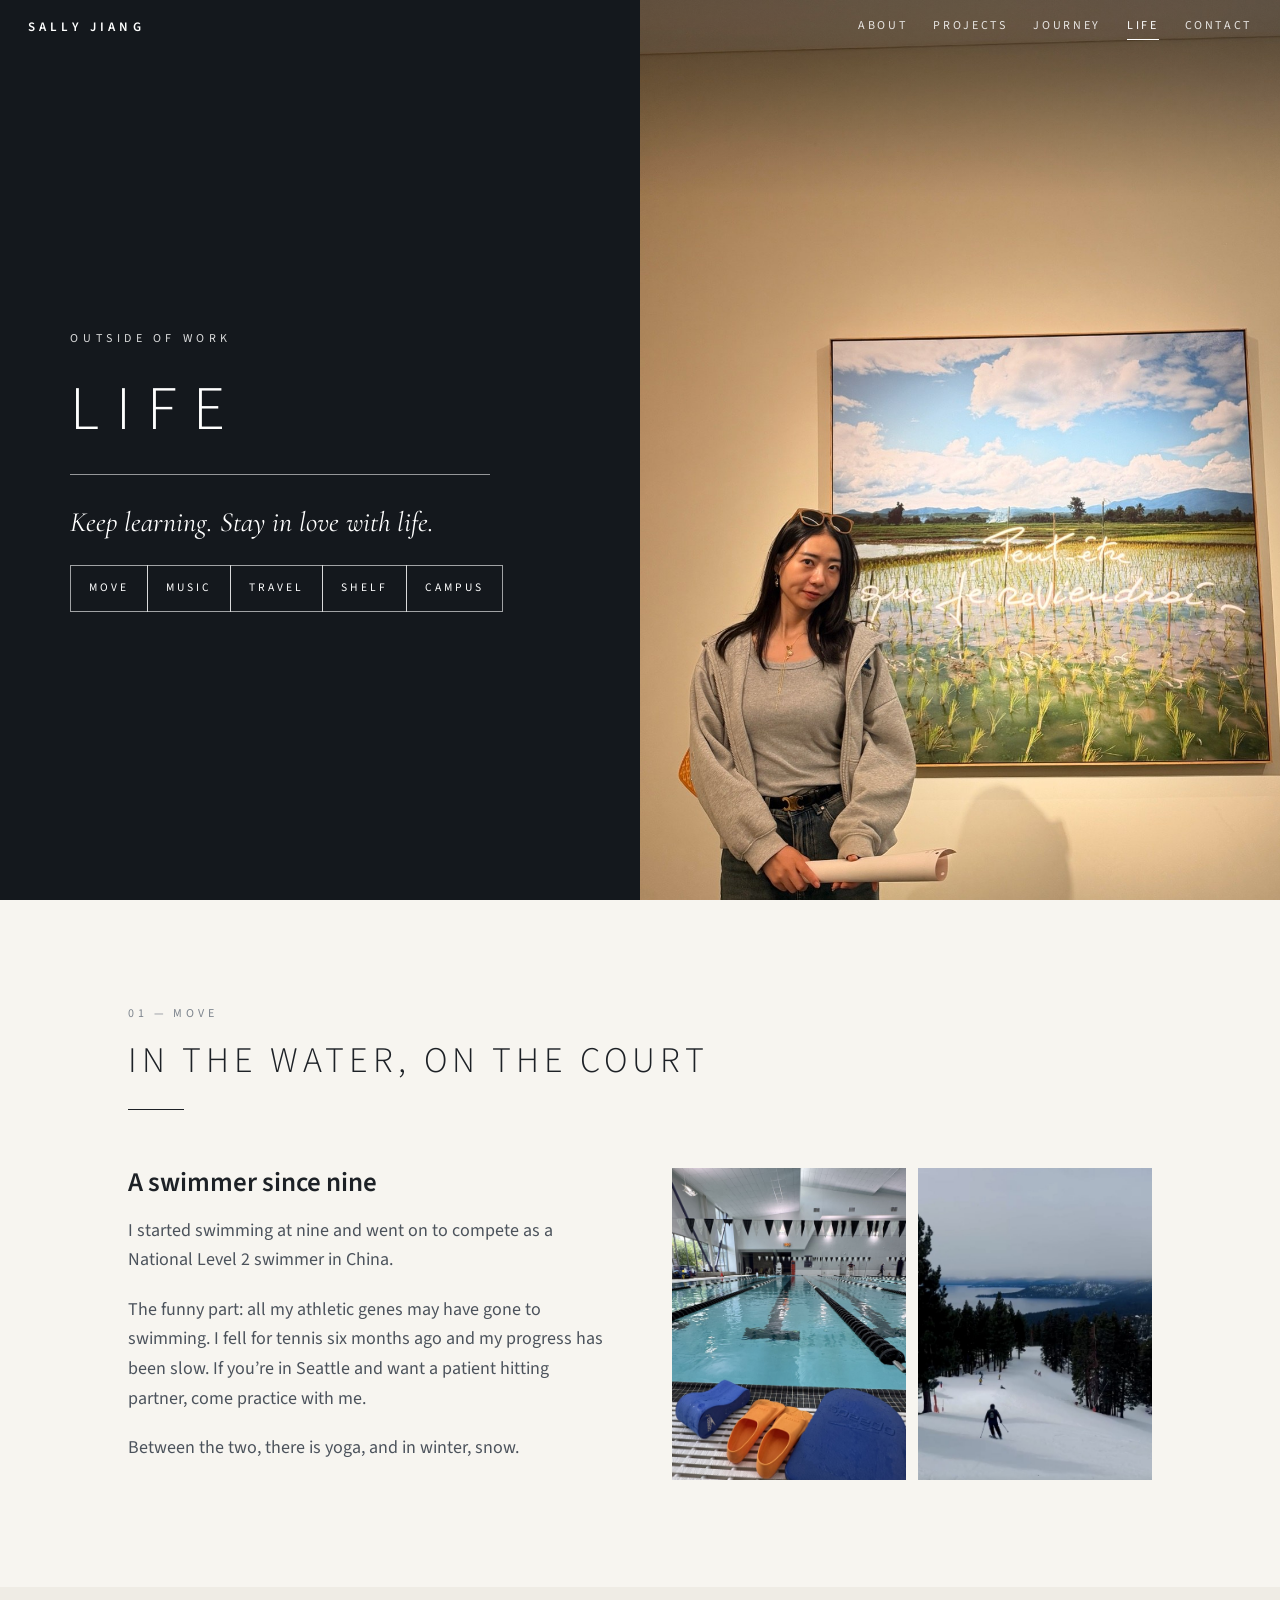
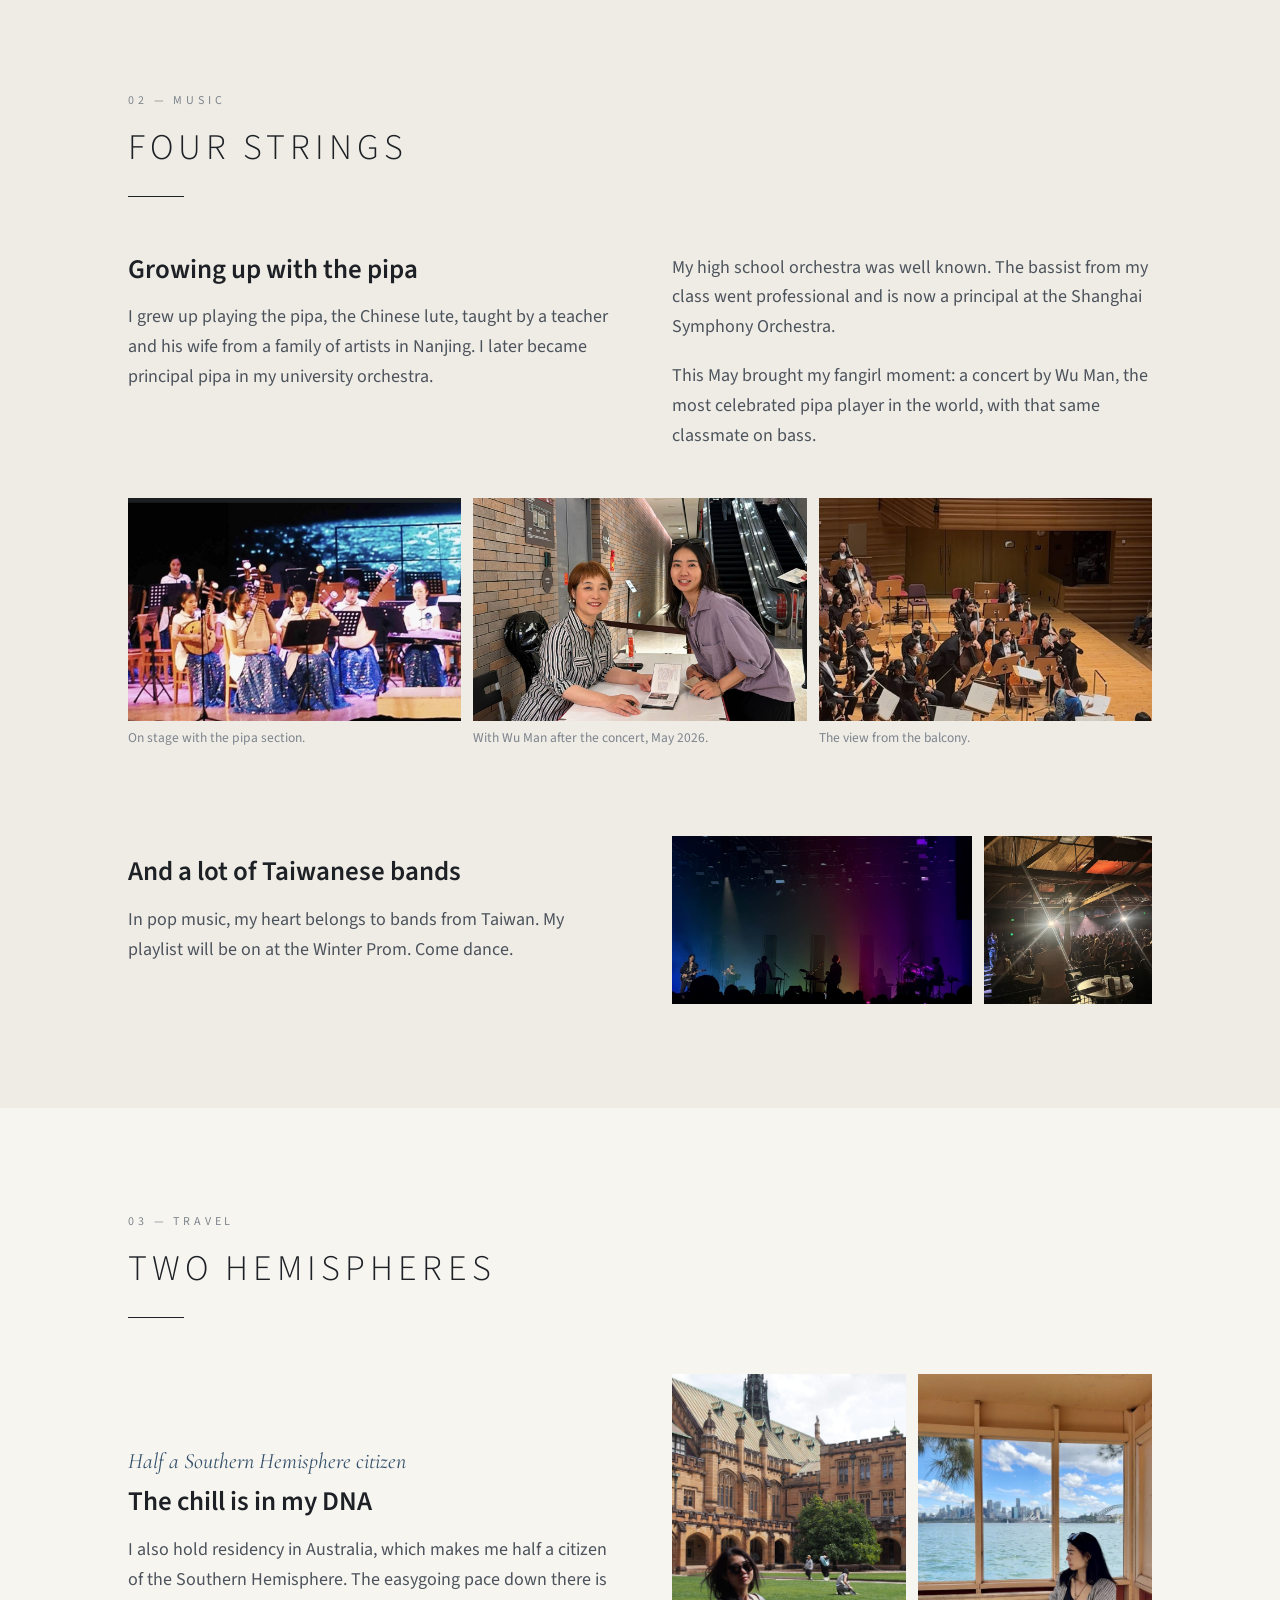
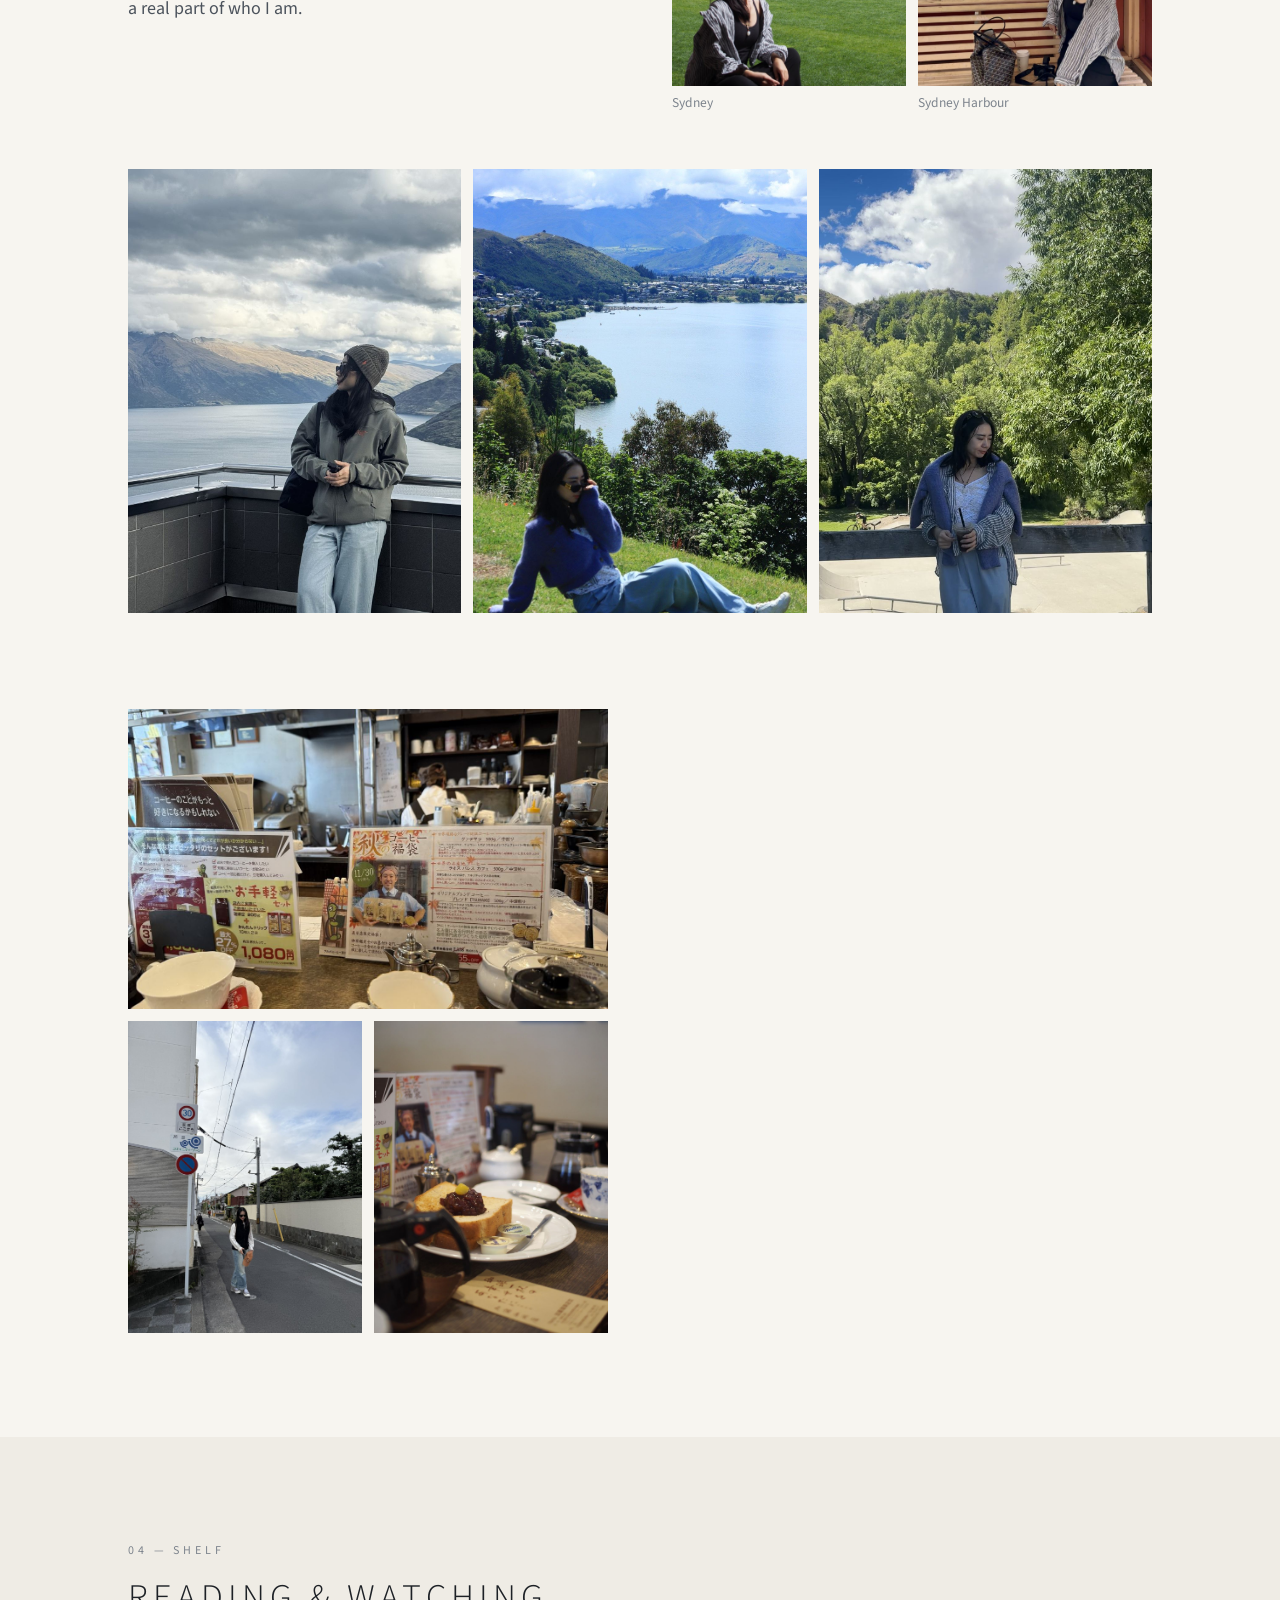
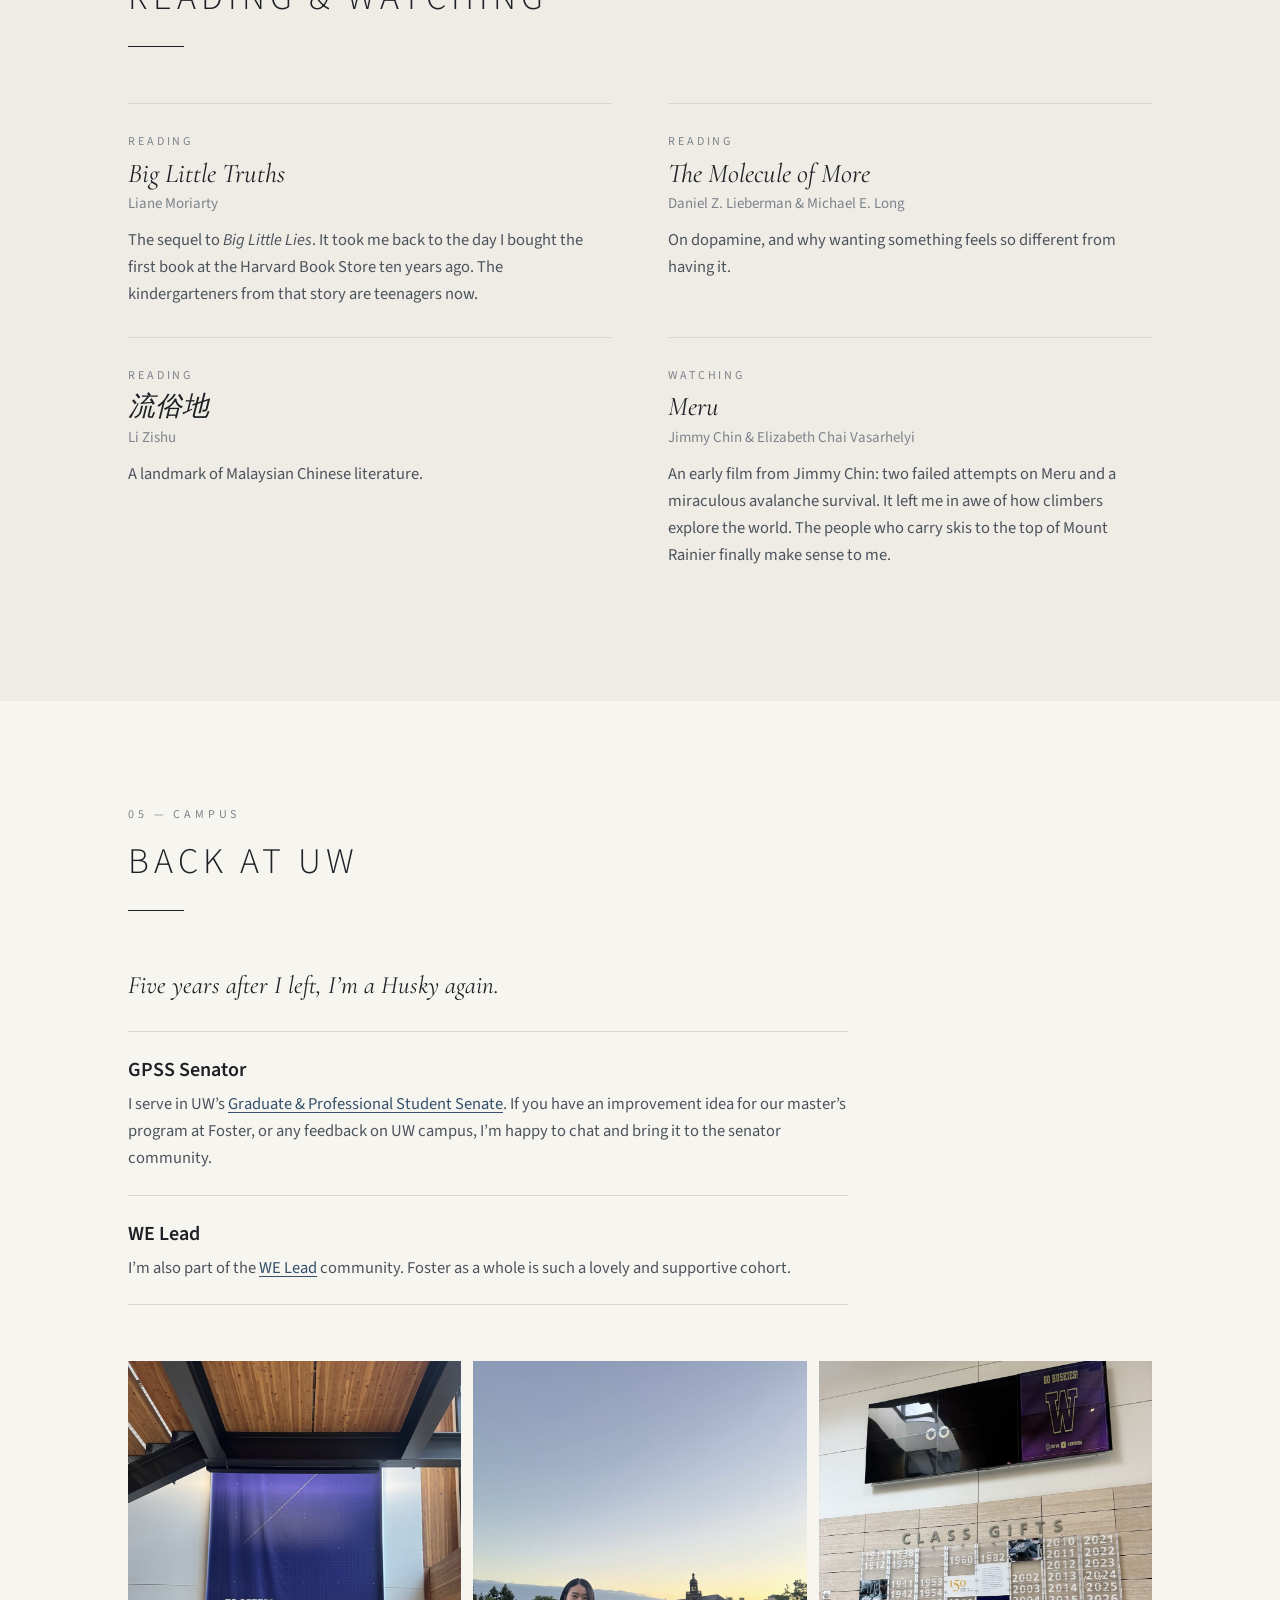
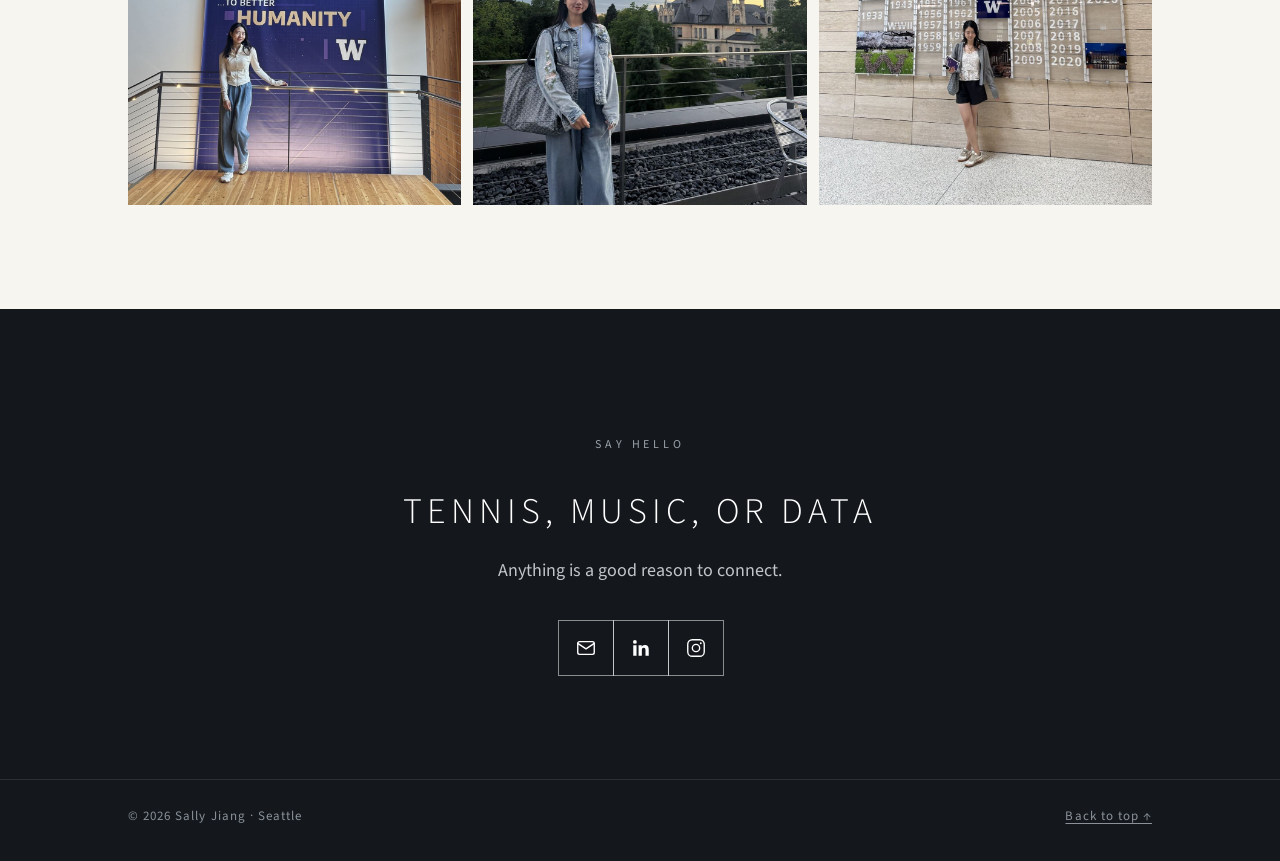
==== life.html @ a5930315 "Add files via upload" ====
<!doctype html>
<html lang="en">
<head>
<meta charset="utf-8">
<meta name="viewport" content="width=device-width, initial-scale=1">
<title>Life — Sally Jiang</title>
<meta name="description" content="Sally Jiang outside of work: swimming, tennis, pipa, travel, books, and campus life at UW.">
<link rel="icon" href="data:image/svg+xml,%3Csvg xmlns='http://www.w3.org/2000/svg' viewBox='0 0 64 64'%3E%3Crect width='64' height='64' fill='%2334506b'/%3E%3Ctext x='32' y='44' font-family='Georgia,serif' font-size='38' font-style='italic' fill='white' text-anchor='middle'%3ES%3C/text%3E%3C/svg%3E">
<link rel="preconnect" href="https://fonts.googleapis.com">
<link rel="preconnect" href="https://fonts.gstatic.com" crossorigin>
<link href="https://fonts.googleapis.com/css2?family=Cormorant+Garamond:ital,wght@0,500;1,400;1,500&family=Source+Sans+3:wght@300;400;600&display=swap" rel="stylesheet">
<link rel="stylesheet" href="style.css">
</head>
<body>

<header class="topbar" id="topbar">
  <a class="brand" href="index.html">Sally Jiang</a>
  <nav aria-label="Primary">
    <a class="opt" href="index.html#about">About</a>
    <a href="index.html#projects">Projects</a>
    <a class="opt" href="index.html#journey">Journey</a>
    <a href="life.html" aria-current="page">Life</a>
    <a class="opt" href="#contact">Contact</a>
  </nav>
</header>

<div class="hero split" id="top">
  <div class="hero-inner">
    <p class="kicker">Outside of work</p>
    <h1>Life</h1>
    <div class="rule"></div>
    <p class="tagline">Keep learning. Stay in love with life.</p>
    <nav class="boxnav" aria-label="Sections">
      <a href="#move">Move</a>
      <a href="#music">Music</a>
      <a href="#travel">Travel</a>
      <a href="#shelf">Shelf</a>
      <a href="#campus">Campus</a>
    </nav>
  </div>
  <div class="hero-photo"><img src="img/life-cover.jpg" alt="Sally standing beside a framed landscape painting at a gallery"></div>
</div>

<main>

<!-- ============ MOVE ============ -->
<section id="move">
  <div class="wrap">
    <div class="section-head reveal">
      <p class="eyebrow">01 — Move</p>
      <h2>In the water, on the court</h2>
    </div>
    <div class="story">
      <div class="text reveal">
        <h3>A swimmer since nine</h3>
        <p>I started swimming at nine and went on to compete as a National Level 2 swimmer in China.</p>
        <p>The funny part: all my athletic genes may have gone to swimming. I fell for tennis six months ago and my progress has been slow. If you’re in Seattle and want a patient hitting partner, come practice with me.</p>
        <p>Between the two, there is yoga, and in winter, snow.</p>
      </div>
      <div class="photos two reveal">
        <figure><img src="img/pool.jpg" alt="An indoor lap pool with fins and a kickboard on the deck" loading="lazy"></figure>
        <figure><img src="img/ski.jpg" alt="A skier heading down a slope with a lake in the distance" loading="lazy"></figure>
      </div>
    </div>
  </div>
</section>

<!-- ============ MUSIC ============ -->
<section id="music" class="tint">
  <div class="wrap">
    <div class="section-head reveal">
      <p class="eyebrow">02 — Music</p>
      <h2>Four strings</h2>
    </div>
    <div class="twocol reveal">
      <h3>Growing up with the pipa</h3>
      <p>I grew up playing the pipa, the Chinese lute, taught by a teacher and his wife from a family of artists in Nanjing. I later became principal pipa in my university orchestra.</p>
      <p>My high school orchestra was well known. The bassist from my class went professional and is now a principal at the Shanghai Symphony Orchestra.</p>
      <p>This May brought my fangirl moment: a concert by Wu Man, the most celebrated pipa player in the world, with that same classmate on bass.</p>
    </div>
    <div class="photos trio reveal">
      <figure><img src="img/ensemble.jpg" alt="A pipa ensemble performing on stage" loading="lazy"><figcaption>On stage with the pipa section.</figcaption></figure>
      <figure><img src="img/wuman.jpg" alt="Sally with Wu Man at a signing table after the concert" loading="lazy"><figcaption>With Wu Man after the concert, May 2026.</figcaption></figure>
      <figure><img src="img/orchestra.jpg" alt="An orchestra on stage, seen from the balcony" loading="lazy"><figcaption>The view from the balcony.</figcaption></figure>
    </div>
    <div class="story" style="margin-top:88px">
      <div class="text reveal">
        <h3>And a lot of Taiwanese bands</h3>
        <p>In pop music, my heart belongs to bands from Taiwan. My playlist will be on at the Winter Prom. Come dance.</p>
      </div>
      <div class="photos duo reveal">
        <figure><img src="img/concert.jpg" alt="A band on stage lit in blue and purple" loading="lazy"></figure>
        <figure><img src="img/livehouse.jpg" alt="A crowd at a live music venue under wooden beams" loading="lazy"></figure>
      </div>
    </div>
  </div>
</section>

<!-- ============ TRAVEL ============ -->
<section id="travel">
  <div class="wrap">
    <div class="section-head reveal">
      <p class="eyebrow">03 — Travel</p>
      <h2>Two hemispheres</h2>
    </div>

    <div class="story">
      <div class="text reveal">
        <p class="jp">Half a Southern Hemisphere citizen</p>
        <h3>The chill is in my DNA</h3>
        <p>I also hold residency in Australia, which makes me half a citizen of the Southern Hemisphere. The easygoing pace down there is a real part of who I am.</p>
      </div>
      <div class="photos two reveal">
        <figure><img src="img/sydney-quad.jpg" alt="Sally on the lawn of a sandstone university quadrangle in Sydney" loading="lazy"><figcaption>Sydney</figcaption></figure>
        <figure><img src="img/sydney-harbour.jpg" alt="Sally in a wooden shelter looking across Sydney Harbour" loading="lazy"><figcaption>Sydney Harbour</figcaption></figure>
      </div>
    </div>
    <div class="strip reveal">
      <img src="img/south-lake.jpg" alt="Sally at a lookout above a lake and mountains" loading="lazy">
      <img src="img/south-hill.jpg" alt="Sally on a grassy hill above a lake town" loading="lazy">
      <img src="img/south-green.jpg" alt="Sally by a river under tall trees" loading="lazy">
    </div>

    <div class="story flip" style="margin-top:96px">
      <div class="text reveal">
        <p class="jp">Quiet, restrained, exact</p>
        <h3>A long love for Japan</h3>
        <p>I have loved the restraint of Japanese aesthetics since I was a child: nothing extra, everything considered.</p>
        <p>I once passed the JLPT N3. These days my Japanese has faded to exactly what I need to order dinner.</p>
      </div>
      <div class="photos two reveal">
        <figure class="wide"><img src="img/kissaten.jpg" alt="Coffee cups on the counter of an old Japanese coffee house" loading="lazy"></figure>
        <figure><img src="img/japan-street.jpg" alt="Sally walking down a quiet Japanese street" loading="lazy"></figure>
        <figure><img src="img/toast.jpg" alt="Thick toast with red bean paste and coffee" loading="lazy"></figure>
      </div>
    </div>
  </div>
</section>

<!-- ============ SHELF ============ -->
<section id="shelf" class="tint">
  <div class="wrap">
    <div class="section-head reveal">
      <p class="eyebrow">04 — Shelf</p>
      <h2>Reading &amp; watching</h2>
    </div>
    <div class="shelf reveal">
      <article>
        <p class="kind">Reading</p>
        <h3><a href="https://www.goodreads.com/book/show/249186882">Big Little Truths</a></h3>
        <p class="by">Liane Moriarty</p>
        <p>The sequel to <em>Big Little Lies</em>. It took me back to the day I bought the first book at the Harvard Book Store ten years ago. The kindergarteners from that story are teenagers now.</p>
      </article>
      <article>
        <p class="kind">Reading</p>
        <h3><a href="https://www.goodreads.com/book/show/38728977">The Molecule of More</a></h3>
        <p class="by">Daniel Z. Lieberman &amp; Michael E. Long</p>
        <p>On dopamine, and why wanting something feels so different from having it.</p>
      </article>
      <article>
        <p class="kind">Reading</p>
        <h3><a href="https://www.goodreads.com/book/show/56430511">流俗地</a></h3>
        <p class="by">Li Zishu</p>
        <p>A landmark of Malaysian Chinese literature.</p>
      </article>
      <article>
        <p class="kind">Watching</p>
        <h3>Meru</h3>
        <p class="by">Jimmy Chin &amp; Elizabeth Chai Vasarhelyi</p>
        <p>An early film from Jimmy Chin: two failed attempts on Meru and a miraculous avalanche survival. It left me in awe of how climbers explore the world. The people who carry skis to the top of Mount Rainier finally make sense to me.</p>
      </article>
    </div>
  </div>
</section>

<!-- ============ CAMPUS ============ -->
<section id="campus">
  <div class="wrap">
    <div class="section-head reveal">
      <p class="eyebrow">05 — Campus</p>
      <h2>Back at UW</h2>
    </div>
    <div class="campus-text reveal">
      <p class="lede">Five years after I left, I’m a Husky again.</p>
      <ul>
        <li>
          <h4>GPSS Senator</h4>
          <p>I serve in UW’s <a href="https://www.gpss.uw.edu/">Graduate &amp; Professional Student Senate</a>. If you have an improvement idea for our master’s program at Foster, or any feedback on UW campus, I’m happy to chat and bring it to the senator community.</p>
        </li>
        <li>
          <h4>WE Lead</h4>
          <p>I’m also part of the <a href="https://foster.uw.edu/centers/buerk-ctr-entrepreneurship/womens-entrepreneurial-leadership-program/">WE Lead</a> community. Foster as a whole is such a lovely and supportive cohort.</p>
        </li>
      </ul>
    </div>
    <div class="strip reveal">
      <img src="img/humanity.jpg" alt="Sally under a purple UW banner reading To Better Humanity" loading="lazy">
      <img src="img/uw-sunset.jpg" alt="Sally on a UW terrace at sunset" loading="lazy">
      <img src="img/uw-classgifts.jpg" alt="Sally by the Class Gifts wall at UW" loading="lazy">
    </div>
  </div>
</section>

</main>

<section id="contact" class="contact">
  <div class="wrap">
    <p class="eyebrow">Say hello</p>
    <h2>Tennis, music, or data</h2>
    <p>Anything is a good reason to connect.</p>
    <div class="links icons">
      <a href="mailto:sjiang39@uw.edu" aria-label="Email"><svg viewBox="0 0 24 24" width="22" height="22" fill="none" stroke="currentColor" stroke-width="1.5" stroke-linecap="round" stroke-linejoin="round" aria-hidden="true"><rect x="3" y="5" width="18" height="14" rx="2"/><path d="M3 7l9 6 9-6"/></svg></a>
      <a href="https://www.linkedin.com/in/shan-jiang-uw4593/" aria-label="LinkedIn"><svg viewBox="0 0 24 24" width="22" height="22" fill="currentColor" aria-hidden="true"><path d="M20.45 20.45h-3.55v-5.57c0-1.33-.03-3.04-1.85-3.04-1.85 0-2.14 1.45-2.14 2.94v5.67H9.36V9h3.41v1.56h.05c.47-.9 1.63-1.85 3.36-1.85 3.6 0 4.27 2.37 4.27 5.46v6.28zM5.34 7.43a2.06 2.06 0 1 1 0-4.12 2.06 2.06 0 0 1 0 4.12zM7.12 20.45H3.55V9h3.57v11.45z"/></svg></a>
      <a href="https://www.instagram.com/kosakura615/" aria-label="Instagram"><svg viewBox="0 0 24 24" width="22" height="22" fill="none" stroke="currentColor" stroke-width="1.5" stroke-linecap="round" stroke-linejoin="round" aria-hidden="true"><rect x="3" y="3" width="18" height="18" rx="5"/><circle cx="12" cy="12" r="4"/><circle cx="17.2" cy="6.8" r="1" fill="currentColor" stroke="none"/></svg></a>
    </div>
  </div>
</section>
<footer>
  <div class="wrap"><span>© 2026 Sally Jiang · Seattle</span><a href="#top">Back to top ↑</a></div>
</footer>

<script>
(function () {
  var bar = document.getElementById('topbar');
  function onScroll() { bar.classList.toggle('solid', window.scrollY > window.innerHeight * 0.4); }
  window.addEventListener('scroll', onScroll, { passive: true }); onScroll();
  var els = document.querySelectorAll('.reveal');
  if (!('IntersectionObserver' in window)) { els.forEach(function (e) { e.classList.add('in'); }); return; }
  var io = new IntersectionObserver(function (entries) {
    entries.forEach(function (en) { if (en.isIntersecting) { en.target.classList.add('in'); io.unobserve(en.target); } });
  }, { threshold: 0.08 });
  els.forEach(function (e) { io.observe(e); });
})();
</script>
</body>
</html>
---- style.css ----
/* Sally Jiang — personal site */
:root {
  --paper: #f7f5f0;
  --paper-2: #efece5;
  --ink: #1d2126;
  --ink-2: #4c535c;
  --ink-3: #7d848d;
  --line: #d9d5cb;
  --accent: #34506b;      /* indigo, the Japanese "ai" blue */
  --accent-soft: #e3e8ee;
  --night: #14181d;
  --sans: "Source Sans 3", "Source Sans Pro", -apple-system, BlinkMacSystemFont, "Segoe UI", Helvetica, Arial, sans-serif;
  --serif: "Cormorant Garamond", "Iowan Old Style", Georgia, serif;
  --wrap: 1080px;
}

* { box-sizing: border-box; }
html { scroll-behavior: smooth; -webkit-text-size-adjust: 100%; }
body {
  margin: 0;
  background: var(--paper);
  color: var(--ink);
  font-family: var(--sans);
  font-size: 18px;
  line-height: 1.65;
  font-weight: 400;
  -webkit-font-smoothing: antialiased;
}
img { display: block; max-width: 100%; height: auto; }
a { color: var(--accent); text-decoration-thickness: 1px; text-underline-offset: 3px; }
a:hover { color: var(--ink); }
p { margin: 0 0 1.1em; }
h1, h2, h3 { margin: 0; font-weight: 400; }

.wrap { max-width: var(--wrap); margin: 0 auto; padding: 0 28px; }

/* ---------- Top bar ---------- */
.topbar {
  position: fixed; inset: 0 0 auto 0; z-index: 20;
  display: flex; align-items: center; justify-content: space-between;
  padding: 16px 28px;
  color: #fff;
  transition: background .3s, color .3s, box-shadow .3s, padding .3s;
}
.topbar .brand {
  font-size: 13px; letter-spacing: .32em; text-transform: uppercase;
  color: inherit; text-decoration: none; font-weight: 600;
}
.topbar nav { display: flex; gap: 26px; }
.topbar nav a {
  font-size: 12px; letter-spacing: .22em; text-transform: uppercase;
  color: inherit; text-decoration: none; opacity: .85;
}
.topbar nav a:hover, .topbar nav a[aria-current] { opacity: 1; border-bottom: 1px solid currentColor; padding-bottom: 3px; }
.topbar.solid {
  background: rgba(247, 245, 240, .94);
  backdrop-filter: blur(8px);
  color: var(--ink);
  box-shadow: 0 1px 0 var(--line);
  padding: 12px 28px;
}

/* ---------- Hero ---------- */
.hero {
  position: relative; min-height: 100vh; min-height: 100svh;
  display: grid; place-items: center;
  color: #fff; text-align: center;
  background: var(--night) center 30% / cover no-repeat;
  padding: 110px 24px 80px;
}
.hero::before {
  content: ""; position: absolute; inset: 0;
  background: linear-gradient(180deg, rgba(14,18,22,.62) 0%, rgba(14,18,22,.50) 55%, rgba(14,18,22,.30) 100%);
}
.hero > * { position: relative; }
.hero-inner { max-width: 780px; }
.hero .kicker {
  font-size: 12px; letter-spacing: .38em; text-transform: uppercase; opacity: .85; margin: 0 0 26px;
}
.hero h1 {
  font-size: clamp(34px, 6.2vw, 62px);
  letter-spacing: .26em; text-transform: uppercase; font-weight: 300;
  padding-left: .26em; /* optical centring for tracked caps */
  line-height: 1.15;
}
.hero .rule { width: 100%; max-width: 560px; height: 1px; background: rgba(255,255,255,.55); margin: 28px auto; }
.hero .tagline {
  font-family: var(--serif); font-style: italic;
  font-size: clamp(21px, 2.6vw, 28px); line-height: 1.4; margin: 0 0 22px;
}
.hero .links { display: flex; flex-wrap: wrap; justify-content: center; gap: 8px 28px; margin-bottom: 44px; }
.hero .links a {
  color: #fff; font-size: 12px; letter-spacing: .26em; text-transform: uppercase; text-decoration: none;
  border-bottom: 1px solid rgba(255,255,255,.45); padding-bottom: 3px;
}
.hero .links a:hover { border-color: #fff; }
.boxnav { display: flex; flex-wrap: wrap; justify-content: center; }
.boxnav a {
  color: #fff; text-decoration: none;
  font-size: 11.5px; letter-spacing: .26em; text-transform: uppercase;
  padding: 14px 22px; min-width: 132px;
  border: 1px solid rgba(255,255,255,.6); margin: 0 -1px -1px 0;
  transition: background .25s, color .25s;
}
.boxnav a:hover { background: #fff; color: var(--night); }
.hero.short { min-height: 68vh; background-position: center 8%; }

/* Home hero: centred first view, then the photo slides right on scroll */
.hero-scroll { position: relative; background: var(--night); }
.hero-stage {
  --p: 0; --iw: 155.5vh; --oy: 55.6%;   /* first view: a wide slice of the photo, forest down to the hair */
  position: relative; height: 100vh; height: 100svh; overflow: hidden; color: #fff; text-align: center;
}
.hero-stage .blur {
  position: absolute; inset: 0 -8%; background: center / 100% 100% no-repeat;
  filter: blur(26px) brightness(.72) saturate(.95); transform: scaleY(1.08); opacity: calc(1 - var(--p));
}
.hero-stage .shot {
  position: absolute; top: 0; height: 100%;
  left: calc(50% - var(--iw) / 2 + var(--p) * var(--iw) / 2);
  width: calc(var(--iw) + var(--p) * (50% - var(--iw)));
  -webkit-mask-image: linear-gradient(90deg, transparent 0, #000 calc((1 - var(--p)) * 12%), #000 calc(100% - (1 - var(--p)) * 22%), transparent 100%);
          mask-image: linear-gradient(90deg, transparent 0, #000 calc((1 - var(--p)) * 12%), #000 calc(100% - (1 - var(--p)) * 22%), transparent 100%);
}
.hero-stage .shot img { width: 100%; height: 100%; object-fit: cover; object-position: center calc(var(--oy) + var(--p) * (85% - var(--oy))); }
.hero-stage .shot::after {
  content: ""; position: absolute; inset: 0; opacity: calc(1 - var(--p) * .85);
  background: linear-gradient(180deg, rgba(14,18,22,.66) 0%, rgba(14,18,22,.5) 40%, rgba(14,18,22,0) 58%);
}
.hero-stage .hero-inner {
  position: absolute; top: 0; left: 0; width: calc(100% - var(--p) * 50%); max-width: none;
  padding: calc(9.5vh + var(--p) * 16vh) 24px 0;
}
.hero-stage .kicker { font-size: 12px; letter-spacing: .38em; text-transform: uppercase; opacity: .85; margin: 0 0 2.6vh; }
.hero-stage h1 {
  font-size: clamp(30px, 7vh, 62px); letter-spacing: .26em; padding-left: .26em; text-transform: uppercase;
  font-weight: 300; line-height: 1.15;
}
.hero-stage .rule { width: 100%; max-width: 520px; height: 1px; background: rgba(255,255,255,.55); margin: 2.8vh auto; }
.hero-stage .tagline { font-family: var(--serif); font-style: italic; font-size: clamp(19px, 3.1vh, 28px); line-height: 1.4; margin: 0 0 2vh; }
.hero-stage .links { display: flex; flex-wrap: wrap; justify-content: center; gap: 8px 28px; margin-bottom: 3.4vh; }
.hero-stage .links a {
  color: #fff; font-size: 12px; letter-spacing: .26em; text-transform: uppercase; text-decoration: none;
  border-bottom: 1px solid rgba(255,255,255,.45); padding-bottom: 3px;
}
.hero-stage .boxnav a { padding: 1.5vh 20px; min-width: 120px; }
.hero-stage .cue {
  position: absolute; left: 0; right: 0; bottom: 22px; font-size: 11px; letter-spacing: .3em; text-transform: uppercase;
  opacity: calc(.75 - var(--p) * 3); pointer-events: none;
}
@media (min-width: 900px) and (prefers-reduced-motion: no-preference) {
  .hero-scroll { height: 195vh; }
  .hero-stage { position: sticky; top: 0; }
}
@media (max-width: 899px) {
  .hero-stage { --iw: 71.5vh; --oy: 85%; }
  .hero-stage .cue { display: none; }
  .hero-stage h1 { letter-spacing: .18em; padding-left: .18em; font-size: min(8.4vw, 7vh); }
  .hero-stage .hero-inner { padding-top: 9.5vh; }
  .hero-stage .rule { margin: 2.2vh auto; }
  .hero-stage .boxnav a { min-width: 0; flex: 1 1 40%; }
}

/* Split hero: text panel + full-height portrait photo */
.hero.split {
  display: grid; grid-template-columns: minmax(0, 1fr) minmax(0, 1fr); place-items: stretch;
  padding: 0; text-align: left; background: var(--night);
}
.hero.split::before { display: none; }
.hero.split .hero-inner { align-self: center; padding: 120px 9% 80px 11%; max-width: none; }
.hero.split h1 { padding-left: 0; }
.hero.split .rule { margin: 28px 0; max-width: 420px; }
.hero.split .links, .hero.split .boxnav { justify-content: flex-start; }
.hero.split .boxnav a { min-width: 0; padding: 13px 18px; text-align: center; }
.hero-photo { position: relative; min-height: 100vh; min-height: 100svh; }
.hero-photo img { position: absolute; inset: 0; width: 100%; height: 100%; object-fit: cover; object-position: center 70%; }
.hero-photo::after { content: ""; position: absolute; inset: 0; background: linear-gradient(180deg, rgba(14,18,22,.35) 0%, rgba(14,18,22,0) 22%); }
@media (max-width: 900px) {
  .hero.split { grid-template-columns: 1fr; }
  .hero-photo { order: -1; min-height: 58vh; min-height: 58svh; }
  .hero.split .hero-inner { padding: 44px 24px 56px; }
  .hero.split { min-height: 0; }
}

/* ---------- Sections ---------- */
section { padding: 104px 0; }
section.tint { background: var(--paper-2); }
.eyebrow {
  font-size: 12px; letter-spacing: .32em; text-transform: uppercase; color: var(--ink-3); margin: 0 0 14px;
}
h2 {
  font-size: clamp(26px, 3.4vw, 36px); letter-spacing: .14em; text-transform: uppercase; font-weight: 300;
  line-height: 1.25;
}
.section-head { margin-bottom: 56px; }
.section-head::after { content: ""; display: block; width: 56px; height: 1px; background: var(--ink); margin-top: 26px; }
.lede { font-family: var(--serif); font-style: italic; font-size: 25px; line-height: 1.45; color: var(--ink); }

/* ---------- About ---------- */
.about { display: grid; grid-template-columns: 340px 1fr; gap: 64px; align-items: start; }
.about .portrait { position: relative; }
.about .portrait img { width: 100%; aspect-ratio: 4 / 5; object-fit: cover; object-position: center 20%; }
.about .portrait::after {
  content: ""; position: absolute; inset: 16px -16px -16px 16px; border: 1px solid var(--accent); z-index: -1;
}
.about .portrait { z-index: 0; }
.about .role { font-size: 13px; letter-spacing: .2em; text-transform: uppercase; color: var(--accent); font-weight: 600; margin-bottom: 18px; }
.about .body p { color: var(--ink-2); }
.about .body p.lede { color: var(--ink); margin-bottom: .9em; }
.tags { display: flex; flex-wrap: wrap; gap: 8px; margin-top: 26px; padding: 0; list-style: none; }
.tags li {
  font-size: 13px; letter-spacing: .04em; padding: 5px 13px; border: 1px solid var(--line); border-radius: 999px;
  background: #fff; color: var(--ink-2);
}

/* ---------- Projects ---------- */
.project {
  display: grid; grid-template-columns: 76px 1fr 250px; gap: 34px;
  padding: 44px 0; border-top: 1px solid var(--line);
}
.project:last-of-type { border-bottom: 1px solid var(--line); }
.project .num { font-family: var(--serif); font-size: 44px; line-height: 1; color: var(--accent); }
.project .area { font-size: 12px; letter-spacing: .22em; text-transform: uppercase; color: var(--ink-3); margin: 0 0 8px; }
.project h3 { font-size: 25px; line-height: 1.3; font-weight: 600; margin-bottom: 14px; }
.project p { color: var(--ink-2); margin-bottom: .8em; }
.project p b { color: var(--ink); font-weight: 600; }
.project .how { margin: 0; padding: 0; list-style: none; }
.project .how li { color: var(--ink-2); padding-left: 20px; position: relative; margin-bottom: .45em; }
.project .how li::before { content: ""; position: absolute; left: 0; top: .78em; width: 10px; height: 1px; background: var(--accent); }
.project .meth { font-size: 14px; color: var(--ink-3); margin: 14px 0 0; letter-spacing: .02em; }
.project aside { border-left: 1px solid var(--line); padding-left: 28px; align-self: start; }
.stat { margin-bottom: 22px; }
.stat:last-child { margin-bottom: 0; }
.stat b { display: block; font-family: var(--serif); font-size: 42px; font-weight: 500; line-height: 1.05; color: var(--ink); }
.stat span { display: block; font-size: 14px; line-height: 1.4; color: var(--ink-3); margin-top: 6px; }
.note { font-size: 14px; color: var(--ink-3); margin-top: 28px; }

/* ---------- Journey ---------- */
.journey { display: grid; grid-template-columns: 1fr 1fr; gap: 72px; }
.journey h3.col { font-size: 13px; letter-spacing: .26em; text-transform: uppercase; color: var(--accent); font-weight: 600; margin-bottom: 26px; }
.timeline { list-style: none; margin: 0; padding: 0 0 0 26px; border-left: 1px solid var(--line); }
.timeline li { position: relative; padding-bottom: 34px; }
.timeline li:last-child { padding-bottom: 0; }
.timeline li::before {
  content: ""; position: absolute; left: -31px; top: 9px; width: 9px; height: 9px; border-radius: 50%;
  background: var(--paper-2); border: 1px solid var(--accent);
}
.timeline li.now::before { background: var(--accent); }
.timeline time { font-size: 13px; letter-spacing: .12em; text-transform: uppercase; color: var(--ink-3); }
.timeline h4 { margin: 3px 0 2px; font-size: 20px; font-weight: 600; line-height: 1.3; }
.timeline .sub { font-size: 16px; color: var(--accent); margin: 0 0 6px; }
.timeline p { font-size: 16.5px; color: var(--ink-2); margin: 0; }
.skills { margin-top: 64px; display: grid; grid-template-columns: repeat(3, 1fr); gap: 34px; padding-top: 44px; border-top: 1px solid var(--line); }
.skills h4 { margin: 0 0 8px; font-size: 13px; letter-spacing: .22em; text-transform: uppercase; color: var(--ink); }
.skills p { font-size: 16px; color: var(--ink-2); margin: 0; }

/* ---------- Life teaser ---------- */
.teaser { display: grid; grid-template-columns: repeat(4, 1fr); gap: 12px; margin-bottom: 40px; }
.teaser img { width: 100%; aspect-ratio: 3 / 4; object-fit: cover; filter: saturate(.92); transition: filter .3s, transform .5s; }
.teaser a { overflow: hidden; display: block; }
.teaser a:hover img { filter: none; transform: scale(1.03); }
.btn {
  display: inline-block; text-decoration: none; color: var(--ink);
  font-size: 12px; letter-spacing: .26em; text-transform: uppercase;
  padding: 15px 28px; border: 1px solid var(--ink); transition: background .25s, color .25s;
}
.btn:hover { background: var(--ink); color: var(--paper); }

/* ---------- Contact / footer ---------- */
.contact { background: var(--night); color: #e9e6df; text-align: center; }
.contact h2 { color: #fff; }
.contact .eyebrow { color: #9aa1a9; }
.contact p { max-width: 600px; margin: 22px auto 34px; color: #c2c6cb; }
.contact .links { display: flex; flex-wrap: wrap; justify-content: center; }
.contact .links a {
  color: #fff; text-decoration: none; font-size: 12px; letter-spacing: .26em; text-transform: uppercase;
  padding: 14px 26px; border: 1px solid rgba(255,255,255,.5); margin: 0 -1px -1px 0; transition: background .25s, color .25s;
}
.contact .links a:hover { background: #fff; color: var(--night); }
.contact .links.icons a { flex: 0 0 auto; width: 56px; height: 56px; padding: 0; display: inline-flex; align-items: center; justify-content: center; }
.contact .links.icons a svg { width: 22px; height: 22px; display: block; }
footer { background: var(--night); color: #8a9199; font-size: 13px; letter-spacing: .08em; padding: 26px 0 34px; border-top: 1px solid rgba(255,255,255,.1); }
footer .wrap { display: flex; justify-content: space-between; gap: 16px; flex-wrap: wrap; }
footer a { color: inherit; }

/* ---------- Life page ---------- */
.story { display: grid; grid-template-columns: 1fr 1fr; gap: 64px; align-items: center; }
.story.flip .text { order: 2; }
.story h3 { font-size: 27px; font-weight: 600; line-height: 1.25; margin-bottom: 16px; }
.story p { color: var(--ink-2); }
.story .jp { font-family: var(--serif); font-size: 22px; color: var(--accent); margin-bottom: 6px; font-style: italic; }
.photos { display: grid; gap: 12px; }
.photos.two { grid-template-columns: 1fr 1fr; }
.photos.three { grid-template-columns: 1fr 1fr 1fr; }
.photos figure { margin: 0; }
.photos img { width: 100%; height: auto; object-fit: cover; aspect-ratio: 3 / 4; }
.photos .wide { grid-column: 1 / -1; }
.photos .wide img { aspect-ratio: 16 / 10; }
.photos.trio { grid-template-columns: repeat(3, 1fr); margin-top: 48px; }
.photos.trio img { aspect-ratio: 3 / 2; }
.photos.duo { grid-template-columns: 1.78fr 1fr; }
.photos.duo img { aspect-ratio: 1 / 1; height: auto; }
.photos.duo figure:first-child img { aspect-ratio: 16 / 9; height: auto; }
.twocol { columns: 2; column-gap: 64px; max-width: none; }
.twocol p { break-inside: avoid; color: var(--ink-2); }
.twocol h3 { font-size: 27px; font-weight: 600; line-height: 1.25; margin-bottom: 16px; }
figcaption { font-size: 13.5px; color: var(--ink-3); margin-top: 8px; line-height: 1.4; }
.strip { display: grid; grid-template-columns: repeat(3, 1fr); gap: 12px; margin-top: 56px; }
.strip img { width: 100%; aspect-ratio: 3 / 4; object-fit: cover; }

.shelf { display: grid; grid-template-columns: repeat(2, 1fr); gap: 0 56px; }
.shelf article { padding: 28px 0; border-top: 1px solid var(--line); }
.shelf .kind { font-size: 12px; letter-spacing: .24em; text-transform: uppercase; color: var(--ink-3); margin: 0 0 6px; }
.shelf h3 { font-family: var(--serif); font-style: italic; font-size: 27px; line-height: 1.2; margin-bottom: 2px; }
.shelf h3 a { color: var(--ink); text-decoration: none; }
.shelf h3 a:hover { color: var(--accent); }
.shelf .by { font-size: 15px; color: var(--ink-3); margin: 0 0 10px; }
.shelf p { color: var(--ink-2); font-size: 16.5px; margin: 0; }

.campus { display: grid; grid-template-columns: 1fr 1fr; gap: 64px; align-items: start; }
.campus ul { list-style: none; padding: 0; margin: 0; }
.campus-text { max-width: 720px; }
.campus-text ul { list-style: none; padding: 0; margin: 0; }
.campus-text li { padding: 22px 0; border-top: 1px solid var(--line); }
.campus-text li:last-child { border-bottom: 1px solid var(--line); }
.campus-text h4 { margin: 0 0 4px; font-size: 20px; font-weight: 600; }
.campus-text li p { margin: 0; color: var(--ink-2); font-size: 16.5px; }
.campus li { padding: 22px 0; border-top: 1px solid var(--line); }
.campus li:last-child { border-bottom: 1px solid var(--line); }
.campus h4 { margin: 0 0 4px; font-size: 20px; font-weight: 600; }
.campus li p { margin: 0; color: var(--ink-2); font-size: 16.5px; }

/* ---------- Motion ---------- */
.reveal { opacity: 0; transform: translateY(18px); transition: opacity .8s ease, transform .8s ease; }
.reveal.in { opacity: 1; transform: none; }
@media (prefers-reduced-motion: reduce) {
  html { scroll-behavior: auto; }
  .reveal { opacity: 1; transform: none; transition: none; }
}

/* ---------- Responsive ---------- */
@media (max-width: 900px) {
  body { font-size: 17px; }
  section { padding: 72px 0; }
  .about { grid-template-columns: 1fr; gap: 44px; }
  .about .portrait { max-width: 300px; }
  .project { grid-template-columns: 1fr; gap: 14px; padding: 36px 0; }
  .project aside { border-left: 0; padding-left: 0; display: flex; flex-wrap: wrap; gap: 20px 36px; margin-top: 10px; }
  .stat { margin: 0; }
  .stat b { font-size: 34px; }
  .journey { grid-template-columns: 1fr; gap: 52px; }
  .skills { grid-template-columns: 1fr; gap: 24px; }
  .teaser { grid-template-columns: 1fr 1fr; }
  .story, .campus { grid-template-columns: 1fr; gap: 32px; }
  .story.flip .text { order: 0; }
  .twocol { columns: 1; }
  .photos.trio { grid-template-columns: 1fr; }
  .shelf { grid-template-columns: 1fr; }
}
@media (max-width: 640px) {
  .wrap { padding: 0 20px; }
  .topbar { padding: 14px 20px; }
  .topbar.solid { padding: 11px 20px; }
  .topbar nav { gap: 16px; }
  .topbar nav a.opt { display: none; }
  .topbar .brand { letter-spacing: .22em; }
  .hero h1 { letter-spacing: .18em; padding-left: .18em; }
  .boxnav a { min-width: 0; flex: 1 1 40%; padding: 13px 10px; }
  .contact .links a { flex: 1 1 100%; }
  .strip { grid-template-columns: 1fr 1fr; }
  .strip img:last-child { display: none; }
}
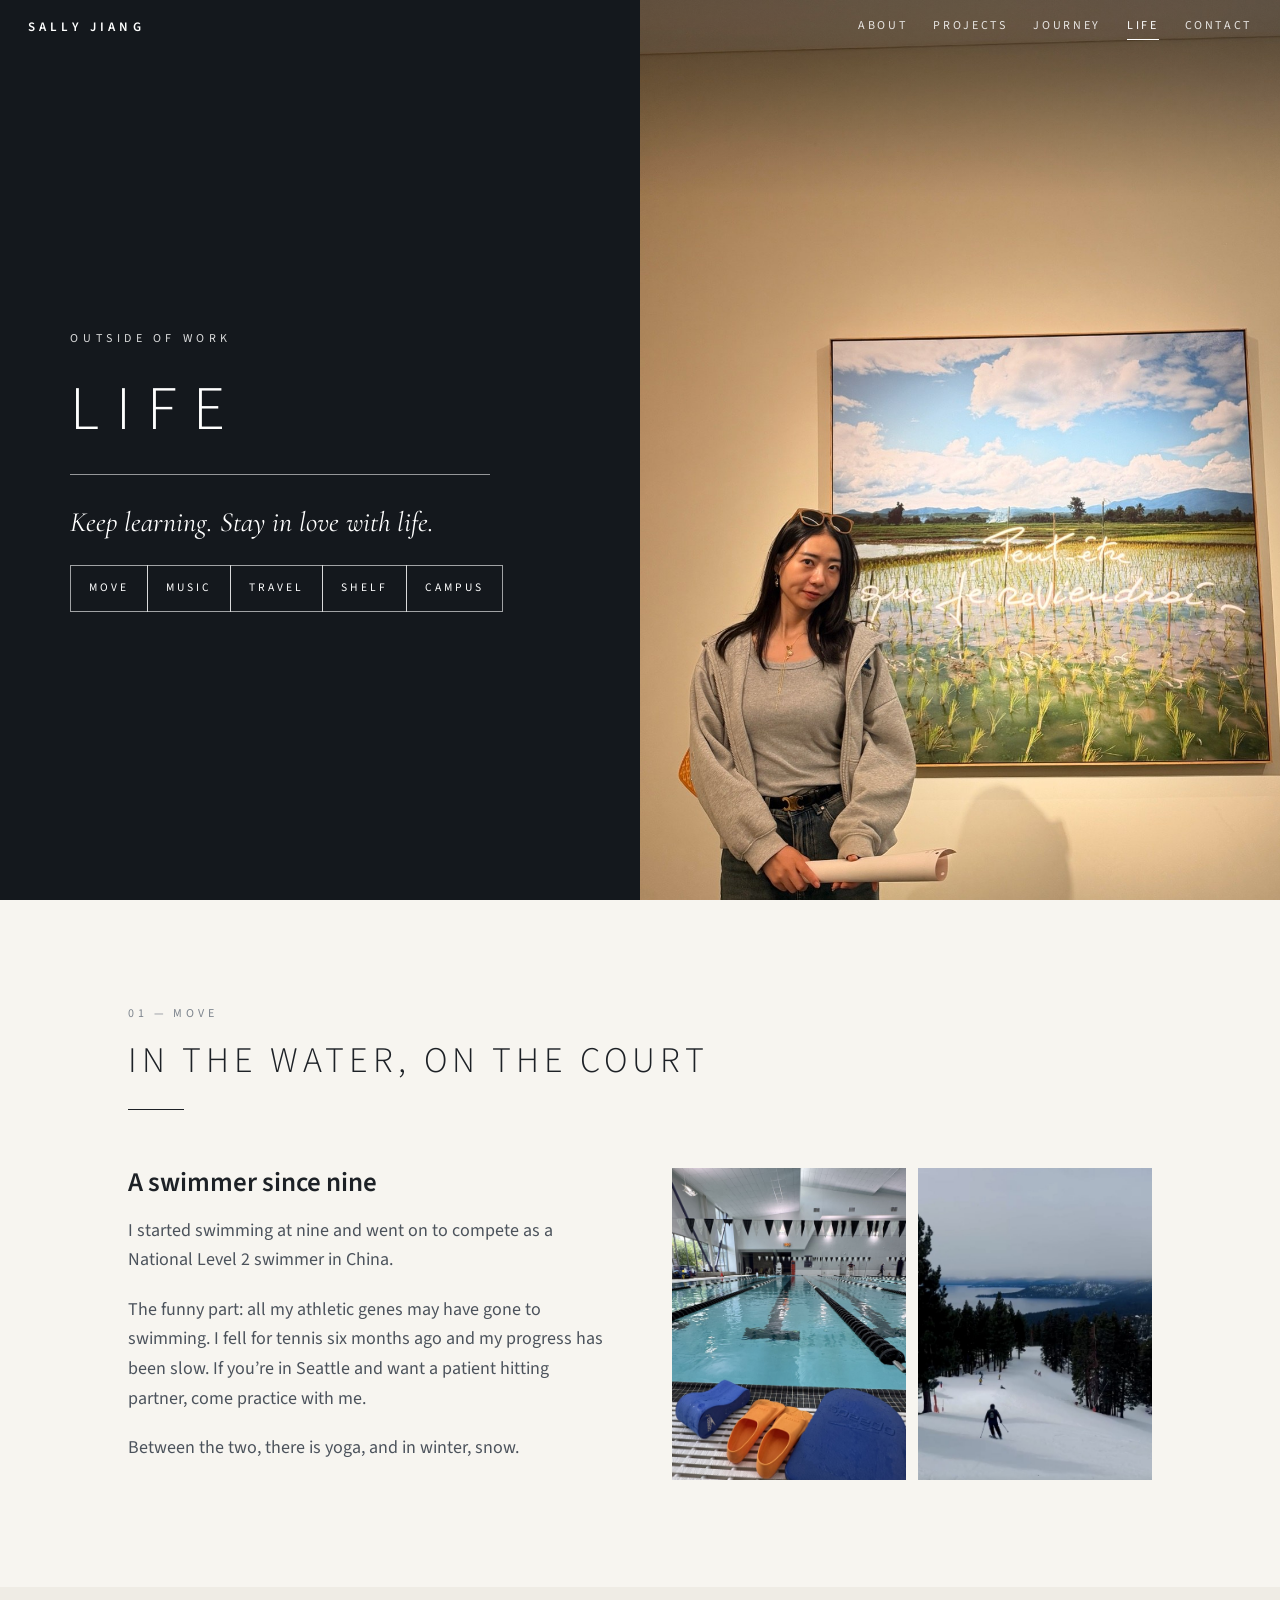
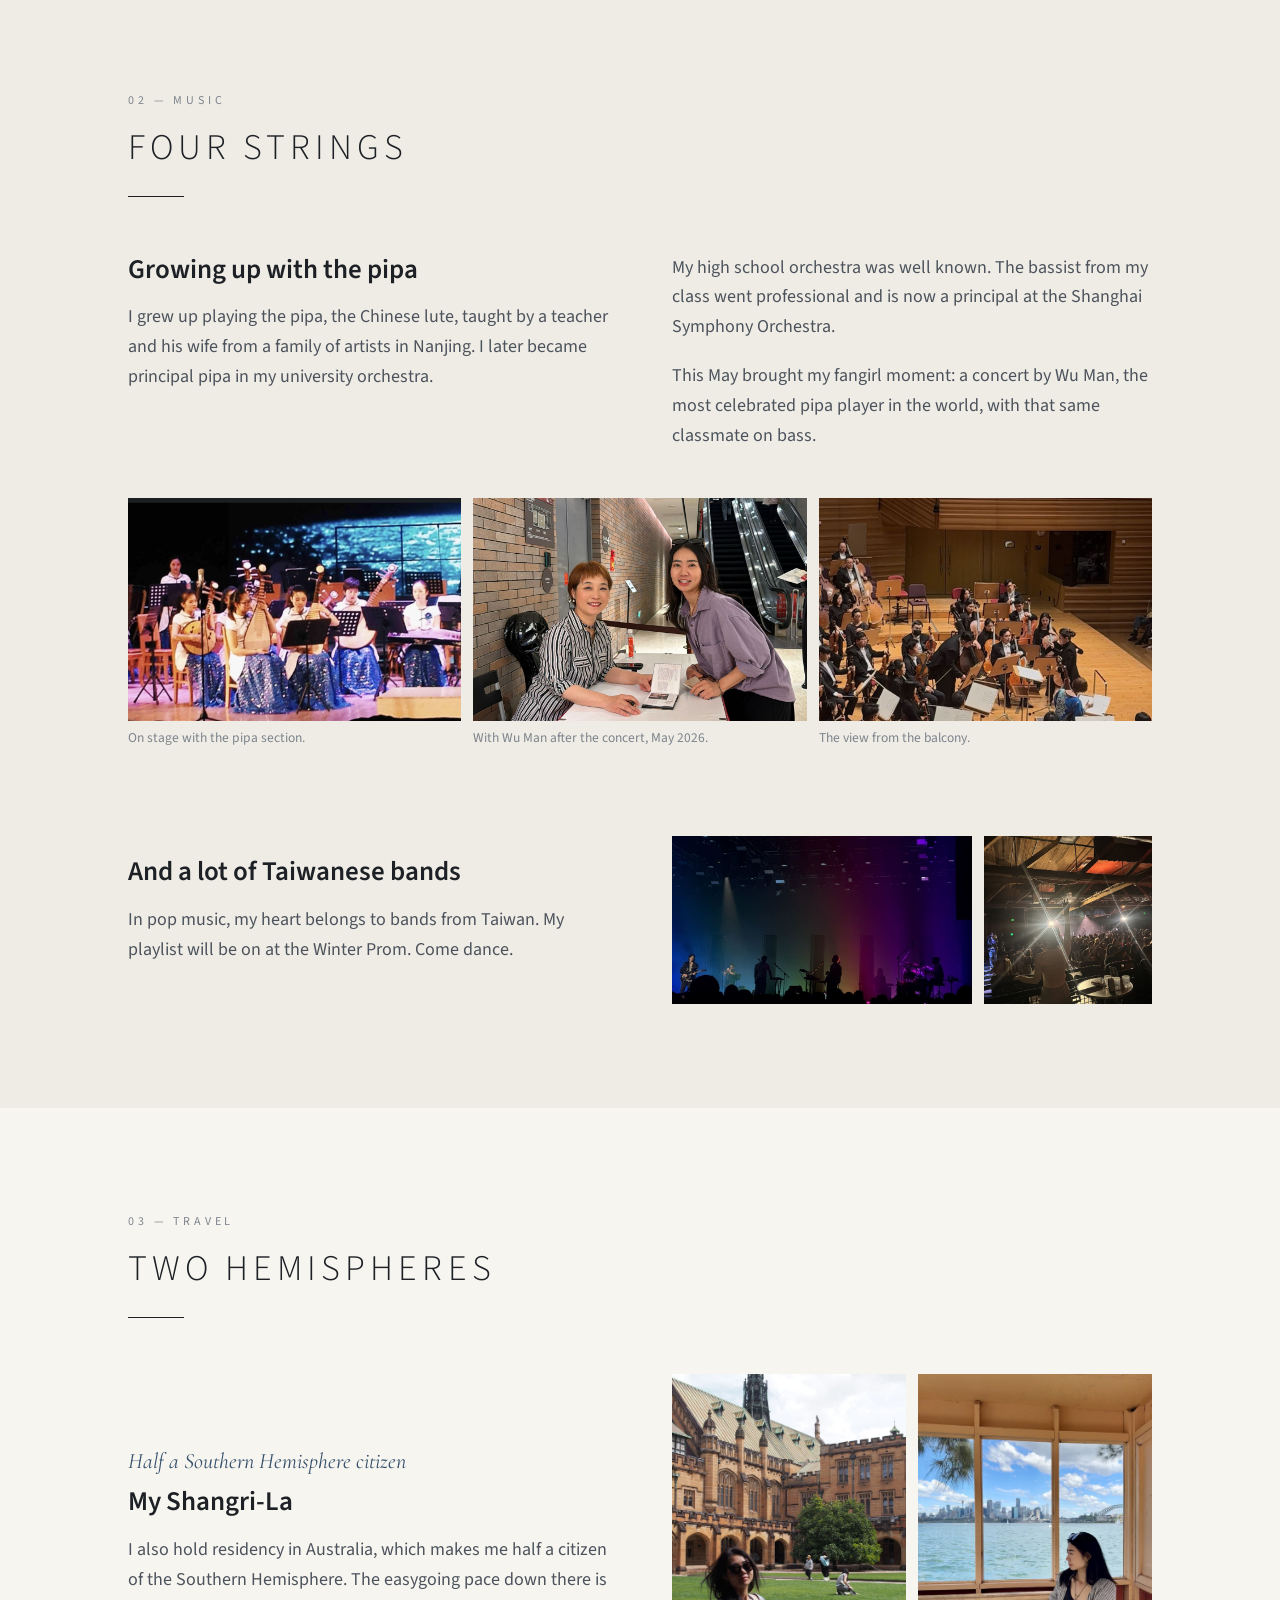
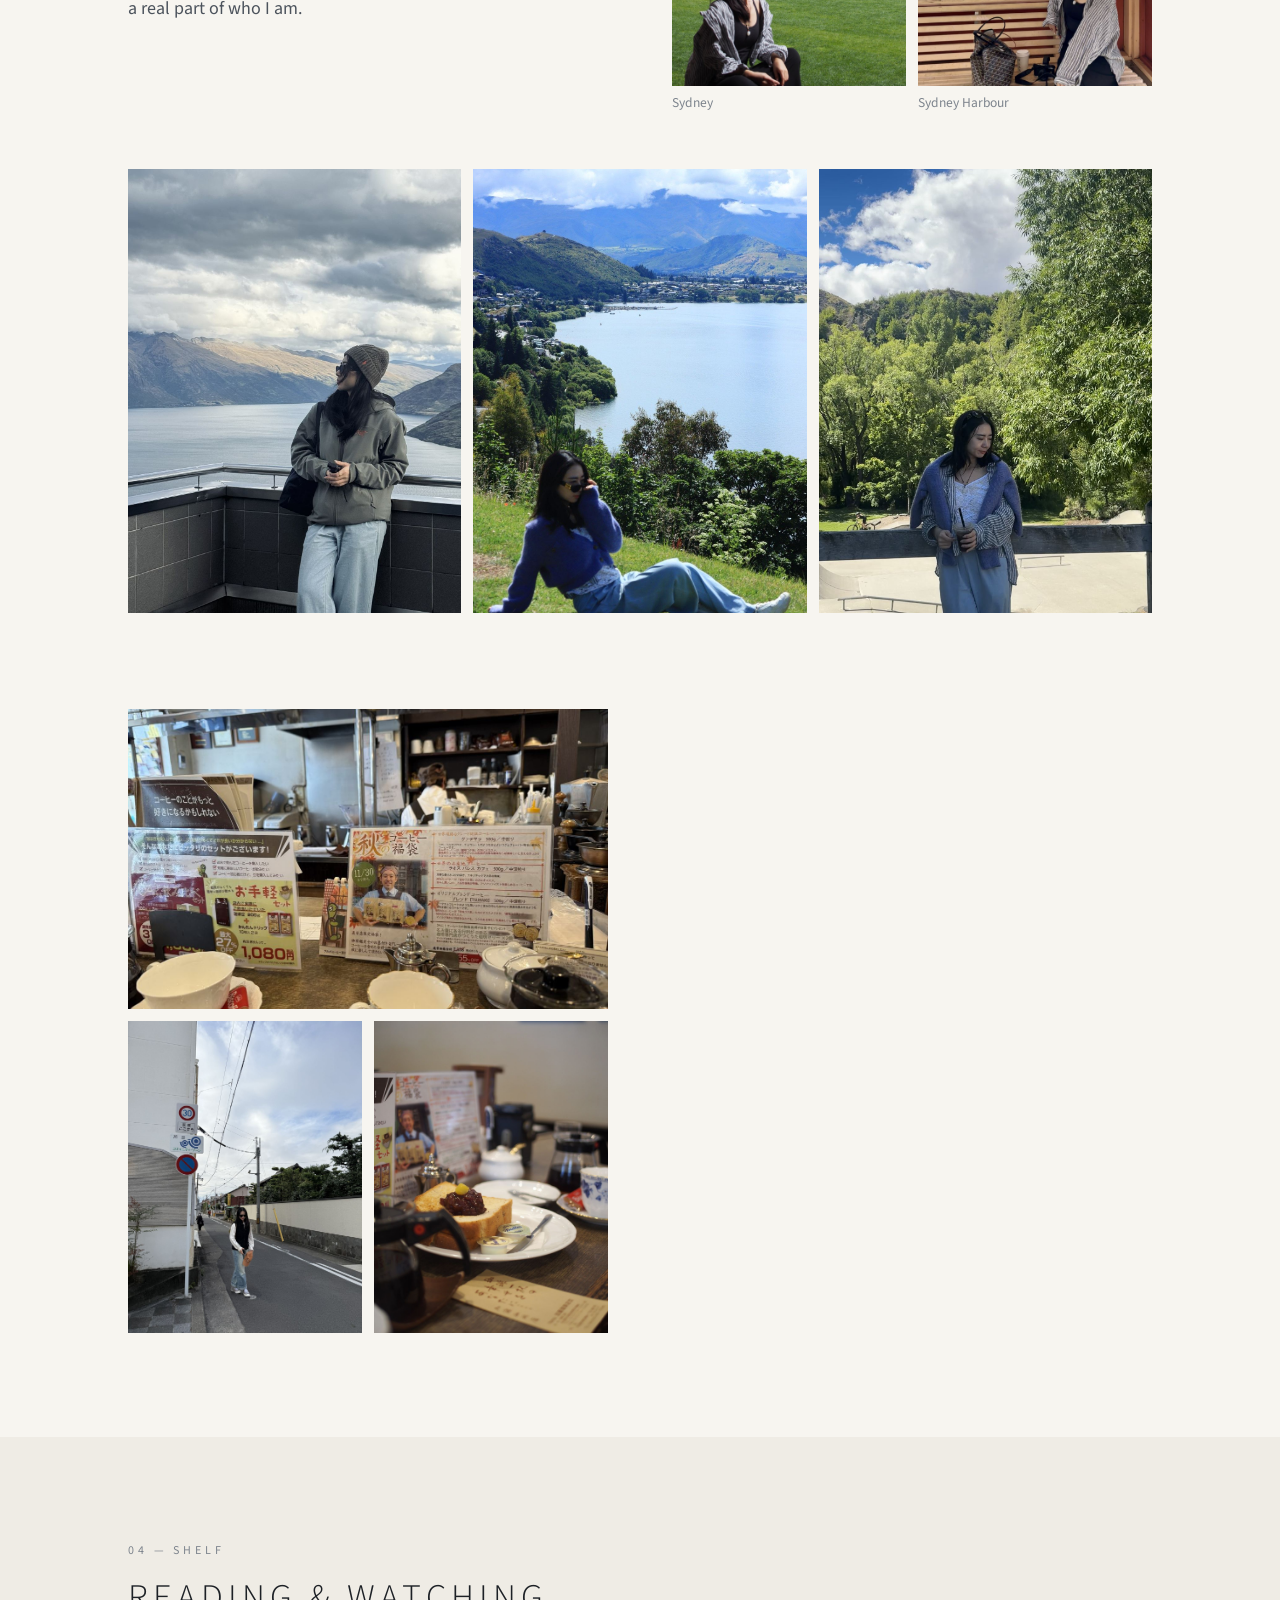
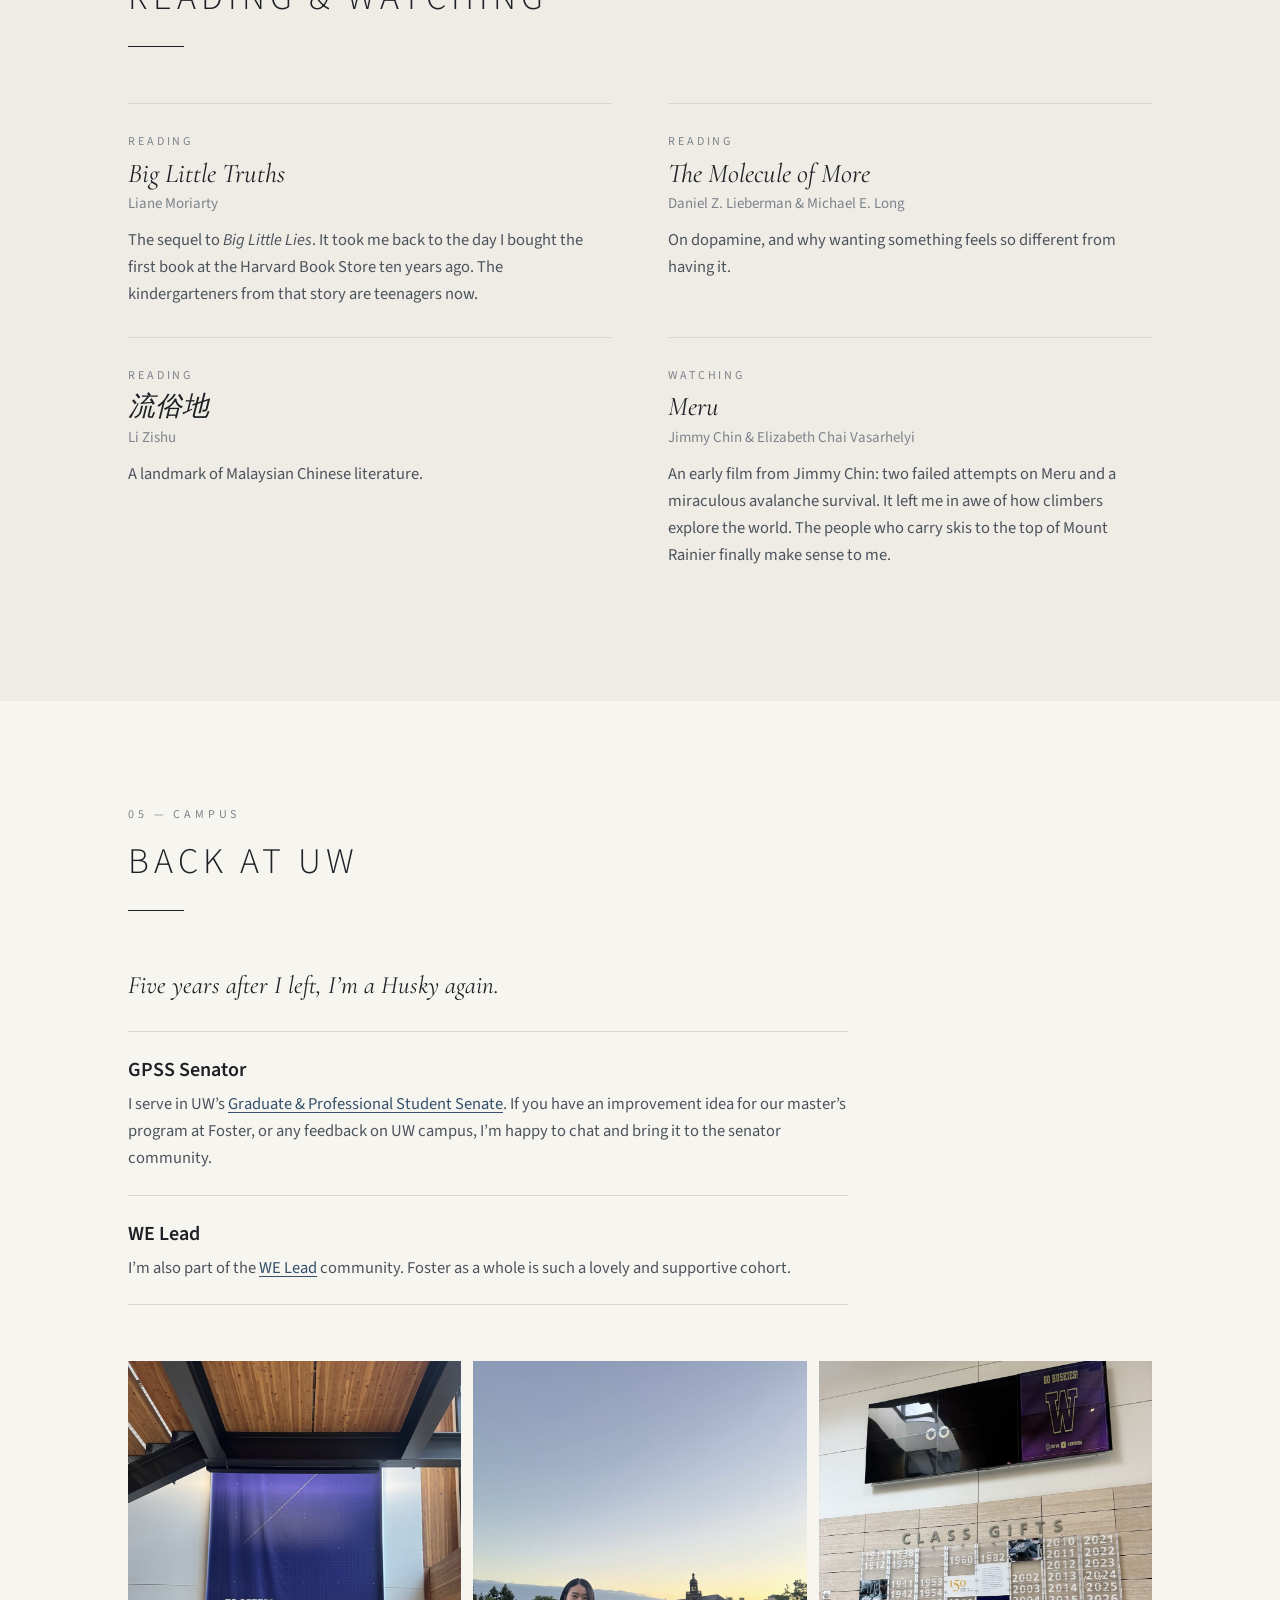
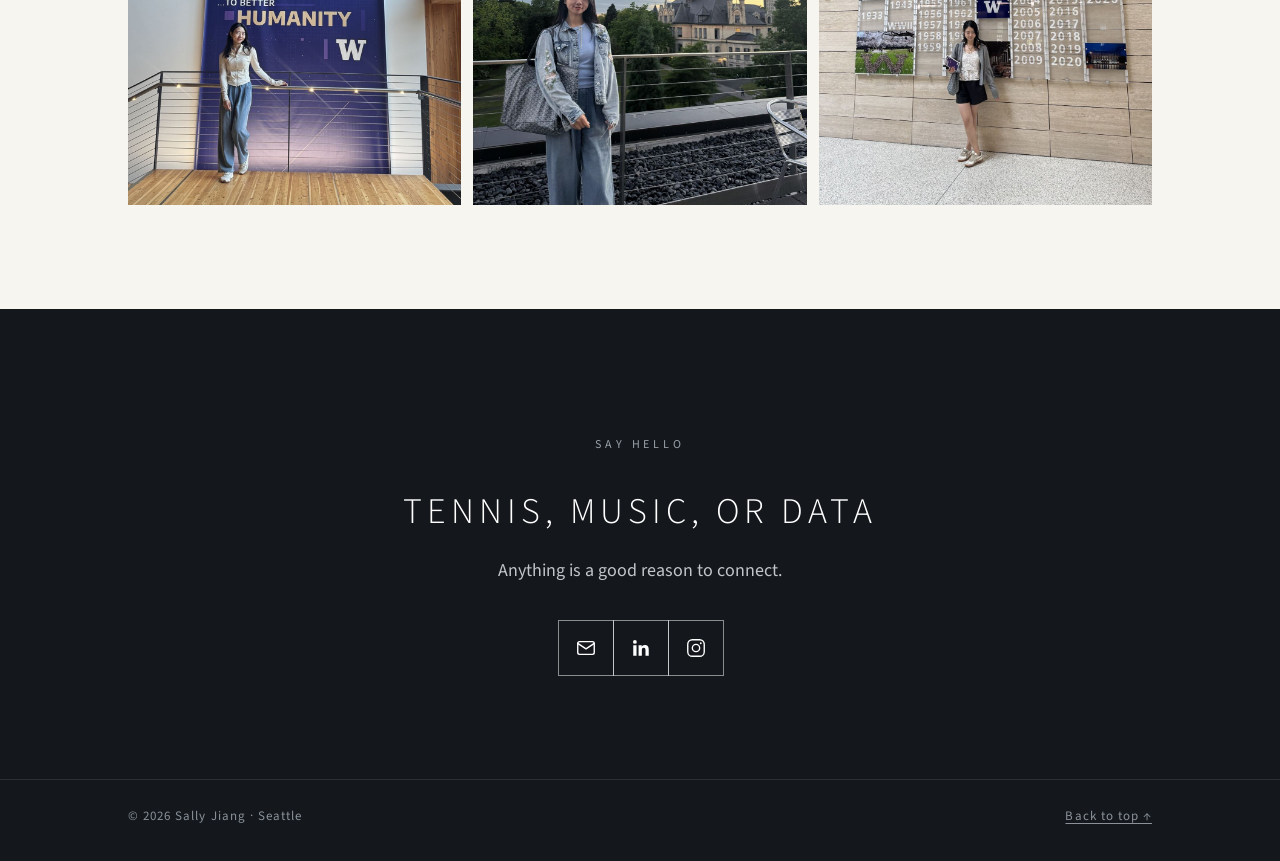
==== commit a4159854: "Add files via upload" ====
--- a/life.html
+++ b/life.html
@@ -107,7 +107,7 @@
     <div class="story">
       <div class="text reveal">
         <p class="jp">Half a Southern Hemisphere citizen</p>
-        <h3>The chill is in my DNA</h3>
+        <h3>My Shangri-La</h3>
         <p>I also hold residency in Australia, which makes me half a citizen of the Southern Hemisphere. The easygoing pace down there is a real part of who I am.</p>
       </div>
       <div class="photos two reveal">
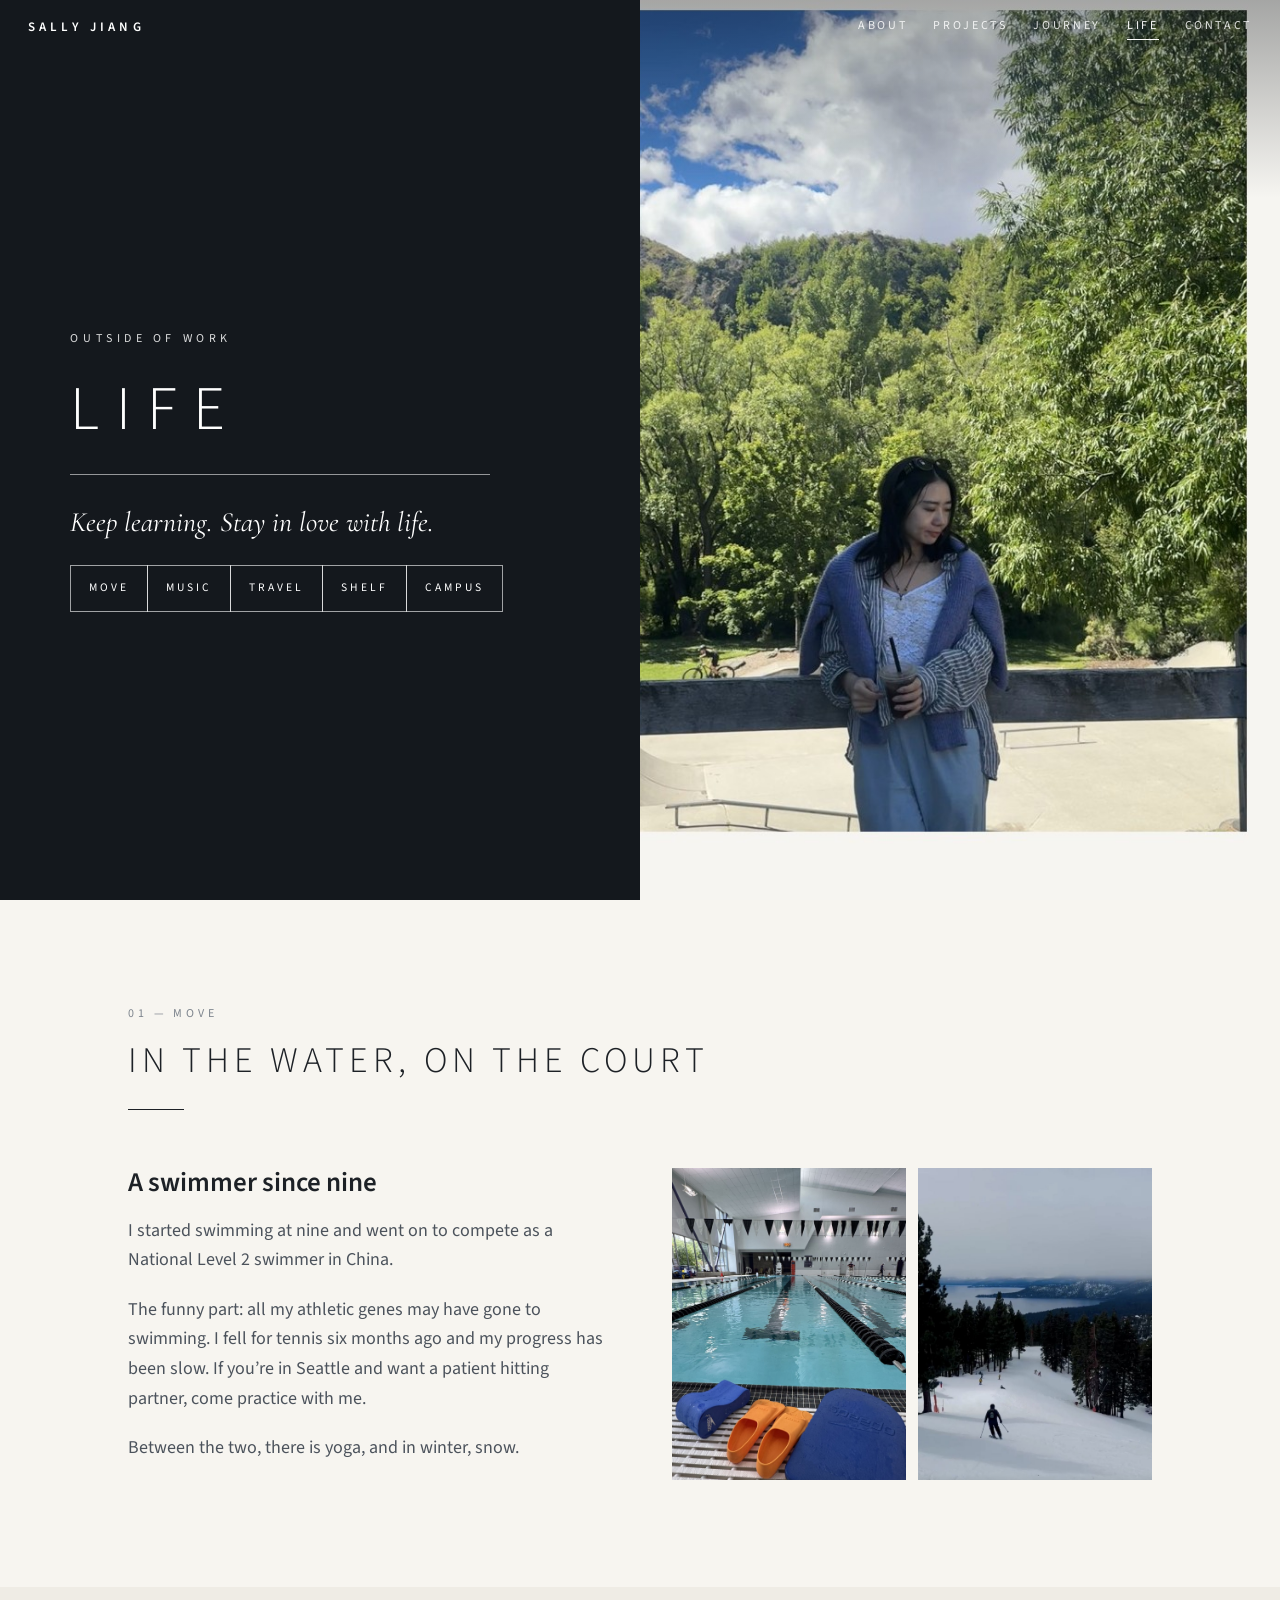
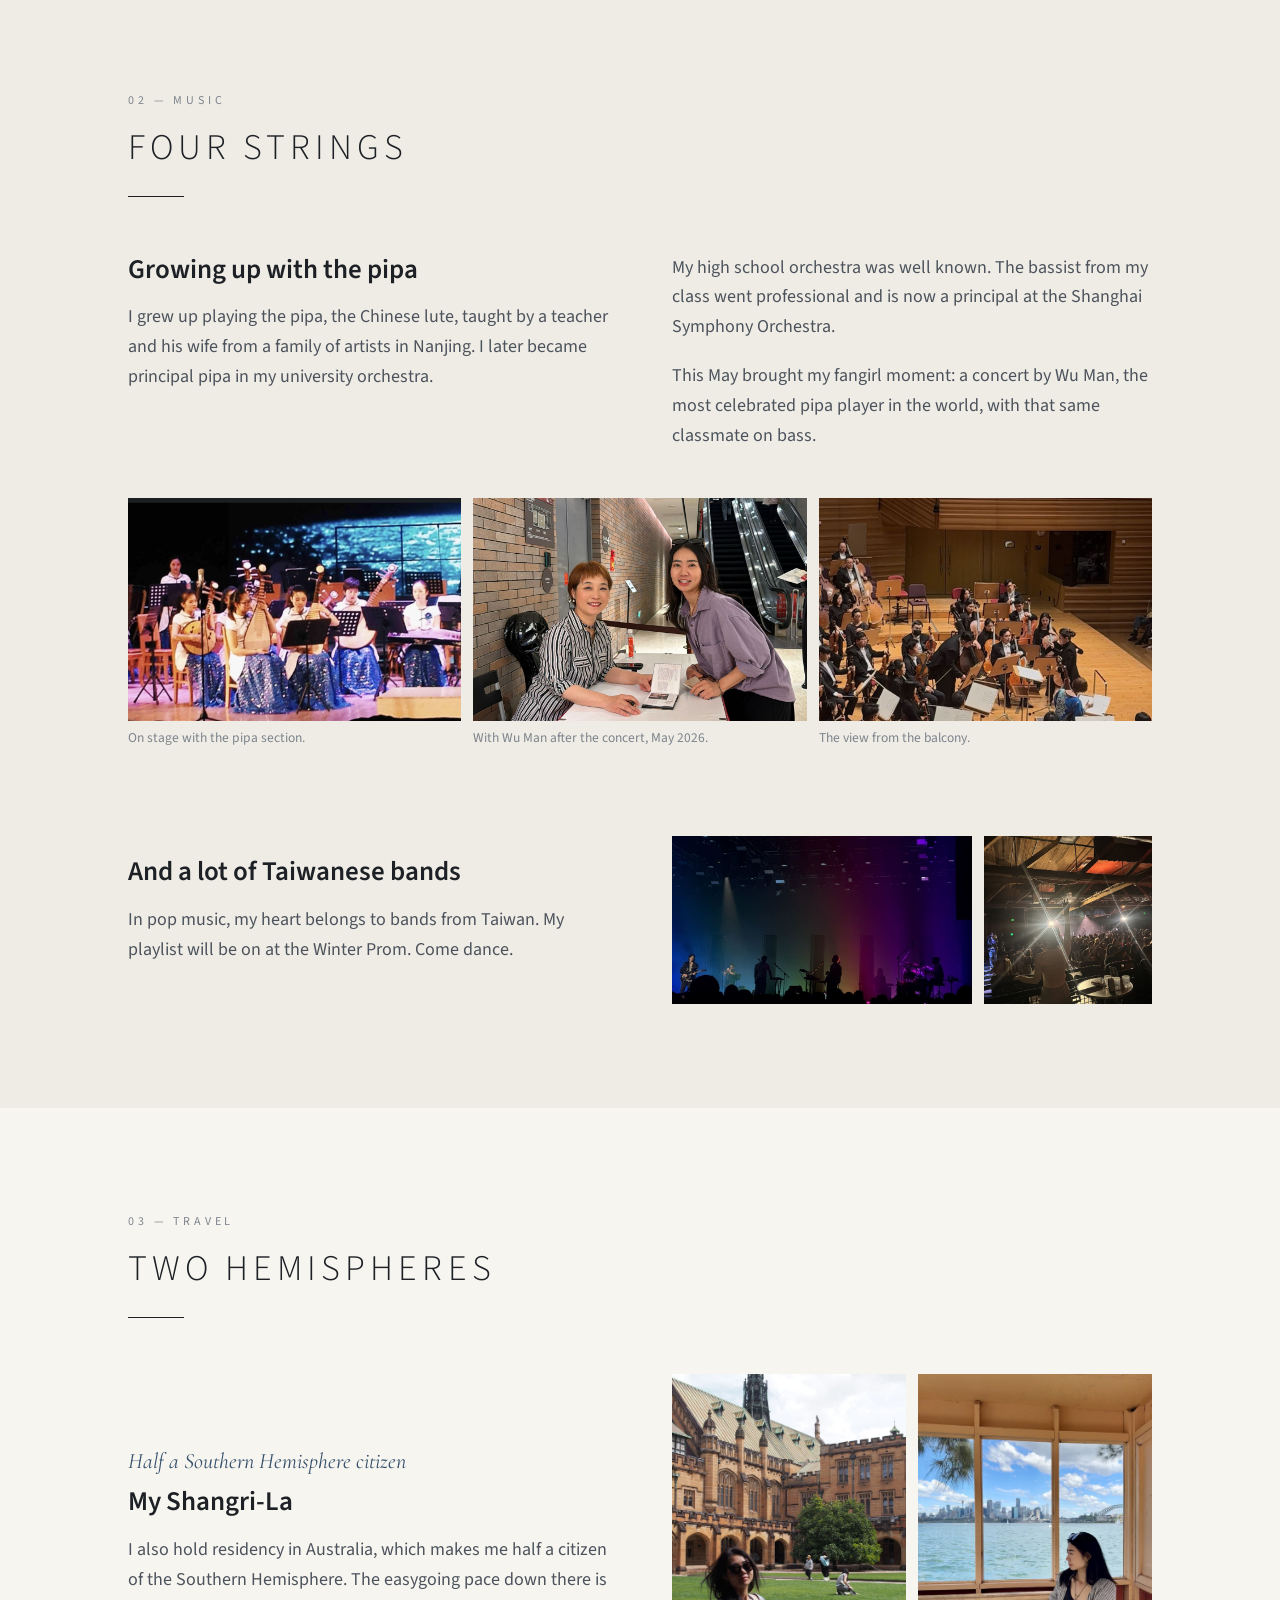
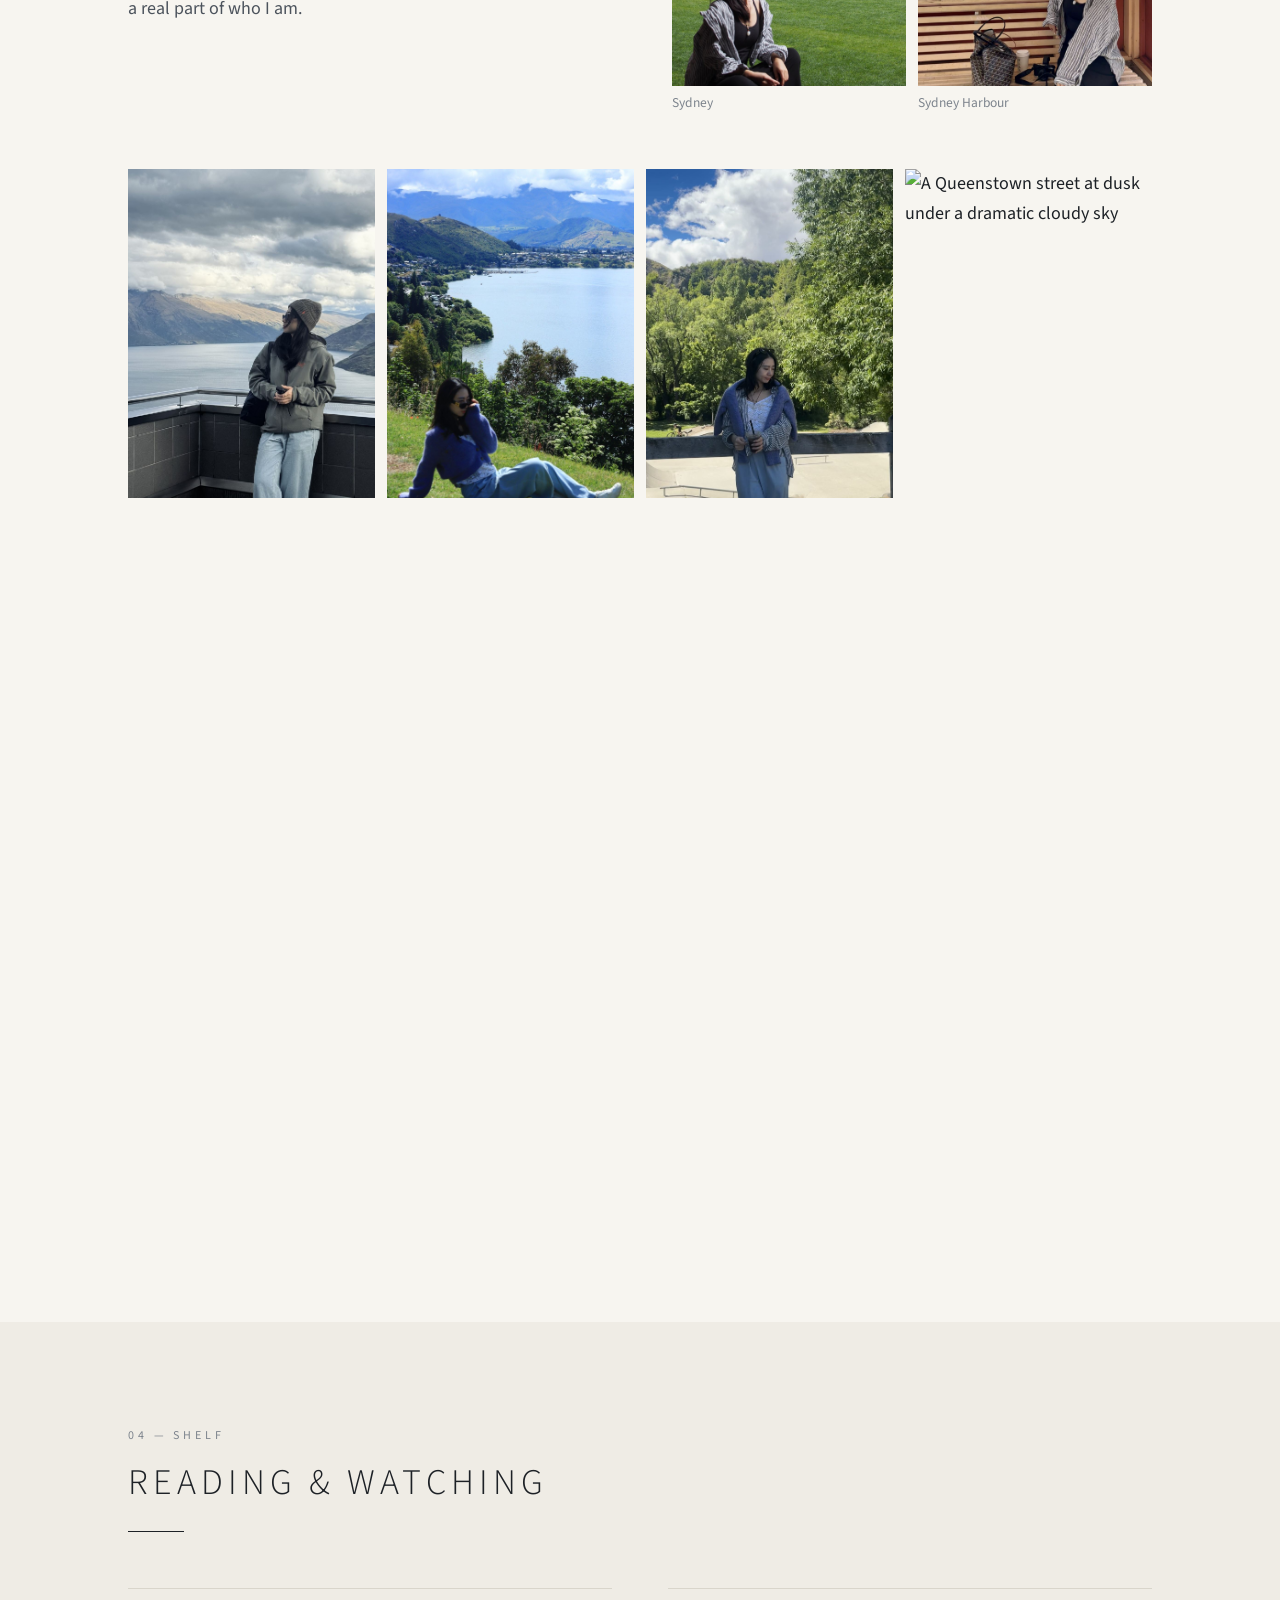
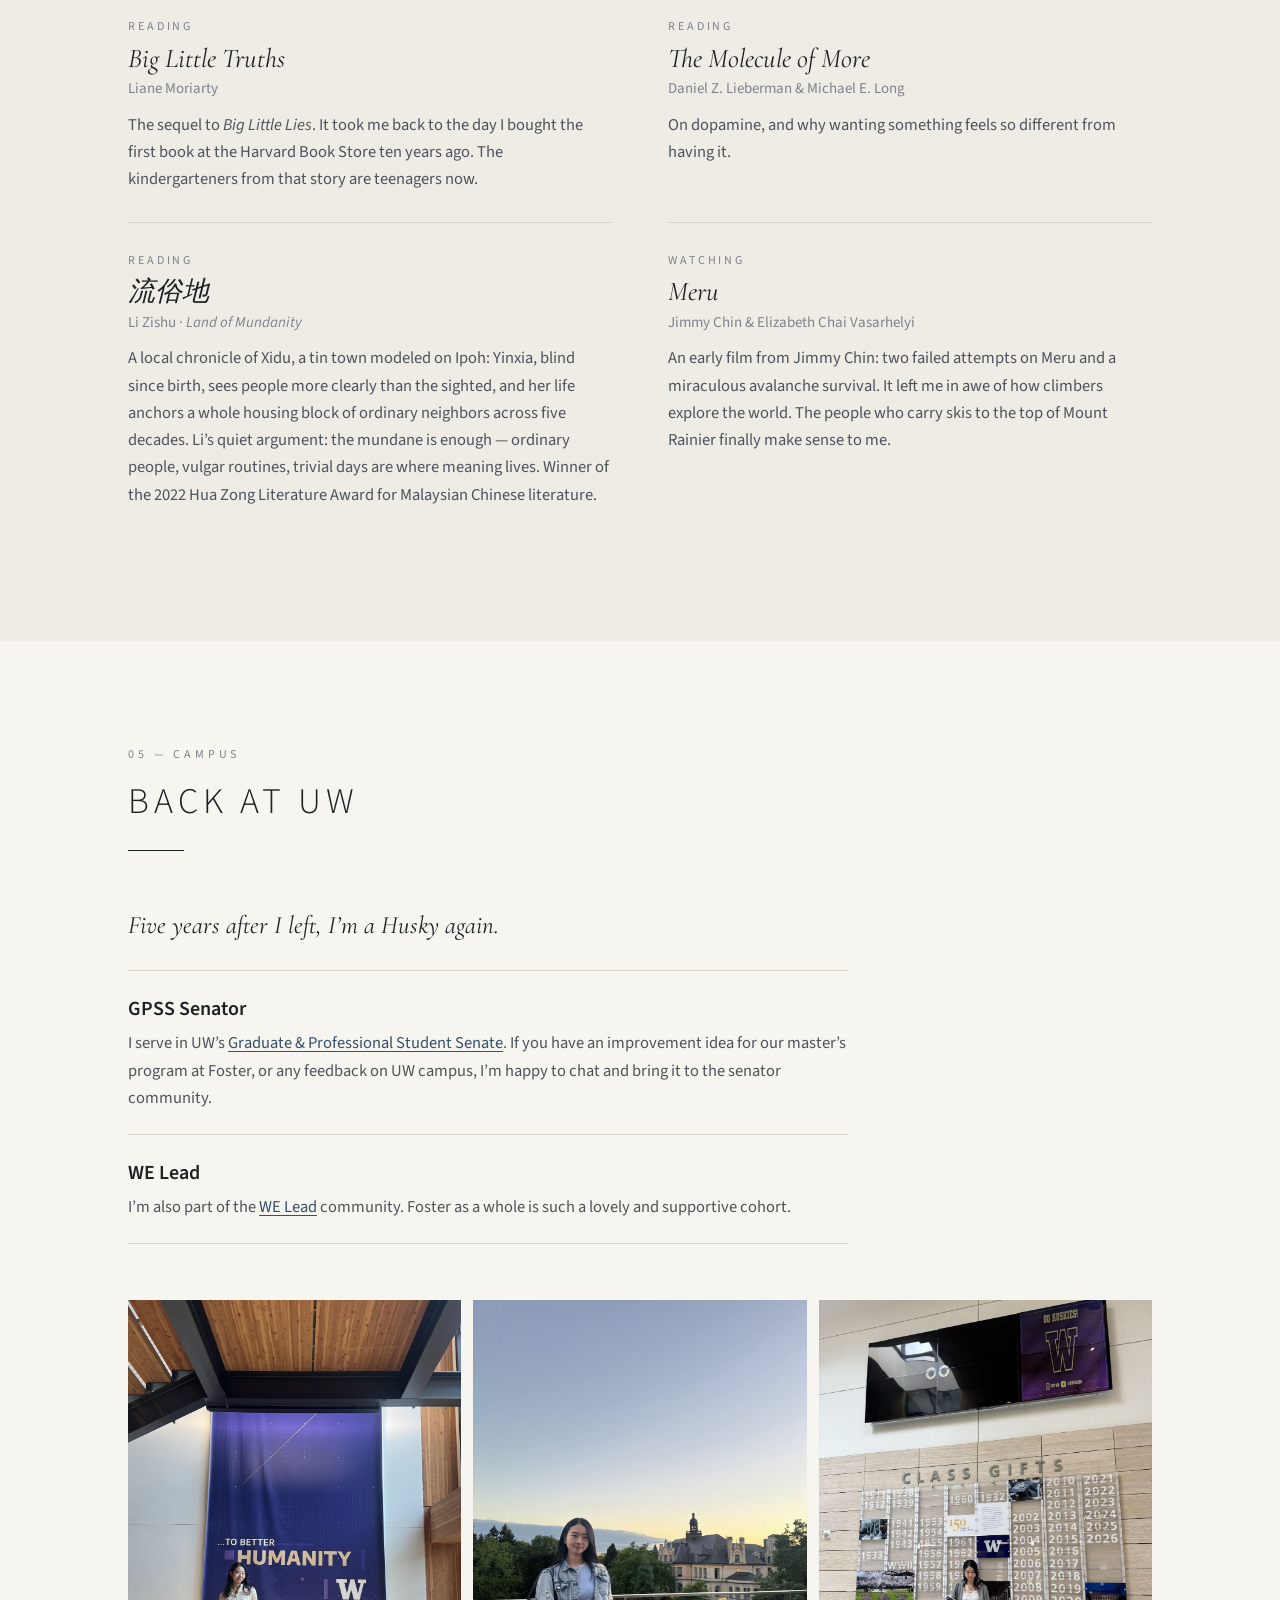
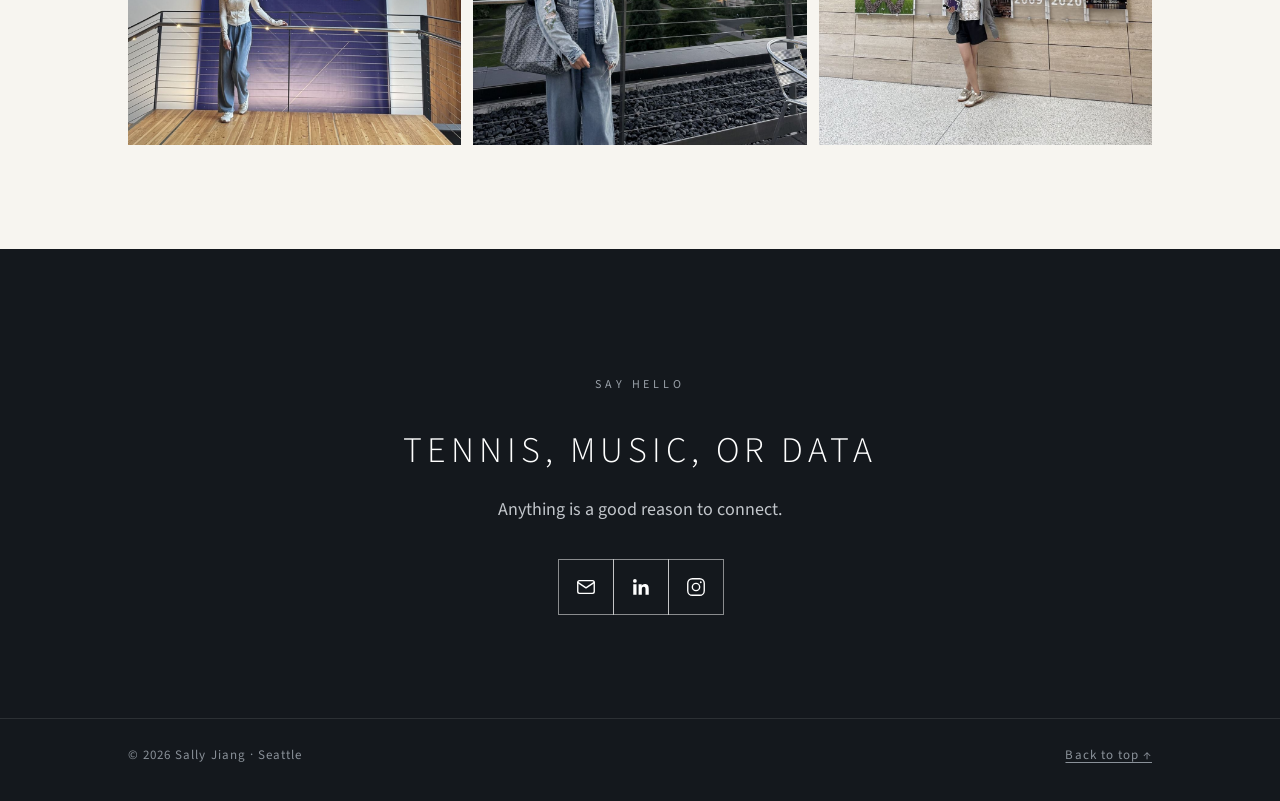
==== commit f40cb641: "Add files via upload" ====
--- a/life.html
+++ b/life.html
@@ -115,10 +115,11 @@
         <figure><img src="img/sydney-harbour.jpg" alt="Sally in a wooden shelter looking across Sydney Harbour" loading="lazy"><figcaption>Sydney Harbour</figcaption></figure>
       </div>
     </div>
-    <div class="strip reveal">
+    <div class="strip four reveal">
       <img src="img/south-lake.jpg" alt="Sally at a lookout above a lake and mountains" loading="lazy">
       <img src="img/south-hill.jpg" alt="Sally on a grassy hill above a lake town" loading="lazy">
       <img src="img/south-green.jpg" alt="Sally by a river under tall trees" loading="lazy">
+      <img src="img/queenstown-dusk.jpg" alt="A Queenstown street at dusk under a dramatic cloudy sky" loading="lazy">
     </div>
 
     <div class="story flip" style="margin-top:96px">
@@ -160,8 +161,8 @@
       <article>
         <p class="kind">Reading</p>
         <h3><a href="https://www.goodreads.com/book/show/56430511">流俗地</a></h3>
-        <p class="by">Li Zishu</p>
-        <p>A landmark of Malaysian Chinese literature.</p>
+        <p class="by">Li Zishu · <i>Land of Mundanity</i></p>
+        <p>A local chronicle of Xidu, a tin town modeled on Ipoh: Yinxia, blind since birth, sees people more clearly than the sighted, and her life anchors a whole housing block of ordinary neighbors across five decades. Li’s quiet argument: the mundane is enough — ordinary people, vulgar routines, trivial days are where meaning lives. Winner of the 2022 Hua Zong Literature Award for Malaysian Chinese literature.</p>
       </article>
       <article>
         <p class="kind">Watching</p>
--- a/style.css
+++ b/style.css
@@ -306,6 +306,7 @@
 .twocol h3 { font-size: 27px; font-weight: 600; line-height: 1.25; margin-bottom: 16px; }
 figcaption { font-size: 13.5px; color: var(--ink-3); margin-top: 8px; line-height: 1.4; }
 .strip { display: grid; grid-template-columns: repeat(3, 1fr); gap: 12px; margin-top: 56px; }
+.strip.four { grid-template-columns: repeat(4, 1fr); }
 .strip img { width: 100%; aspect-ratio: 3 / 4; object-fit: cover; }
 
 .shelf { display: grid; grid-template-columns: repeat(2, 1fr); gap: 0 56px; }
@@ -369,4 +370,5 @@
   .contact .links a { flex: 1 1 100%; }
   .strip { grid-template-columns: 1fr 1fr; }
   .strip img:last-child { display: none; }
-}
+  .strip.four img:last-child { display: block; }
+}
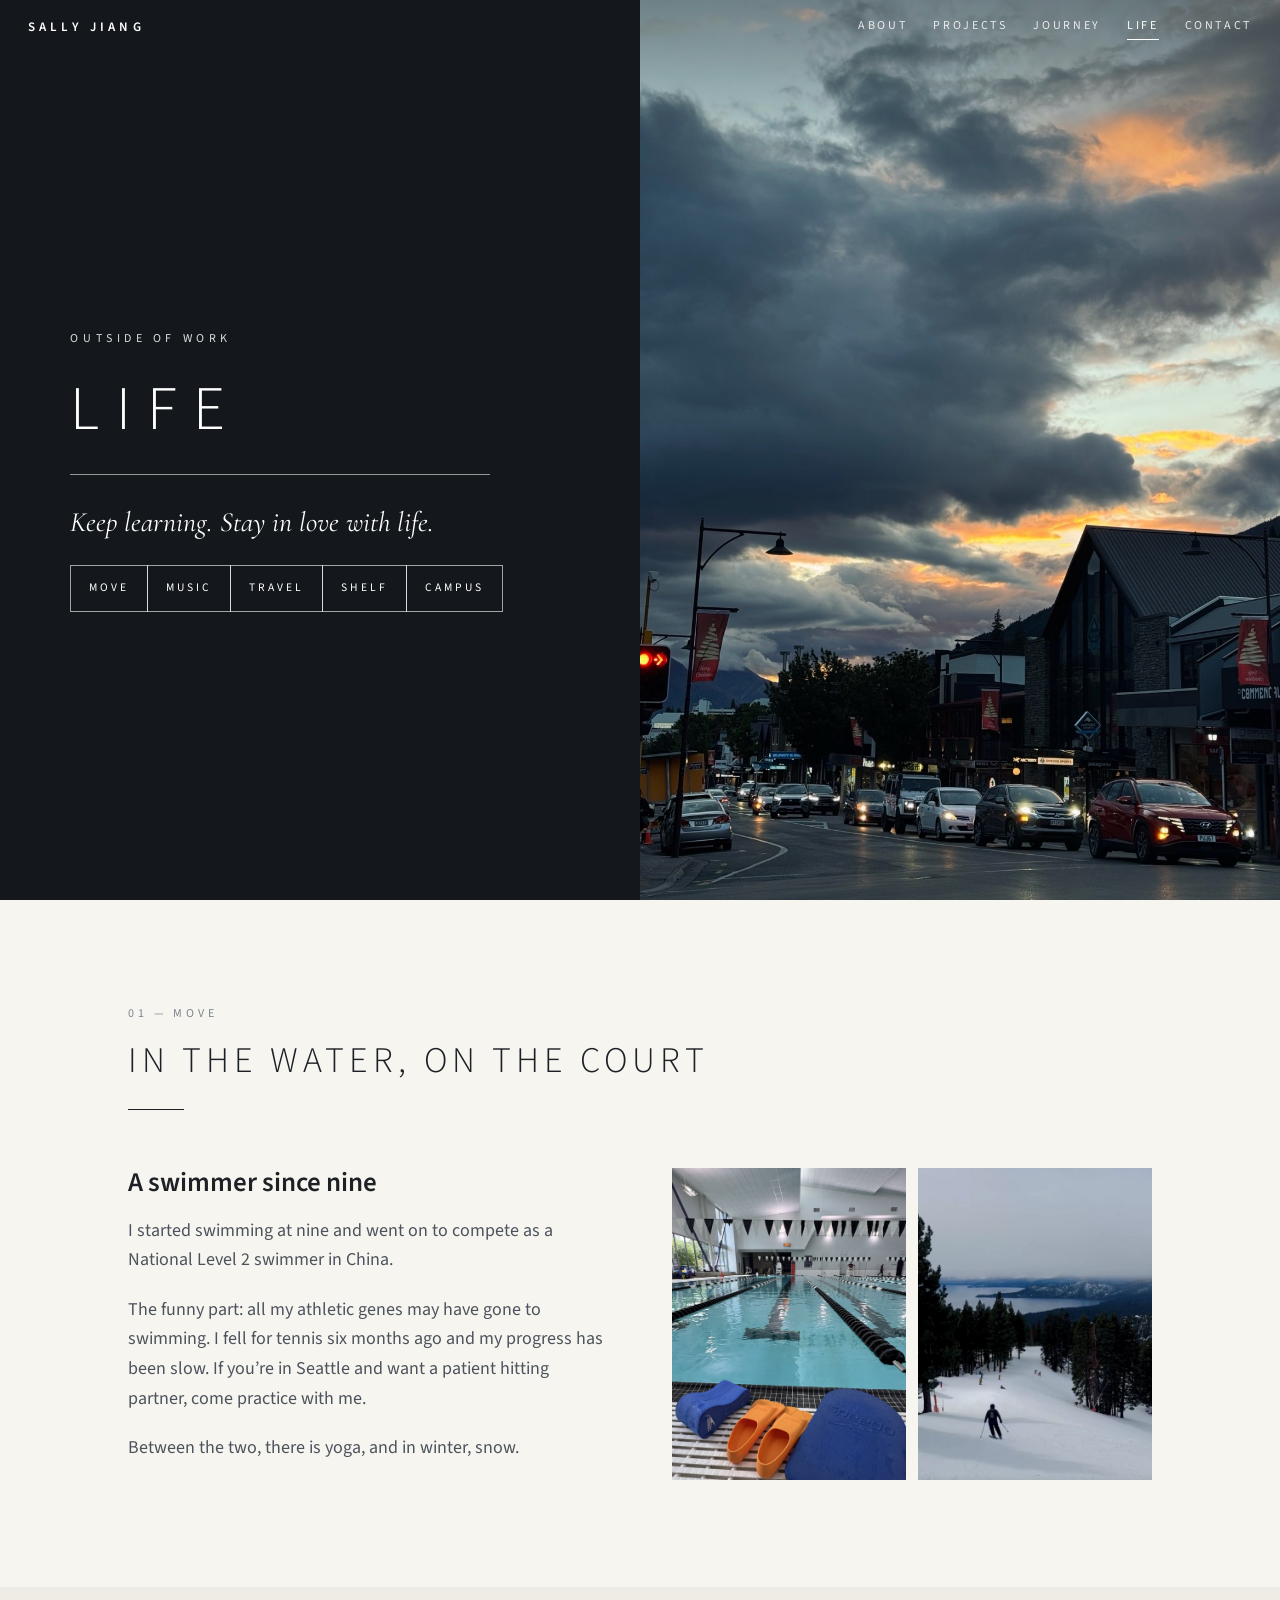
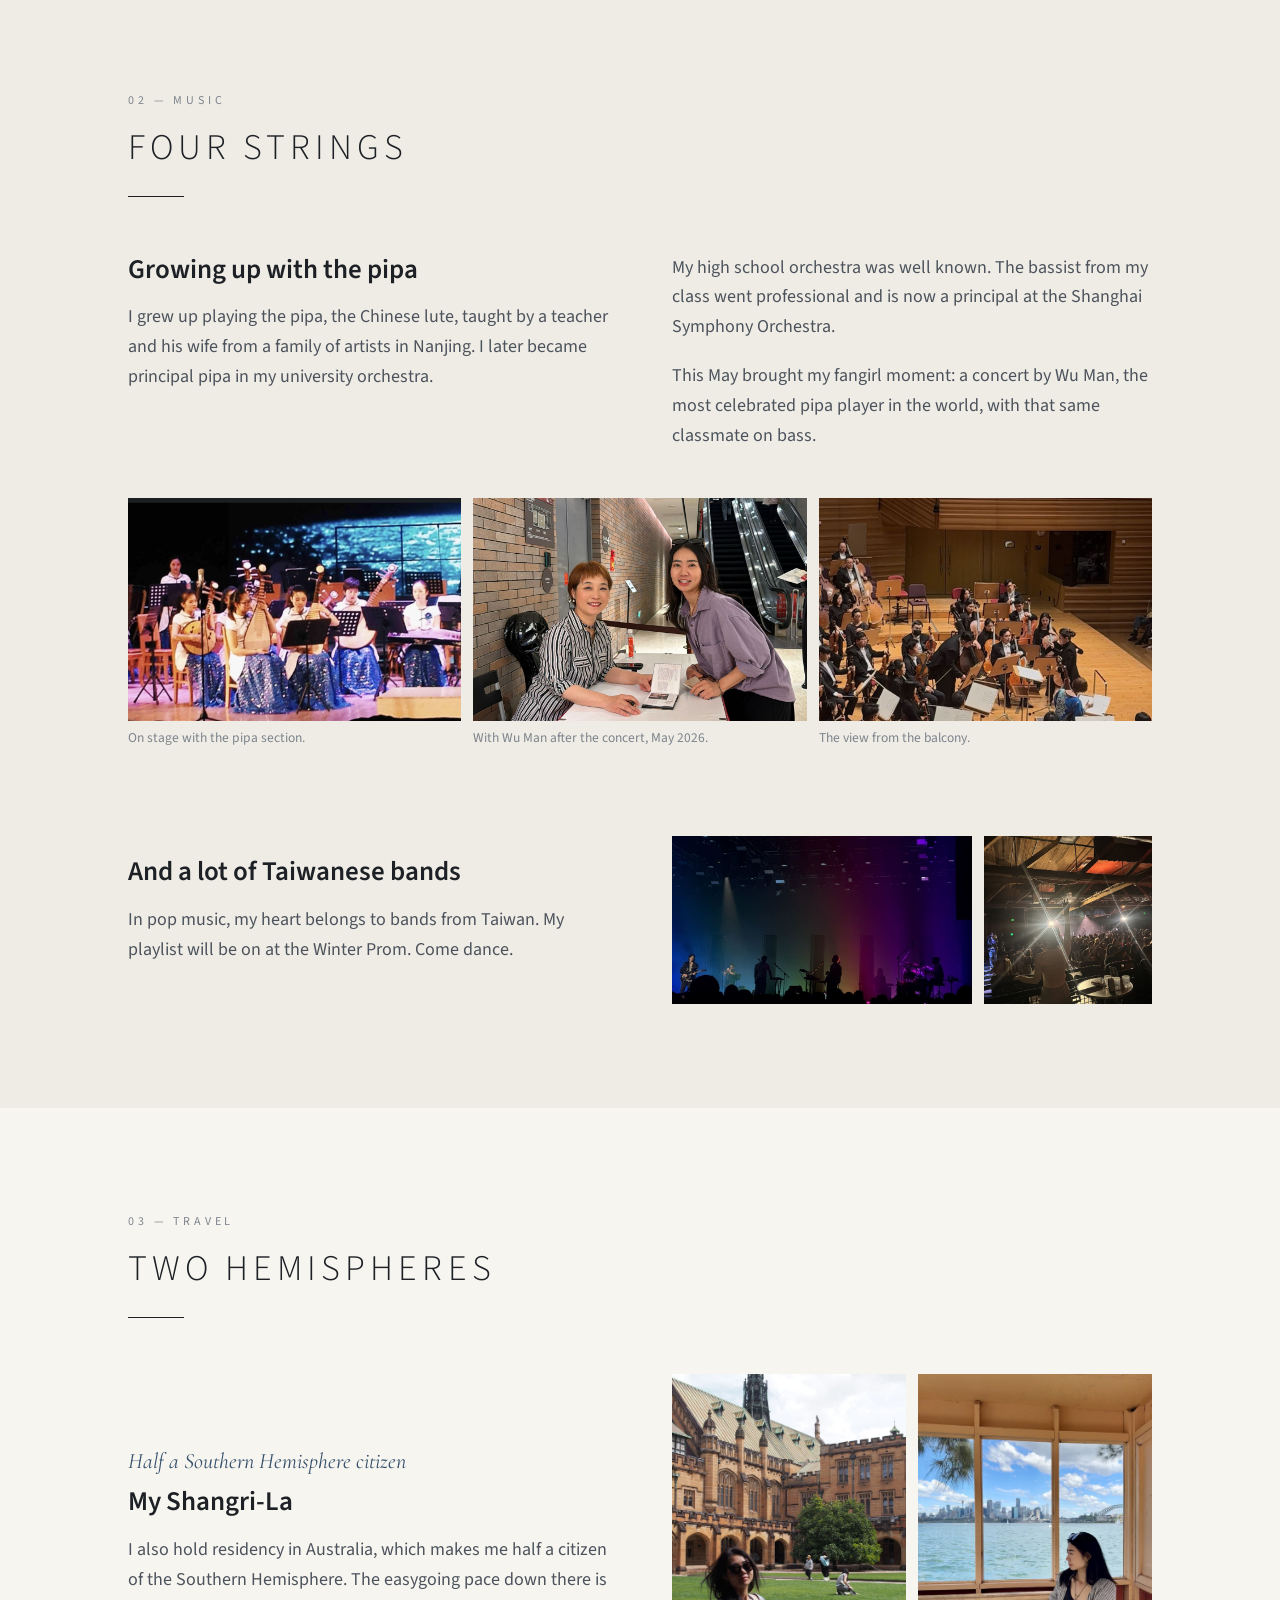
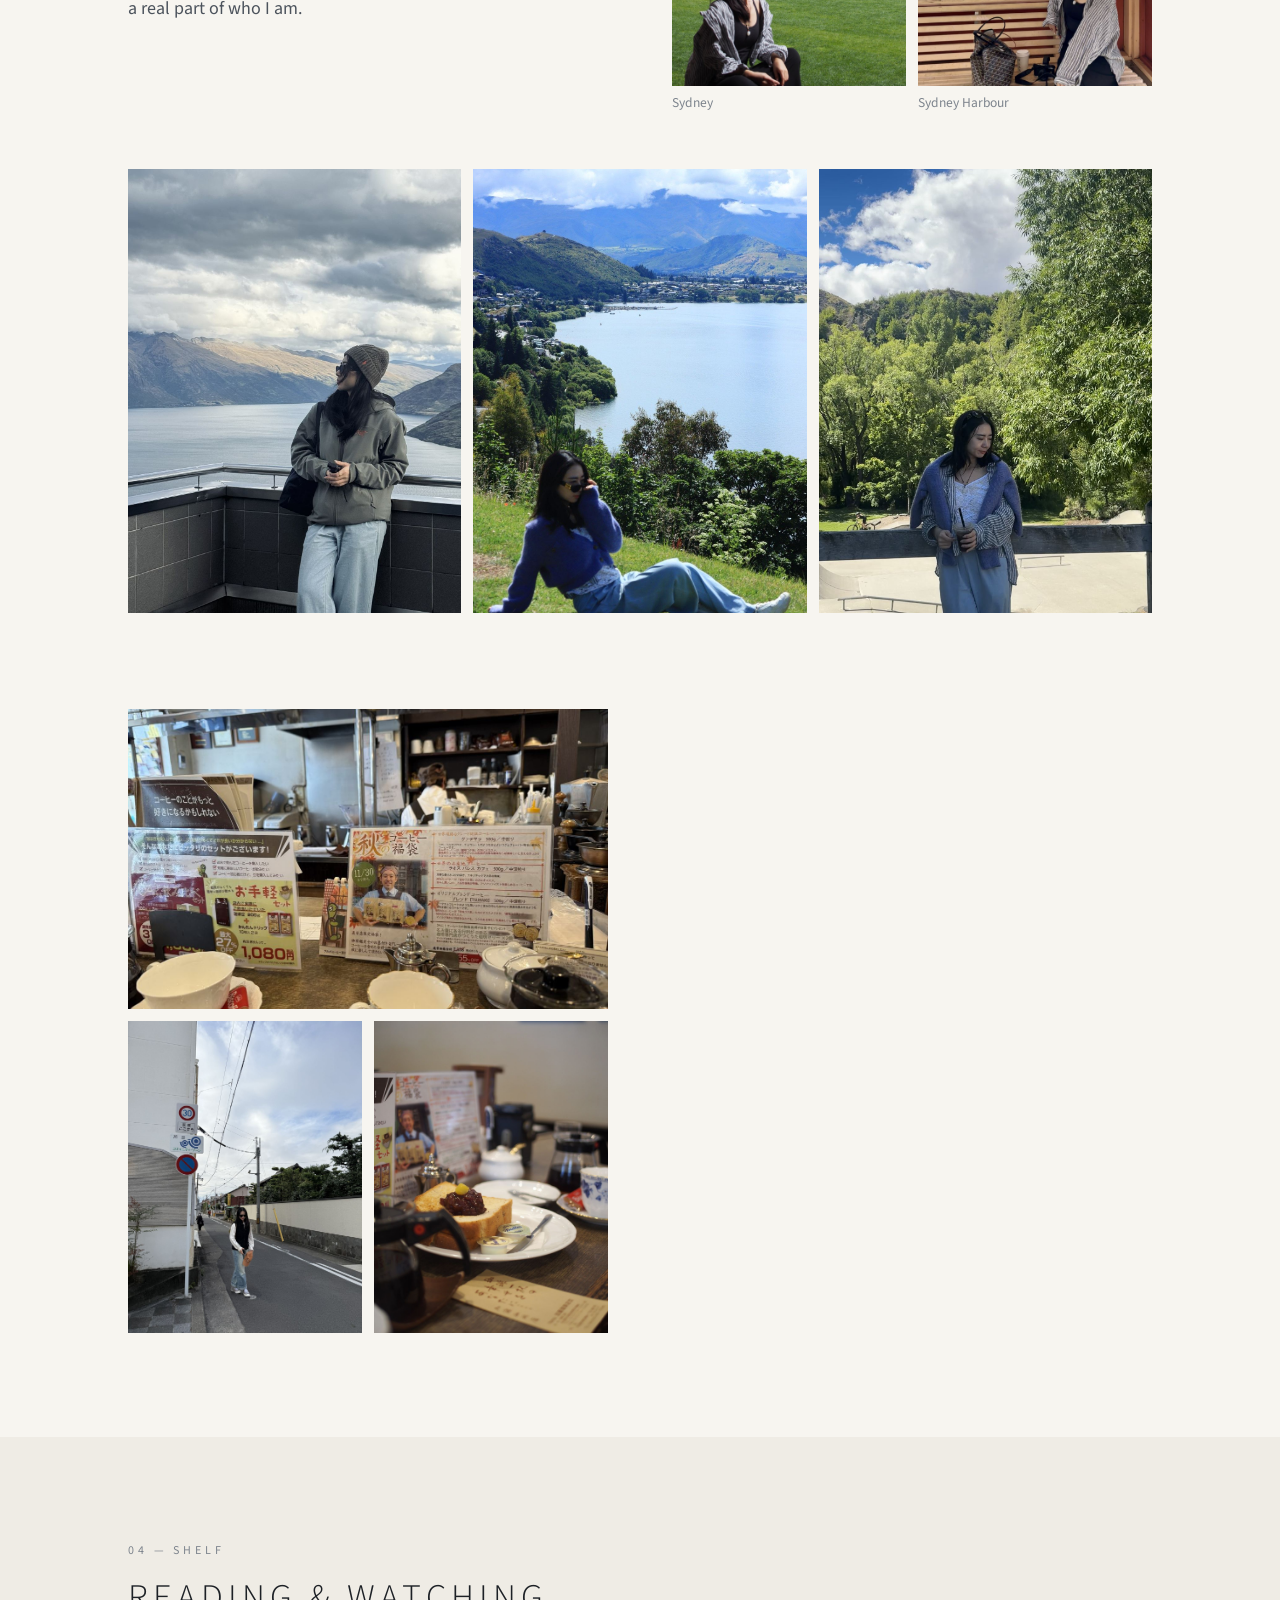
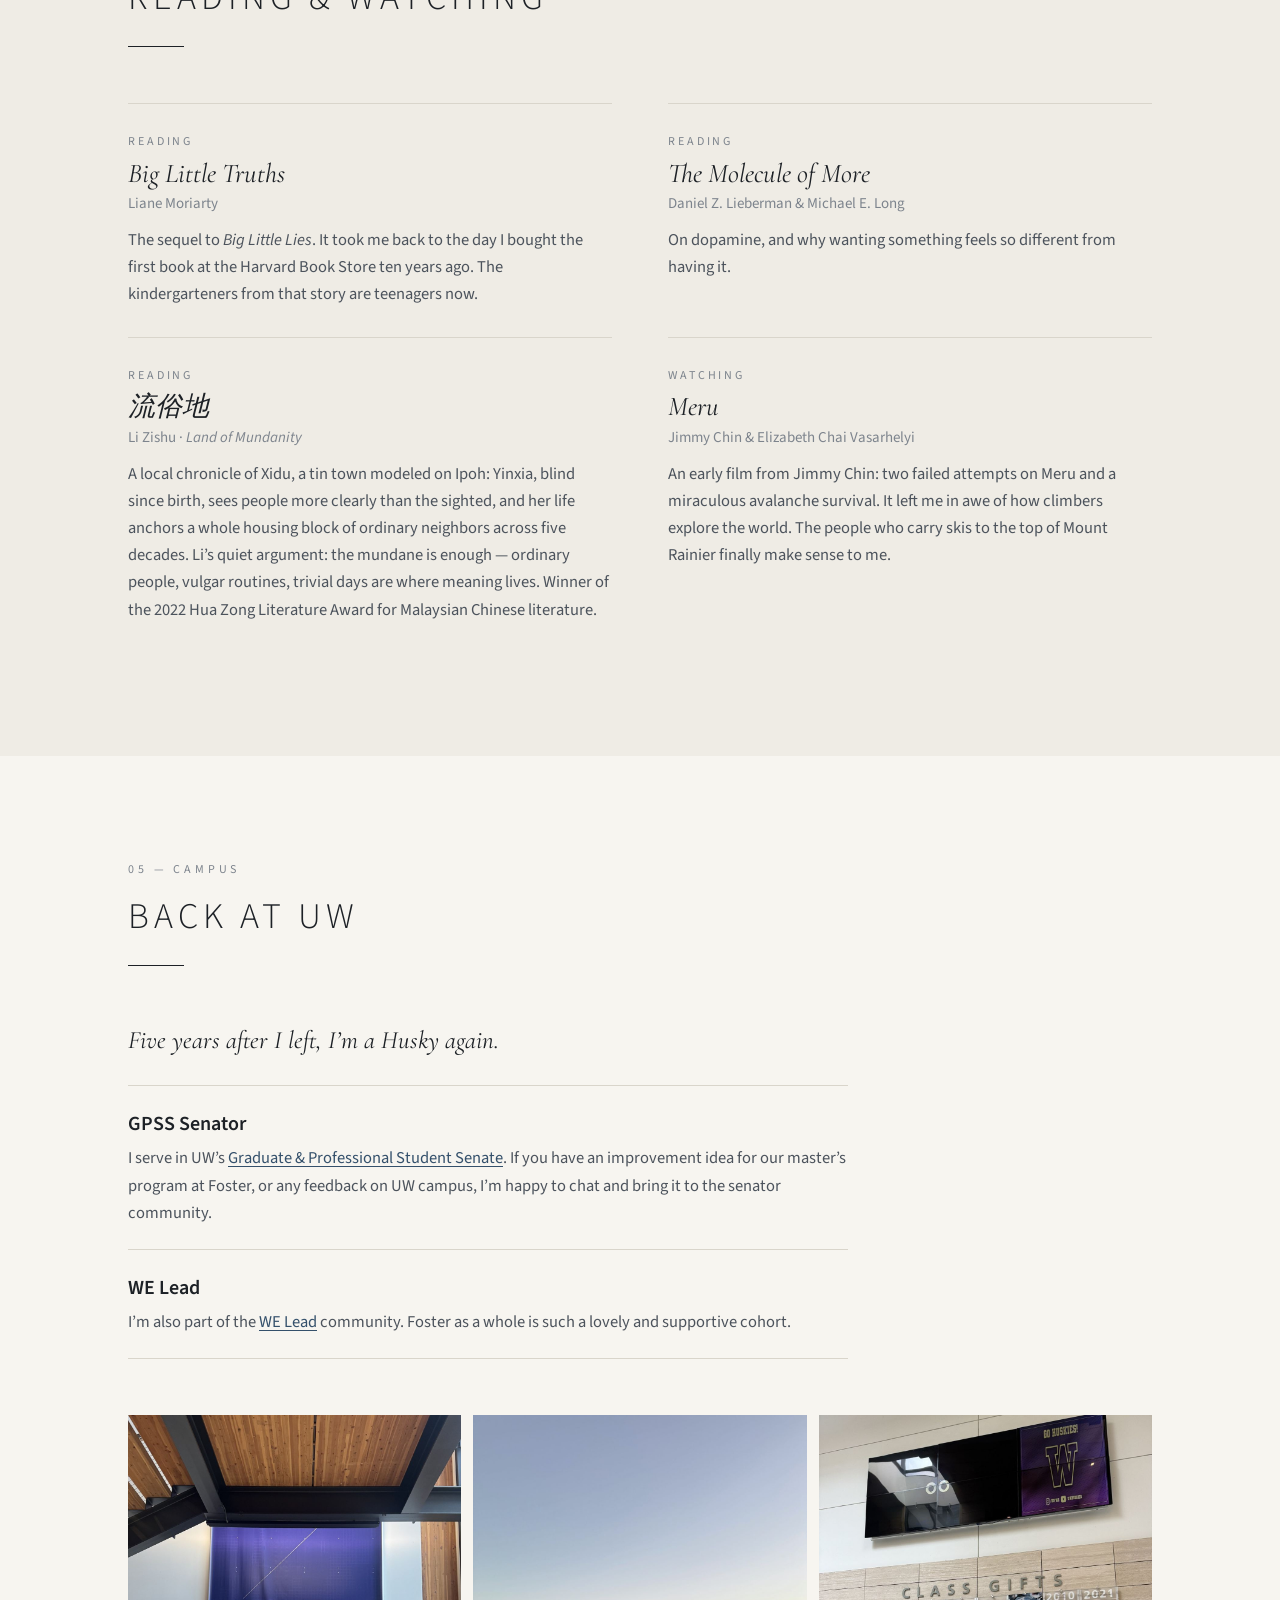
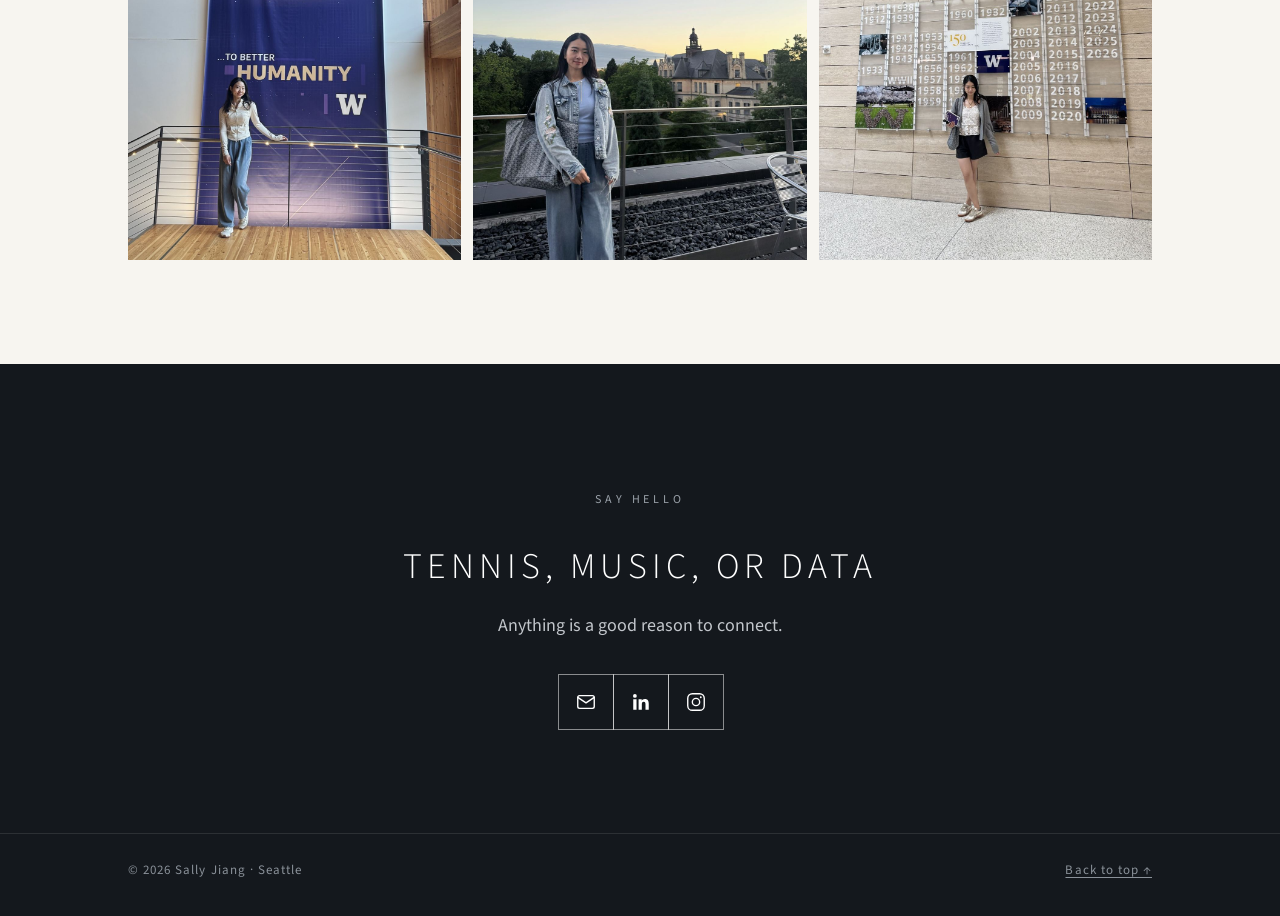
==== commit 6dea596b: "Add files via upload" ====
--- a/life.html
+++ b/life.html
@@ -38,7 +38,7 @@
       <a href="#campus">Campus</a>
     </nav>
   </div>
-  <div class="hero-photo"><img src="img/life-cover.jpg" alt="Sally standing beside a framed landscape painting at a gallery"></div>
+  <div class="hero-photo"><img src="img/queenstown-dusk.jpg" alt="A Queenstown street at dusk under a dramatic cloudy sky"></div>
 </div>
 
 <main>
@@ -115,11 +115,10 @@
         <figure><img src="img/sydney-harbour.jpg" alt="Sally in a wooden shelter looking across Sydney Harbour" loading="lazy"><figcaption>Sydney Harbour</figcaption></figure>
       </div>
     </div>
-    <div class="strip four reveal">
+    <div class="strip reveal">
       <img src="img/south-lake.jpg" alt="Sally at a lookout above a lake and mountains" loading="lazy">
       <img src="img/south-hill.jpg" alt="Sally on a grassy hill above a lake town" loading="lazy">
       <img src="img/south-green.jpg" alt="Sally by a river under tall trees" loading="lazy">
-      <img src="img/queenstown-dusk.jpg" alt="A Queenstown street at dusk under a dramatic cloudy sky" loading="lazy">
     </div>
 
     <div class="story flip" style="margin-top:96px">
--- a/style.css
+++ b/style.css
@@ -306,7 +306,6 @@
 .twocol h3 { font-size: 27px; font-weight: 600; line-height: 1.25; margin-bottom: 16px; }
 figcaption { font-size: 13.5px; color: var(--ink-3); margin-top: 8px; line-height: 1.4; }
 .strip { display: grid; grid-template-columns: repeat(3, 1fr); gap: 12px; margin-top: 56px; }
-.strip.four { grid-template-columns: repeat(4, 1fr); }
 .strip img { width: 100%; aspect-ratio: 3 / 4; object-fit: cover; }
 
 .shelf { display: grid; grid-template-columns: repeat(2, 1fr); gap: 0 56px; }
@@ -370,5 +369,4 @@
   .contact .links a { flex: 1 1 100%; }
   .strip { grid-template-columns: 1fr 1fr; }
   .strip img:last-child { display: none; }
-  .strip.four img:last-child { display: block; }
-}
+}
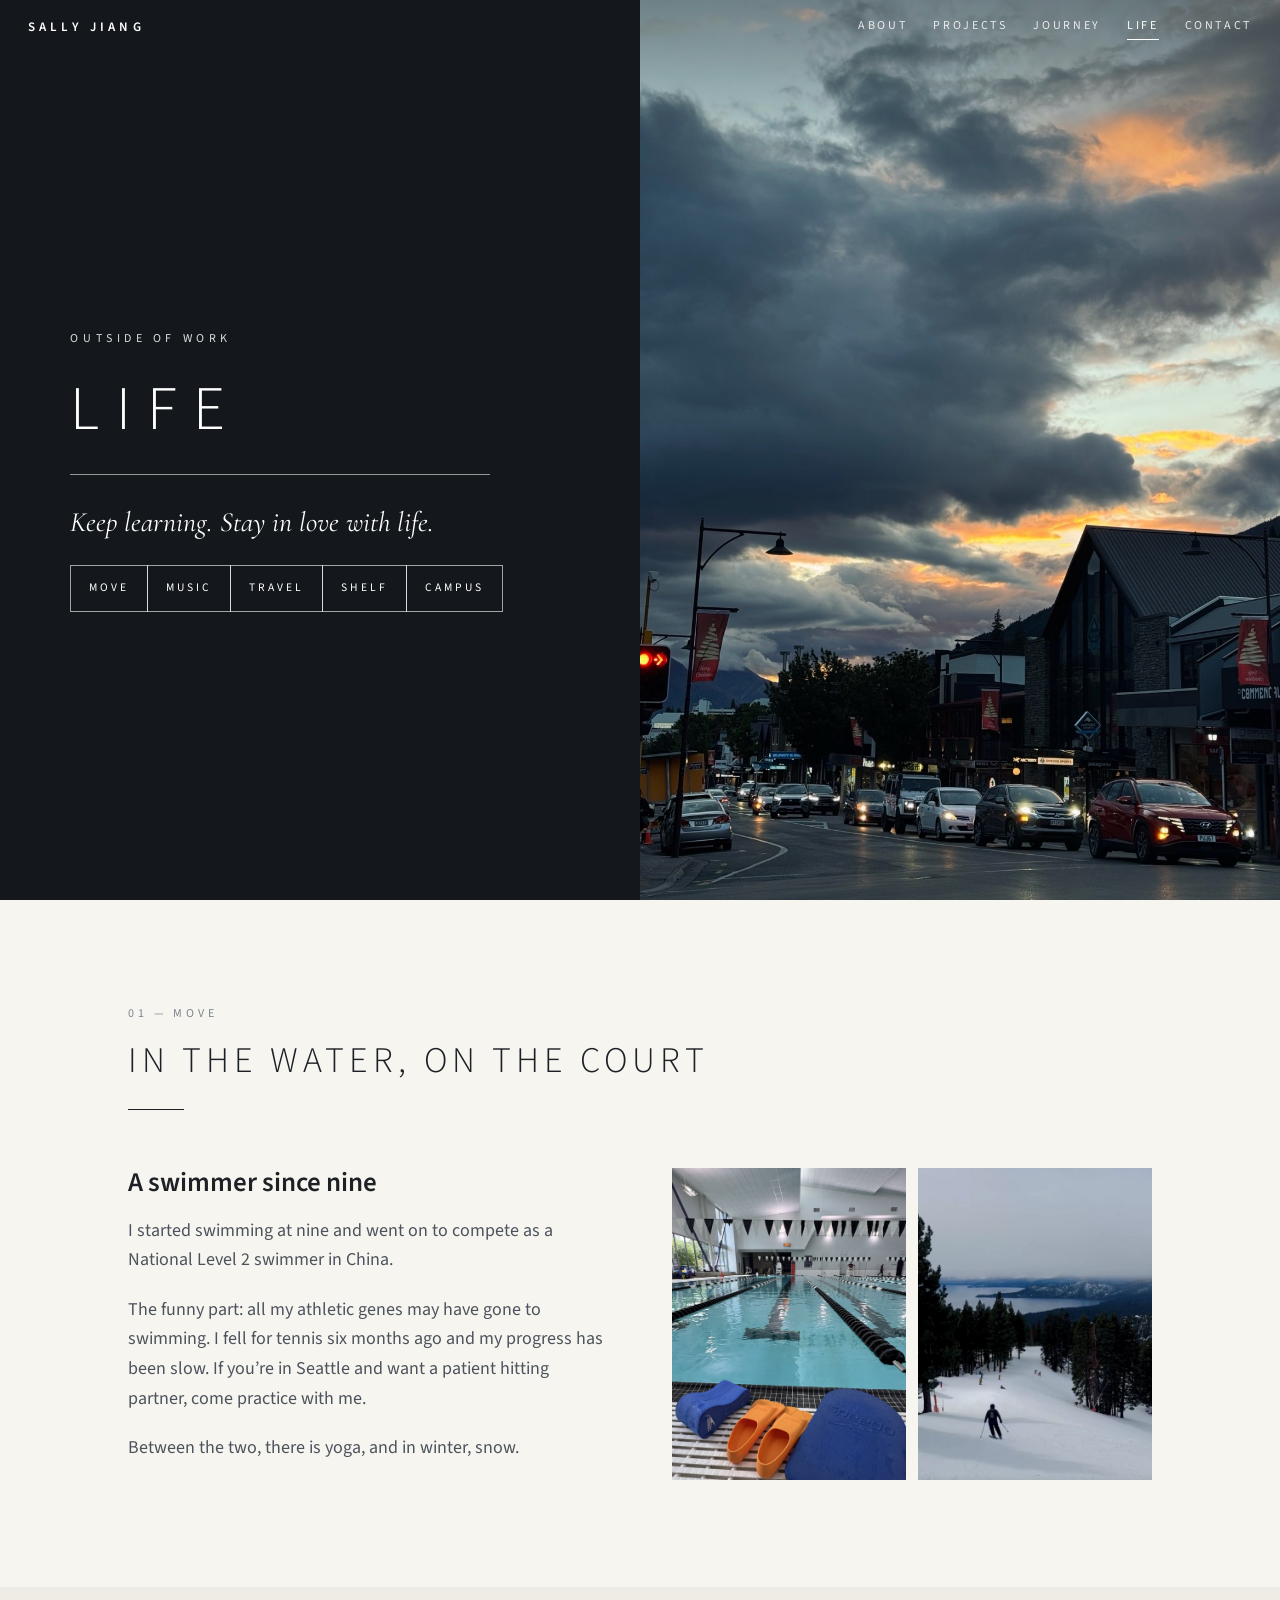
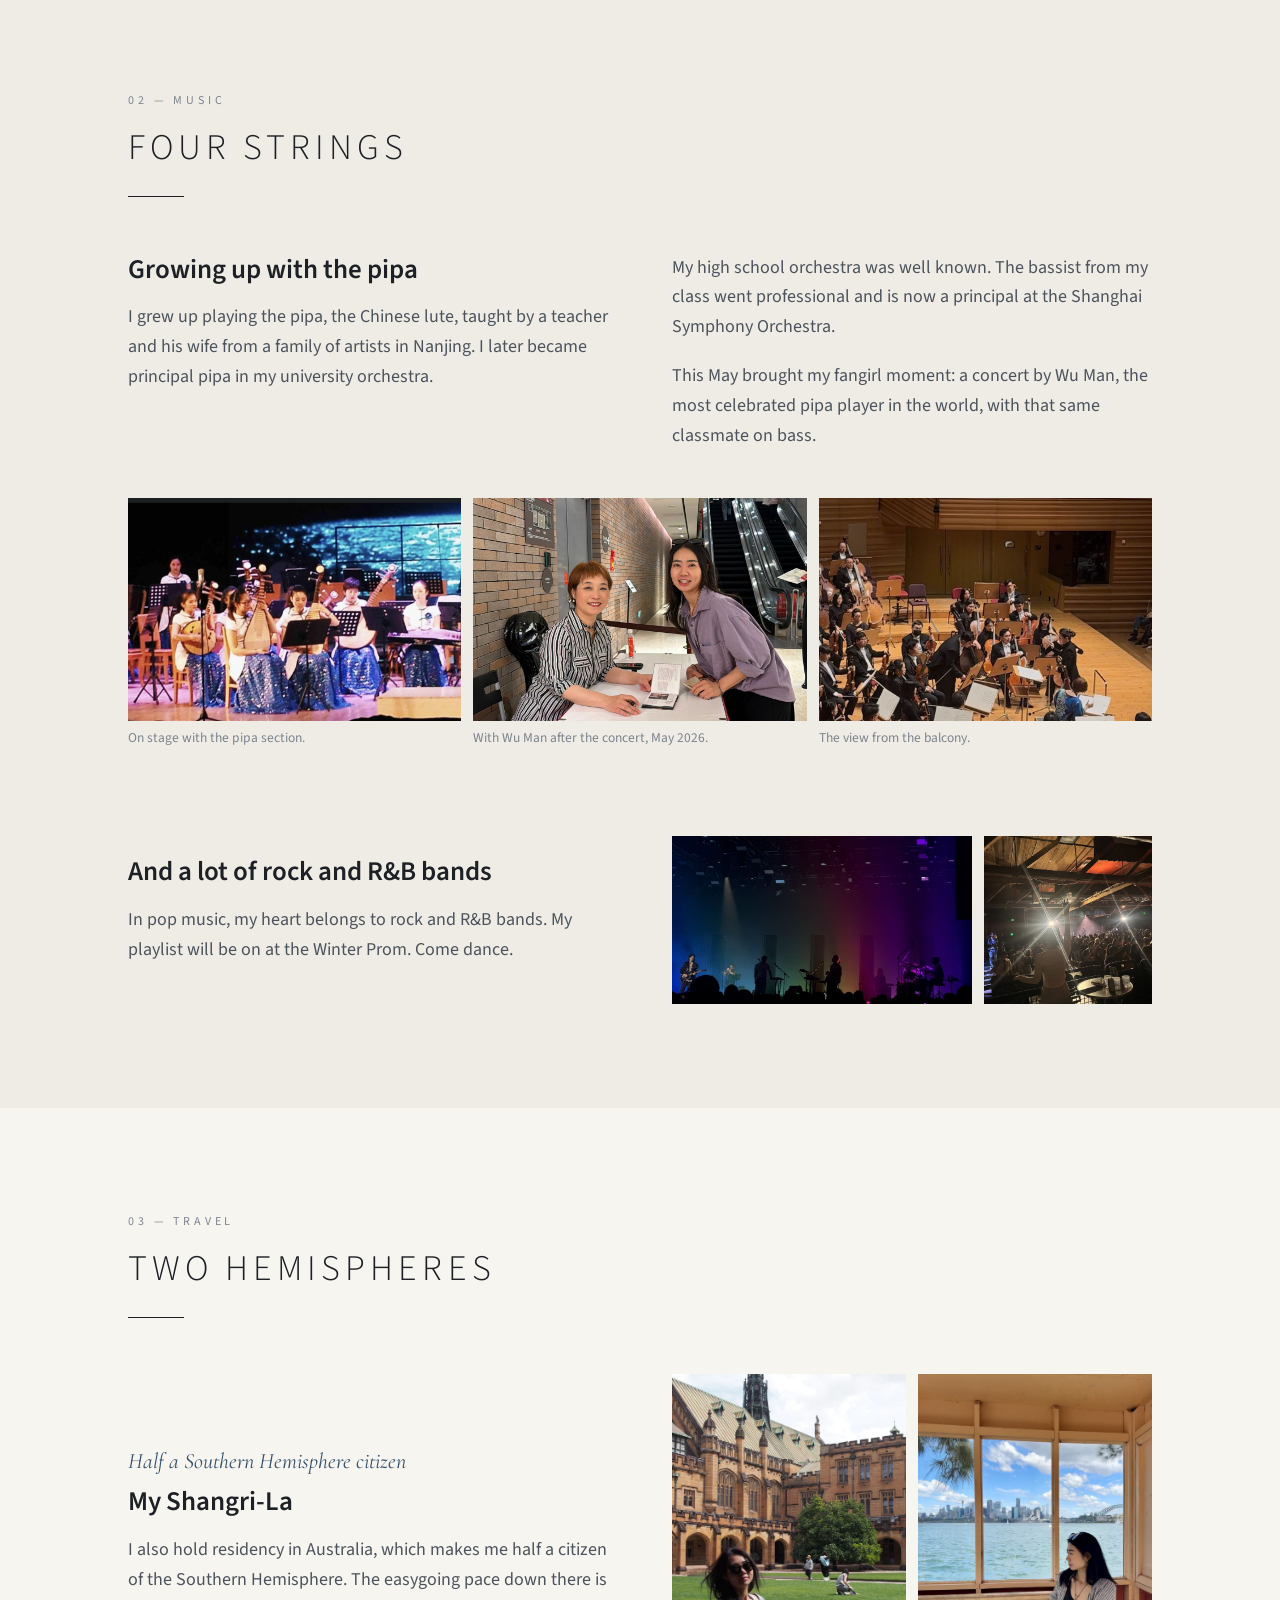
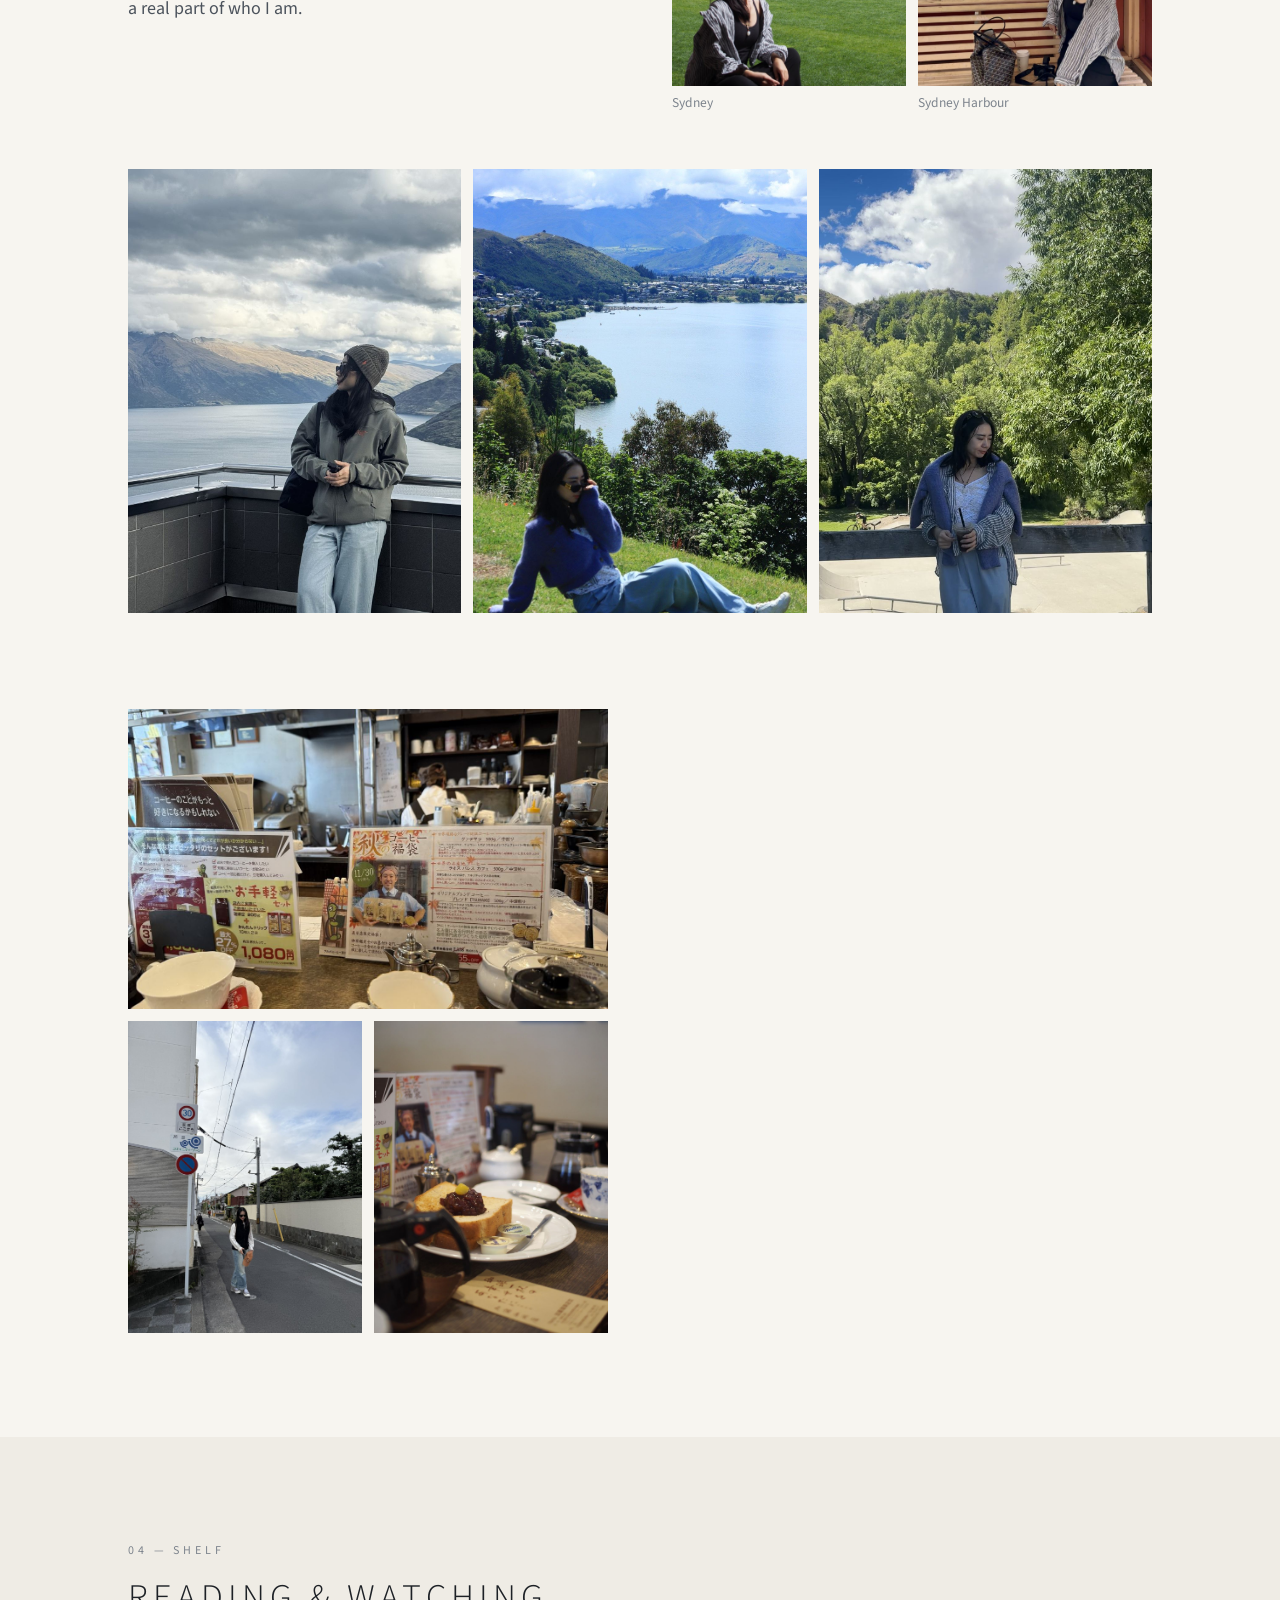
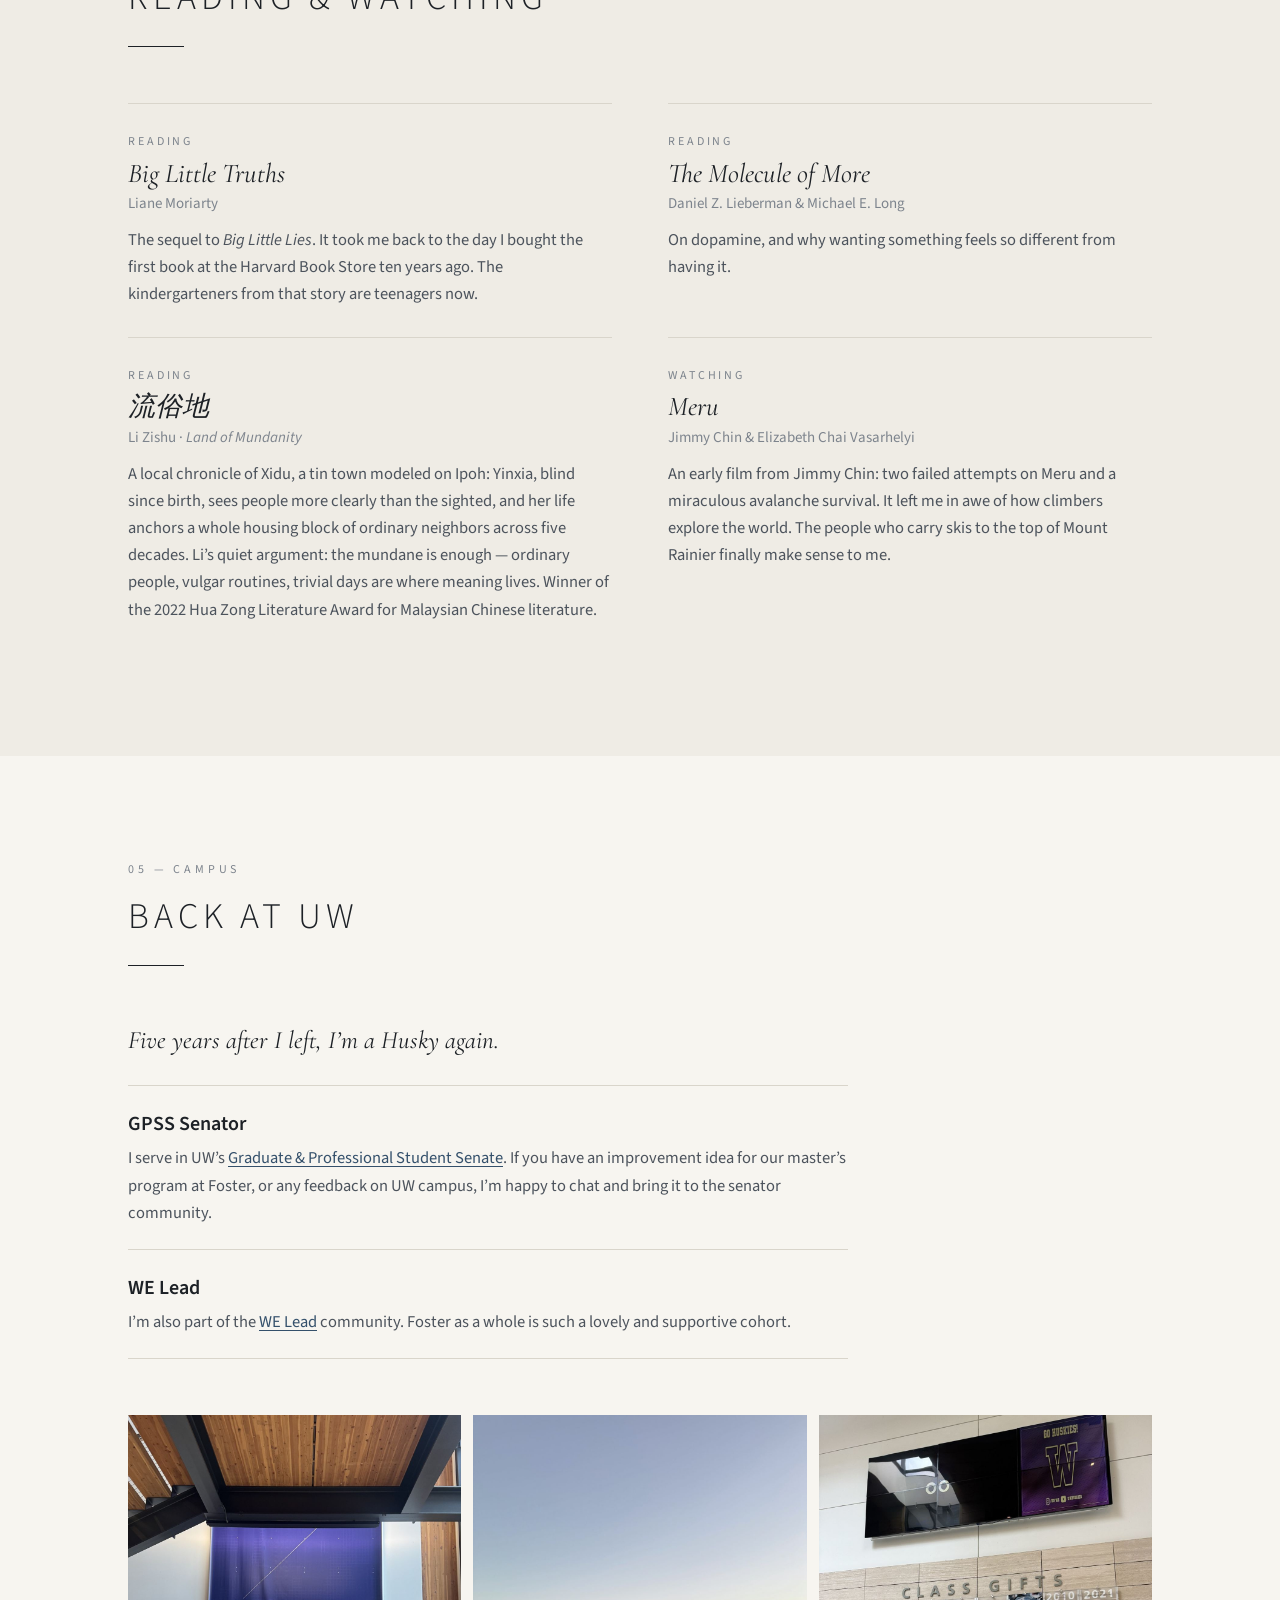
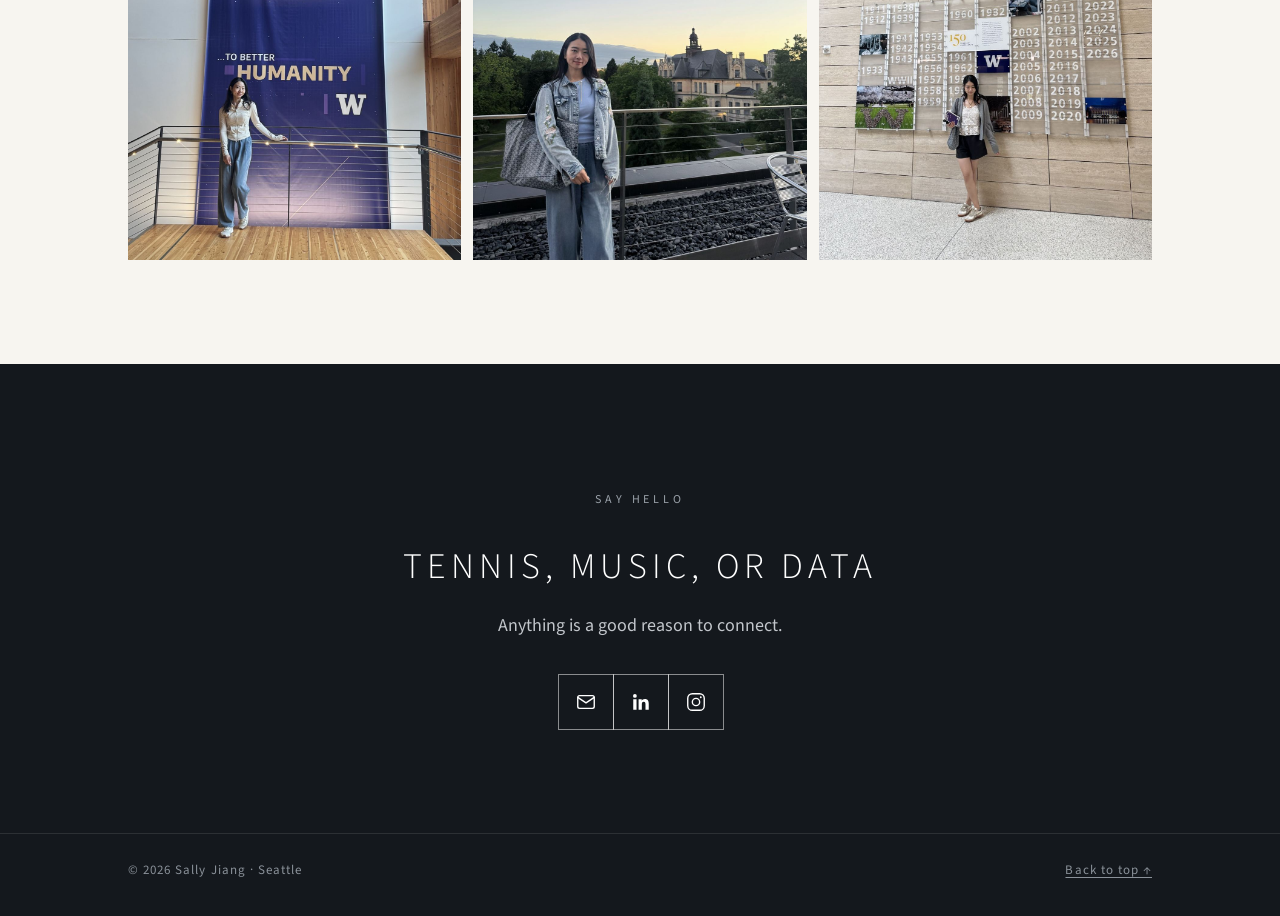
==== commit 8ff28002: "Add files via upload" ====
--- a/life.html
+++ b/life.html
@@ -85,8 +85,8 @@
     </div>
     <div class="story" style="margin-top:88px">
       <div class="text reveal">
-        <h3>And a lot of Taiwanese bands</h3>
-        <p>In pop music, my heart belongs to bands from Taiwan. My playlist will be on at the Winter Prom. Come dance.</p>
+        <h3>And a lot of rock and R&amp;B bands</h3>
+        <p>In pop music, my heart belongs to rock and R&amp;B bands. My playlist will be on at the Winter Prom. Come dance.</p>
       </div>
       <div class="photos duo reveal">
         <figure><img src="img/concert.jpg" alt="A band on stage lit in blue and purple" loading="lazy"></figure>
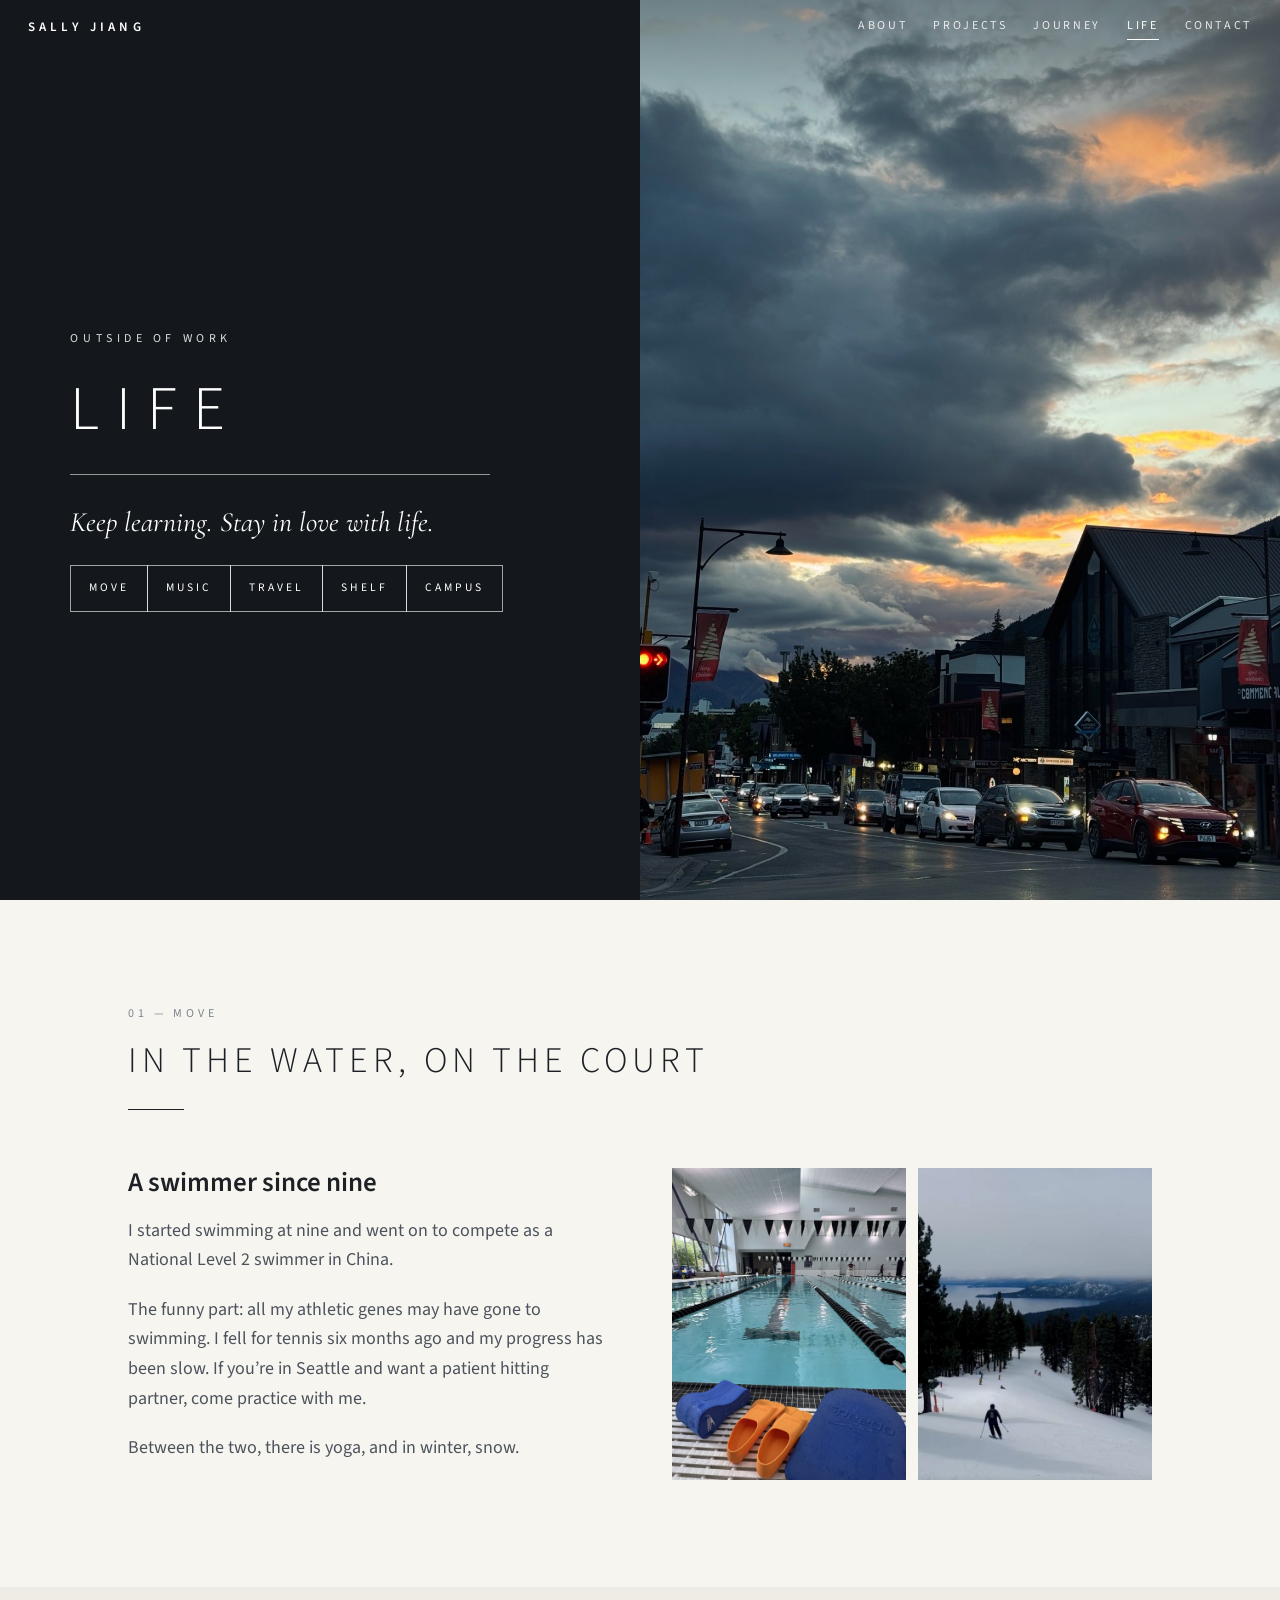
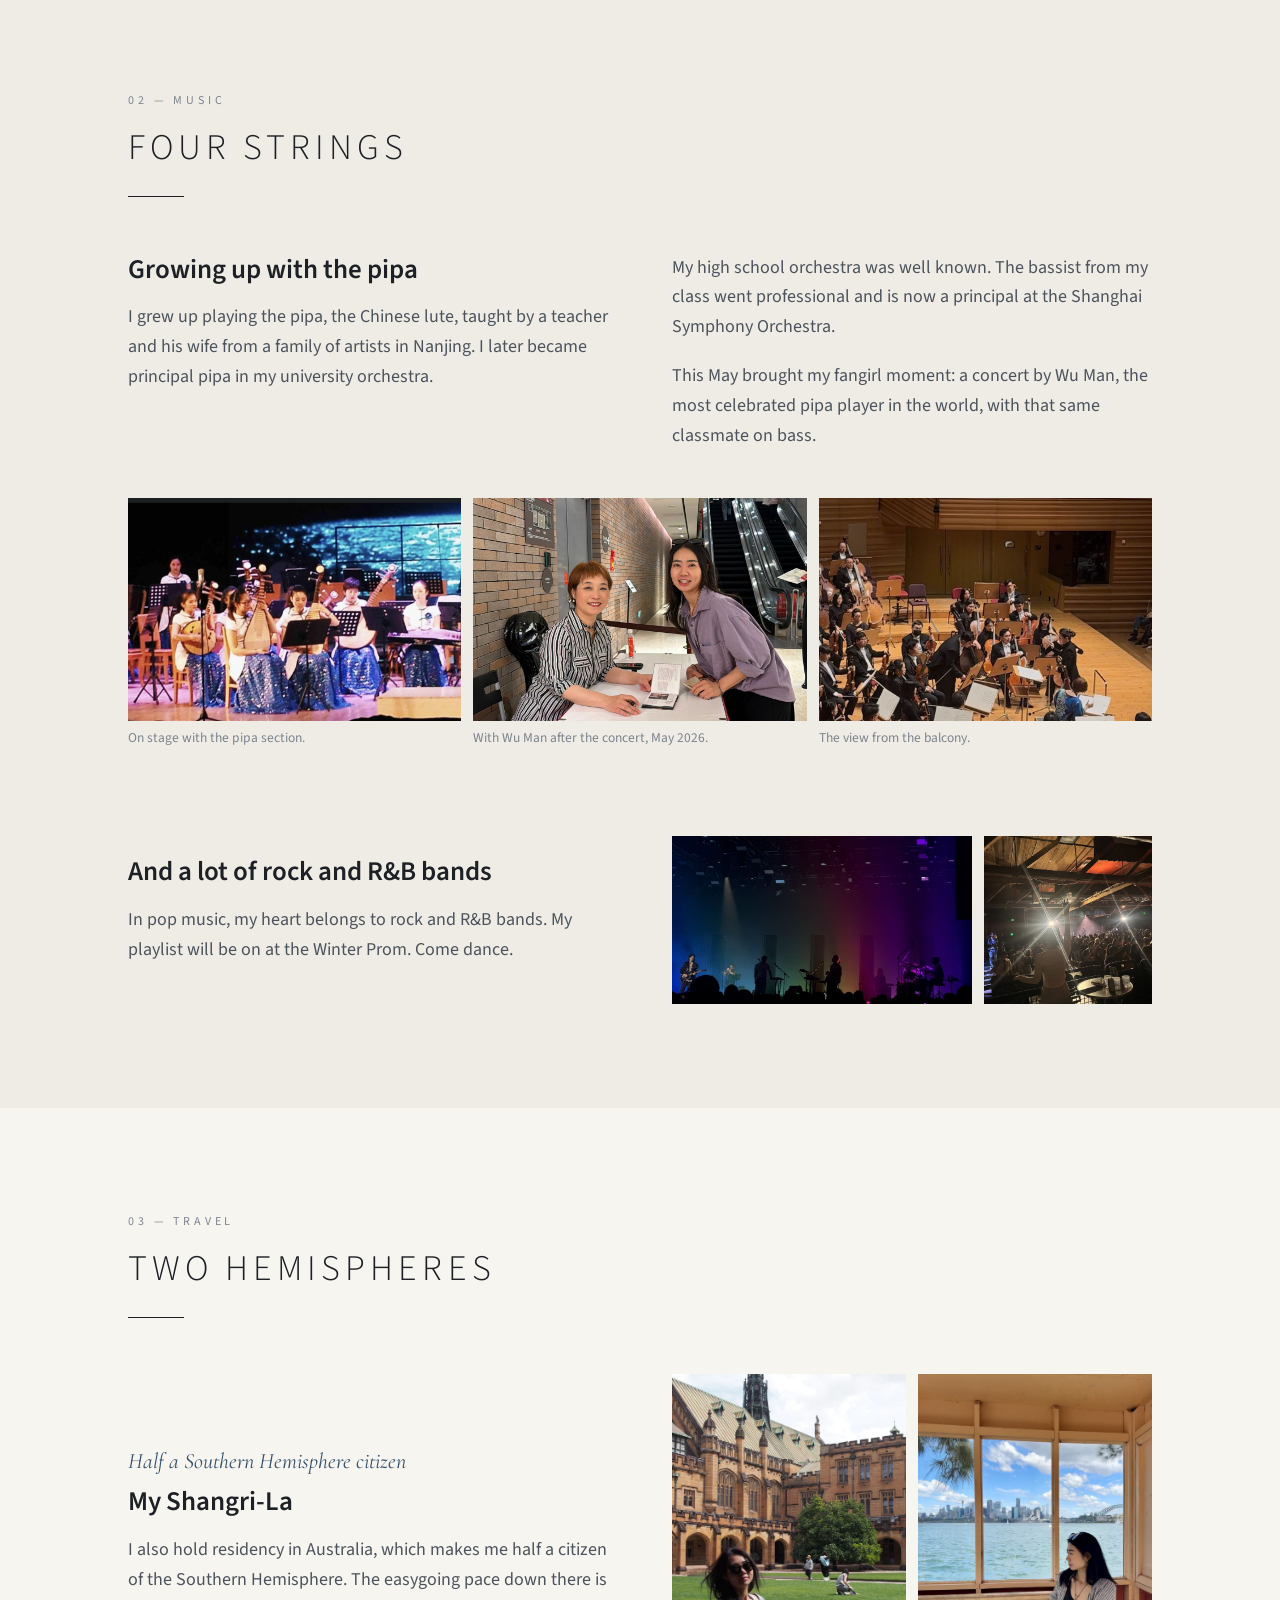
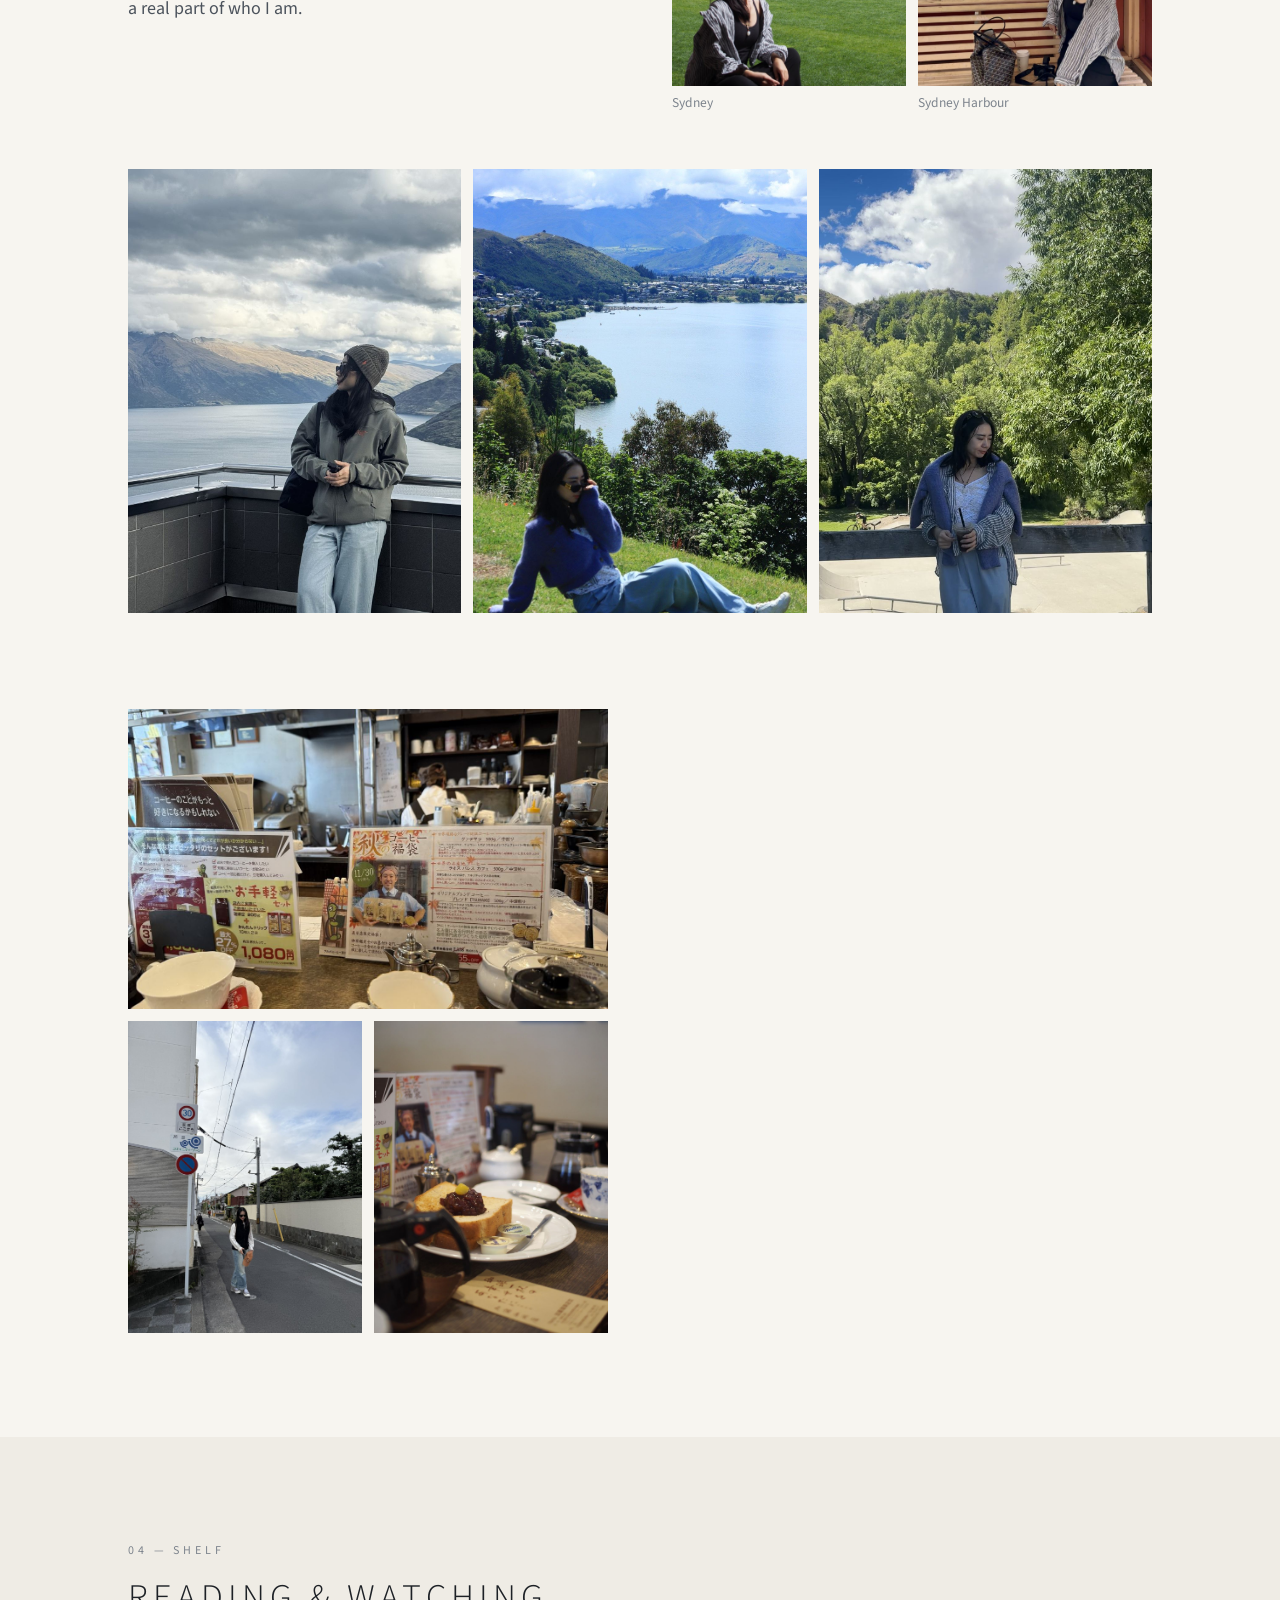
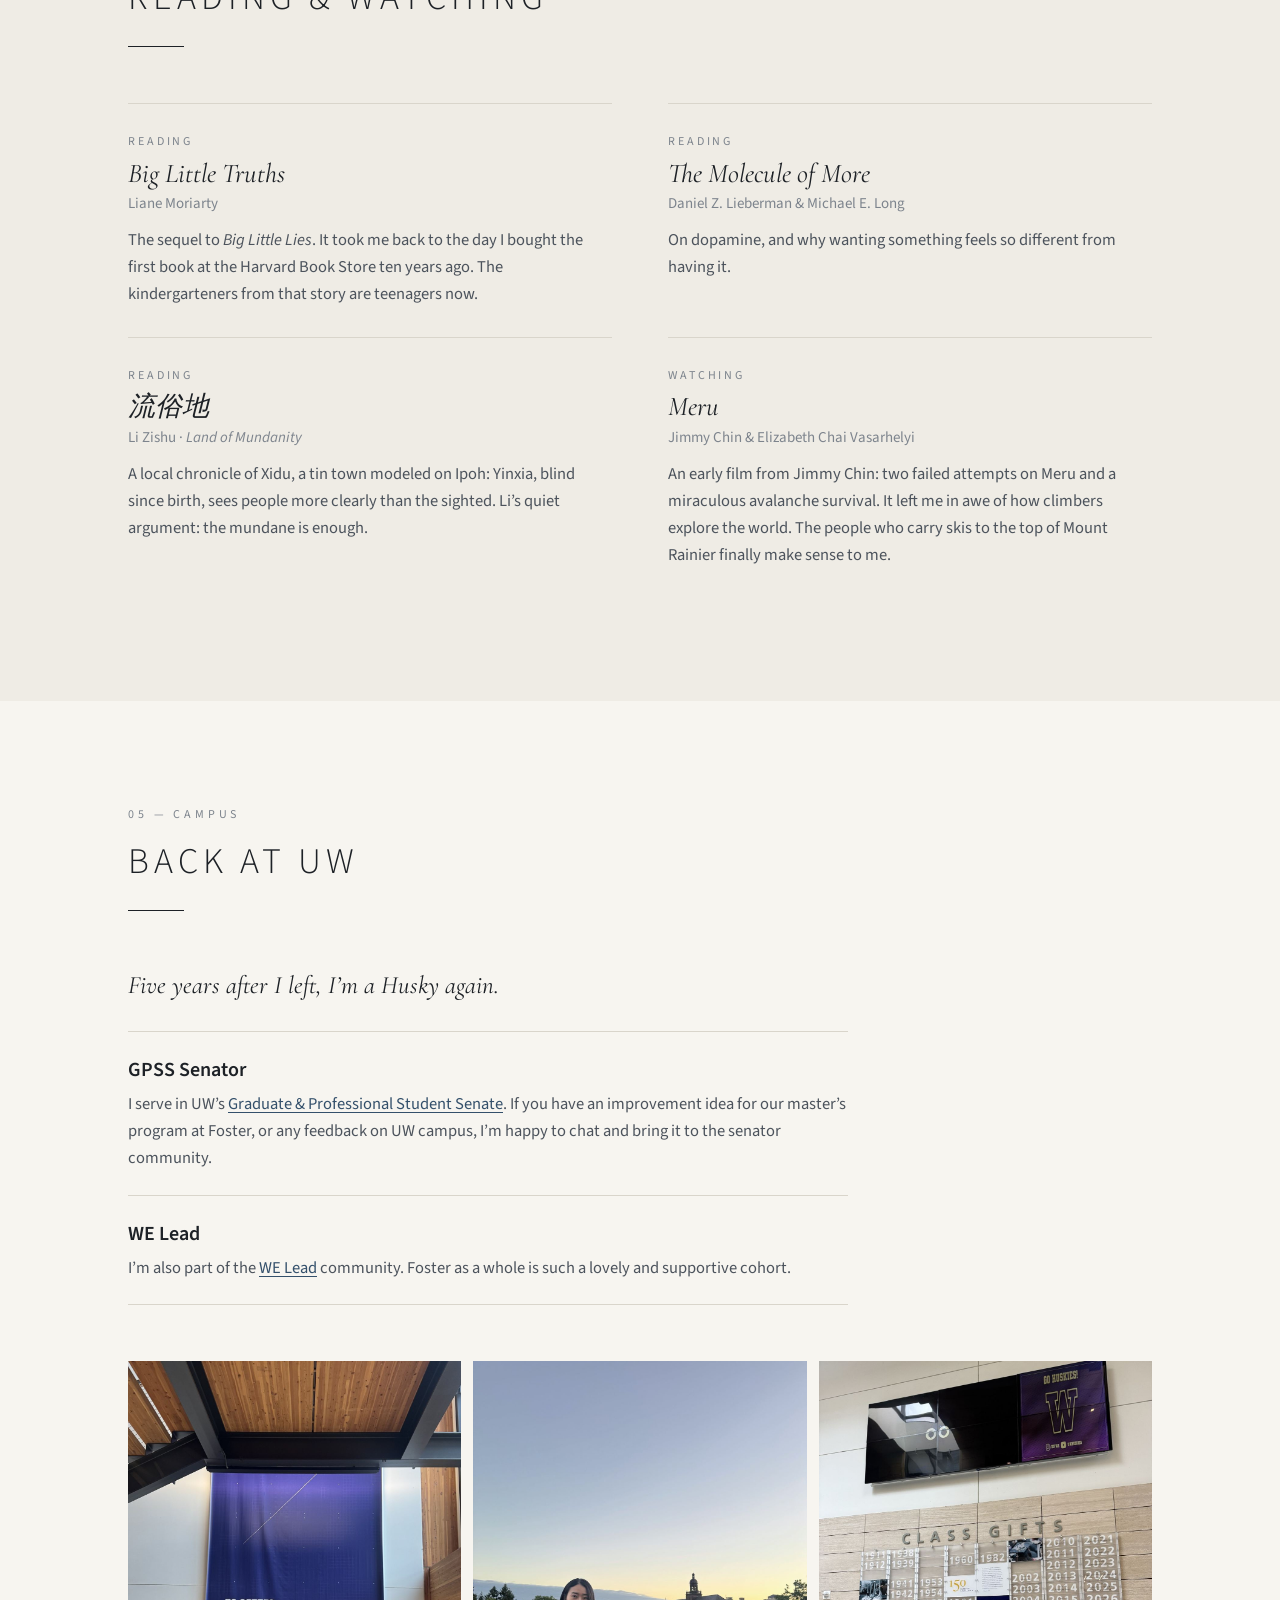
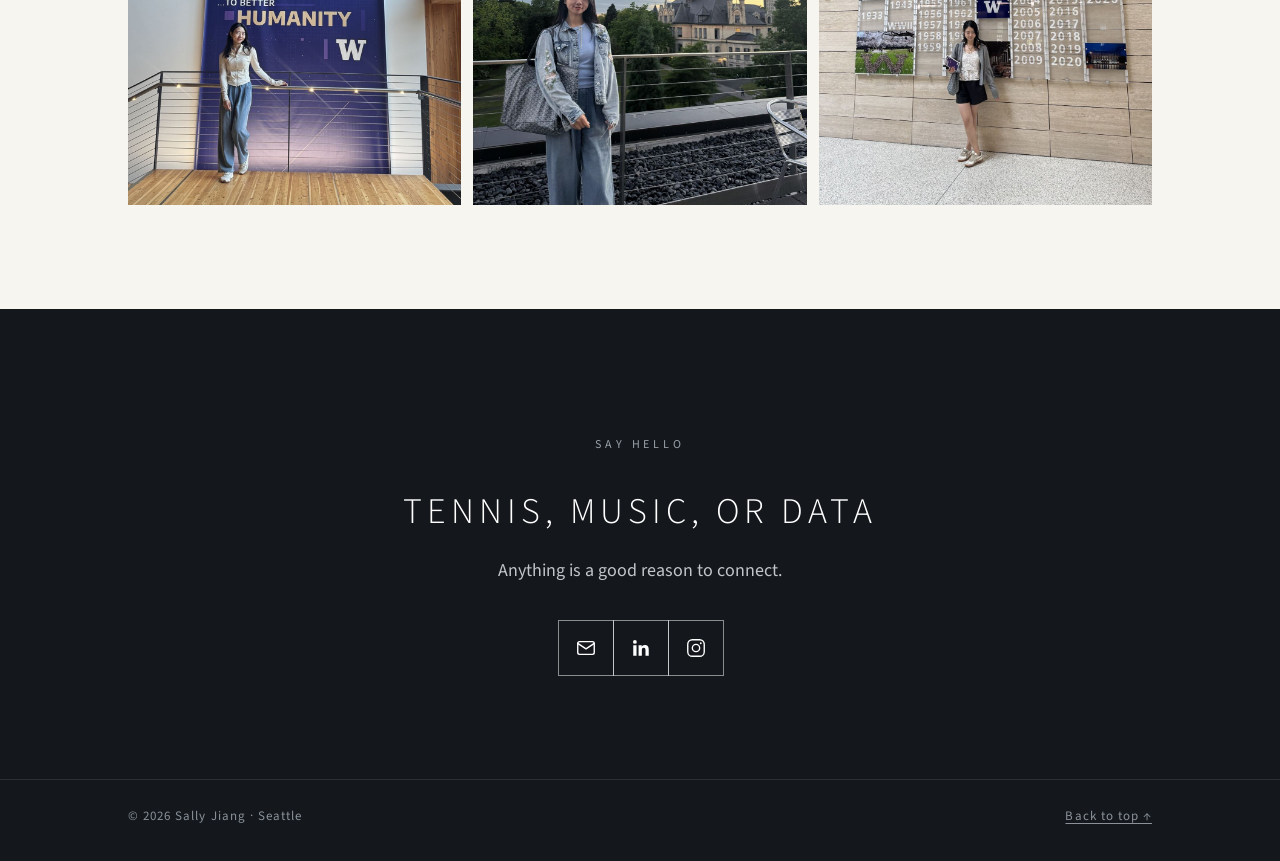
==== commit b4bc248c: "Add files via upload" ====
--- a/life.html
+++ b/life.html
@@ -161,7 +161,7 @@
         <p class="kind">Reading</p>
         <h3><a href="https://www.goodreads.com/book/show/56430511">流俗地</a></h3>
         <p class="by">Li Zishu · <i>Land of Mundanity</i></p>
-        <p>A local chronicle of Xidu, a tin town modeled on Ipoh: Yinxia, blind since birth, sees people more clearly than the sighted, and her life anchors a whole housing block of ordinary neighbors across five decades. Li’s quiet argument: the mundane is enough — ordinary people, vulgar routines, trivial days are where meaning lives. Winner of the 2022 Hua Zong Literature Award for Malaysian Chinese literature.</p>
+        <p>A local chronicle of Xidu, a tin town modeled on Ipoh: Yinxia, blind since birth, sees people more clearly than the sighted. Li’s quiet argument: the mundane is enough.</p>
       </article>
       <article>
         <p class="kind">Watching</p>
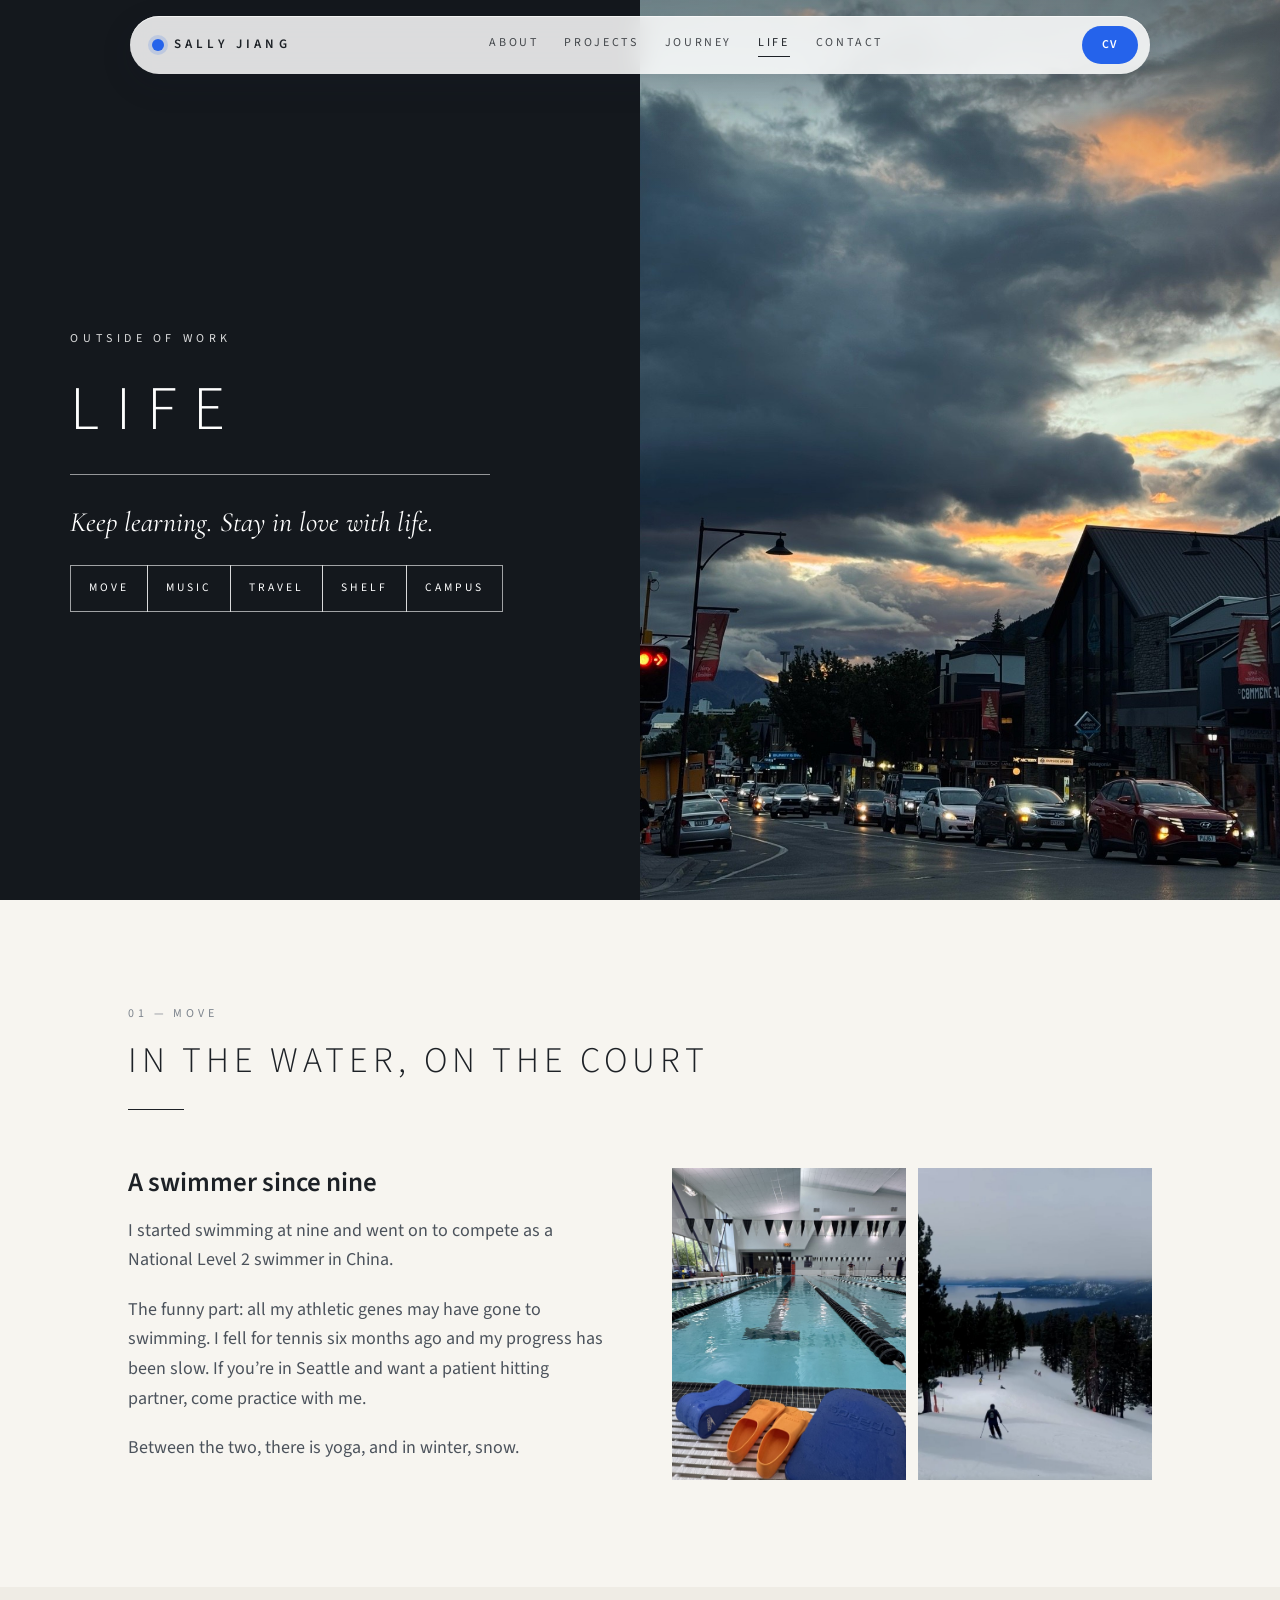
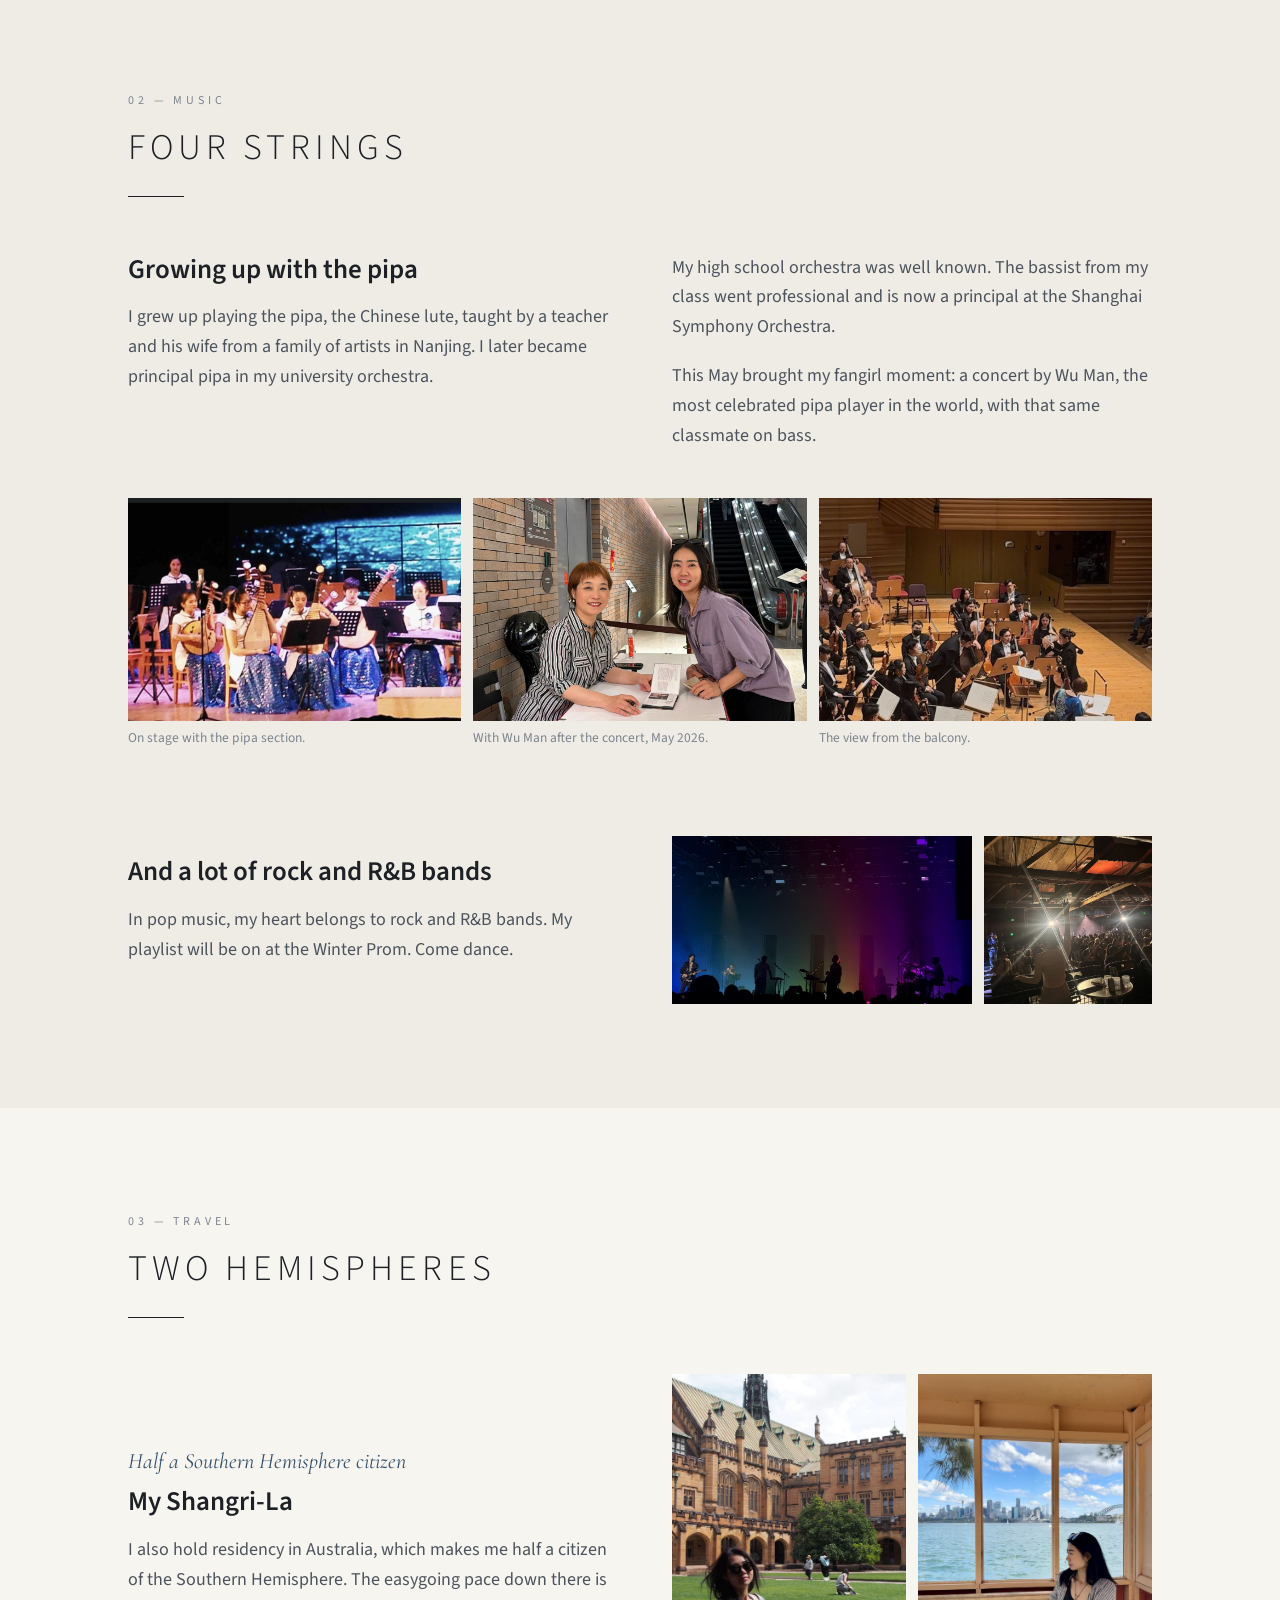
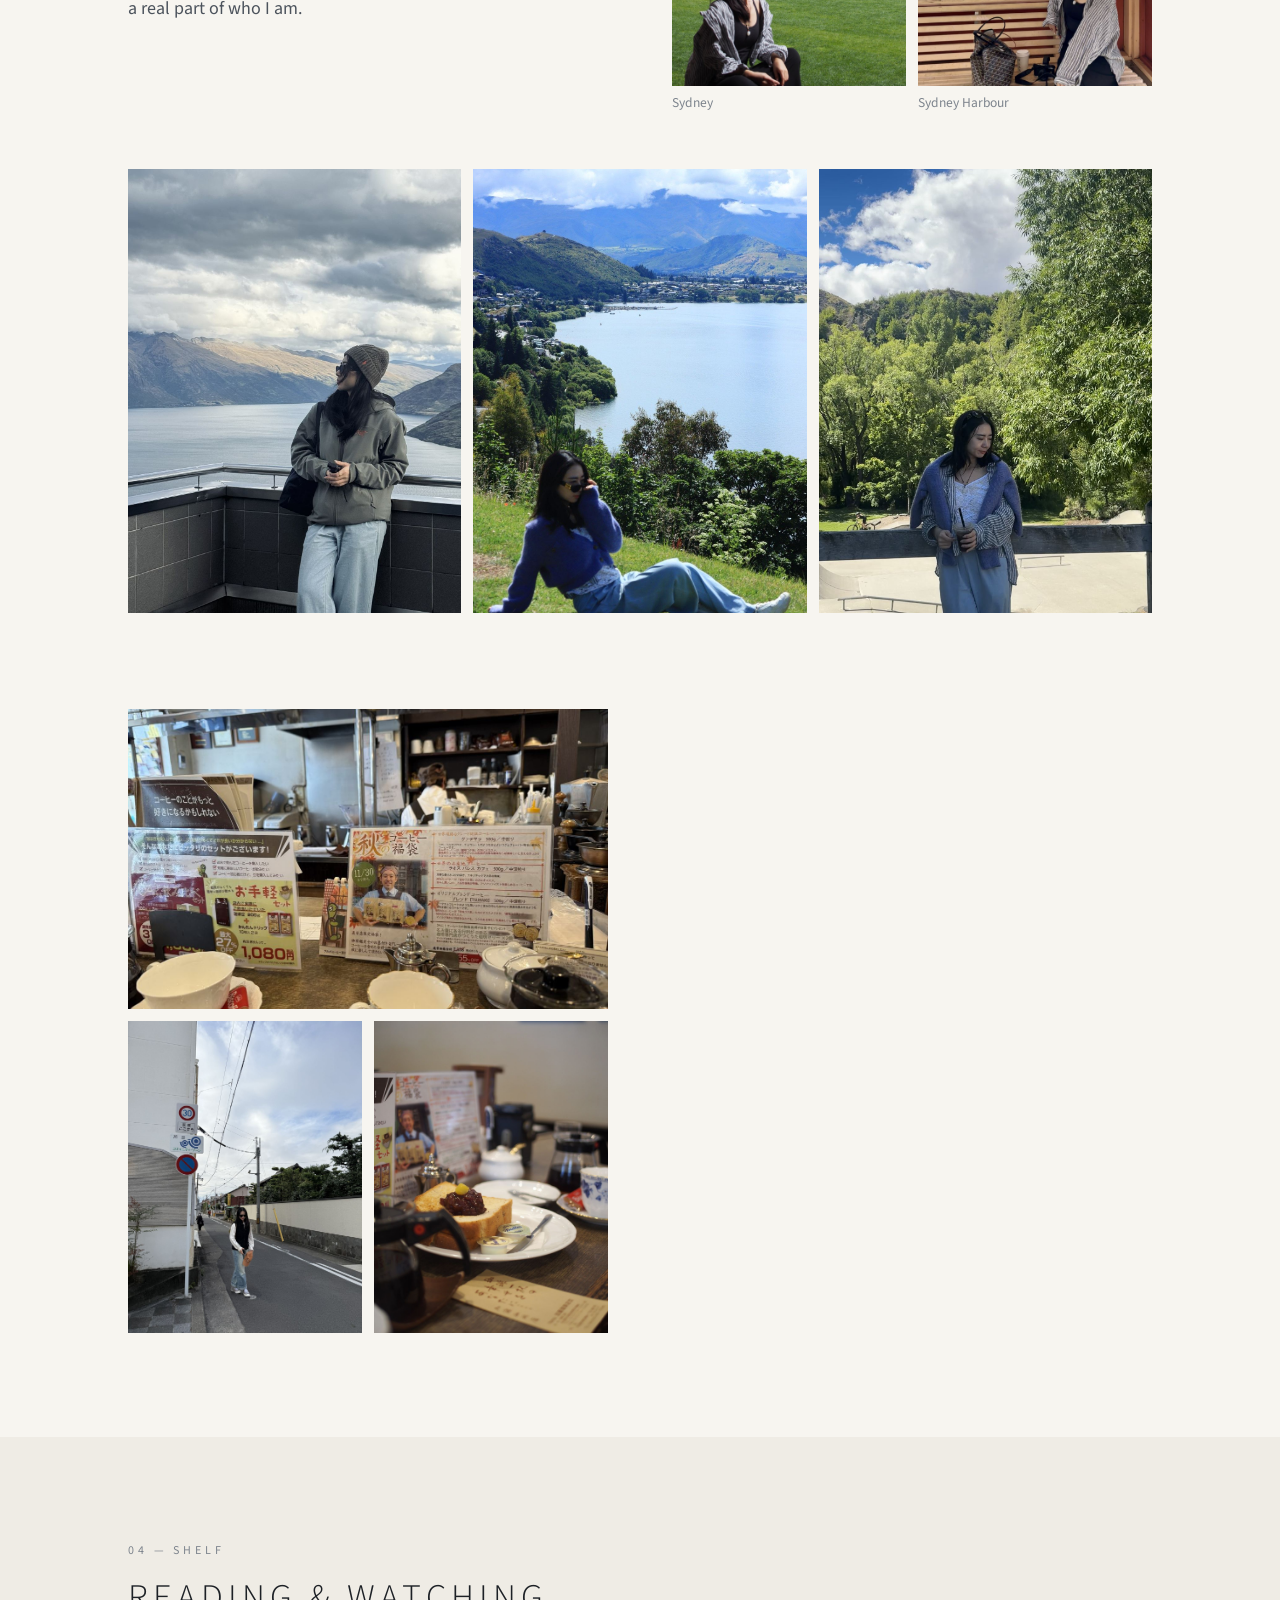
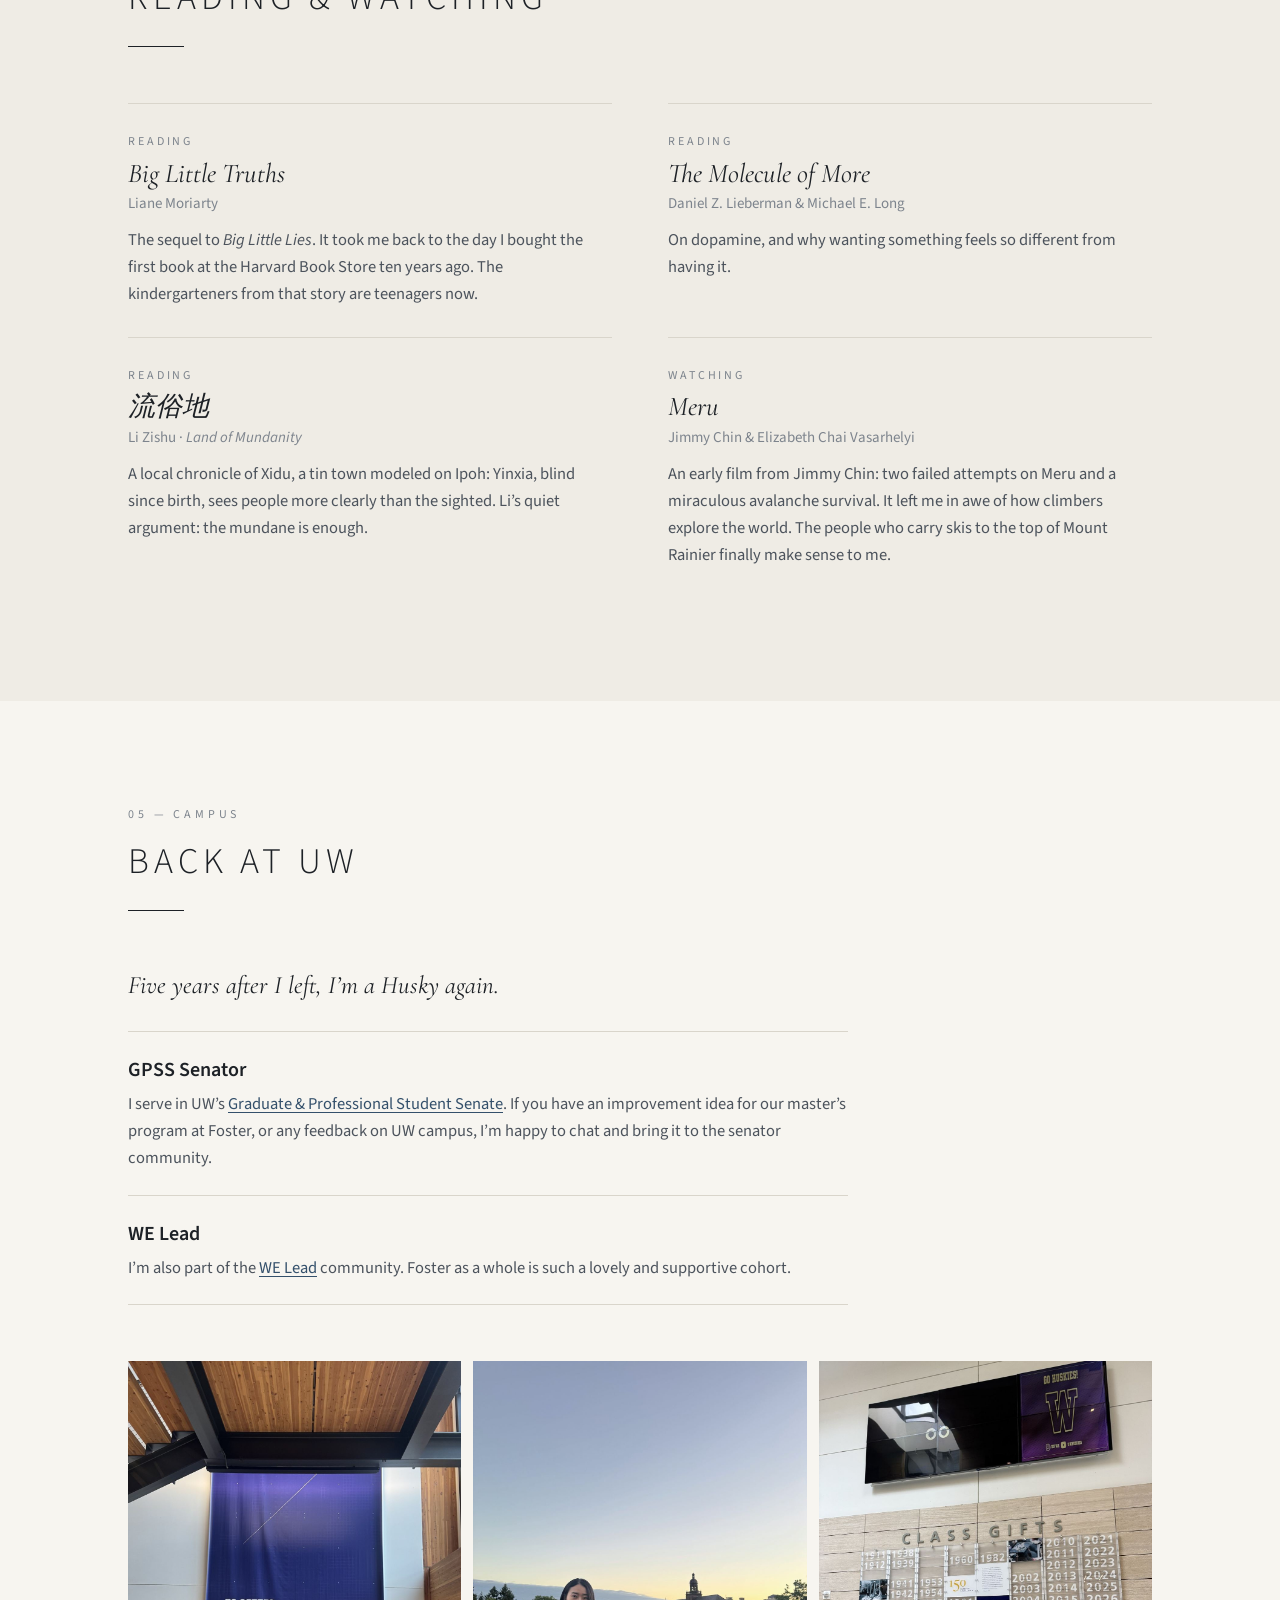
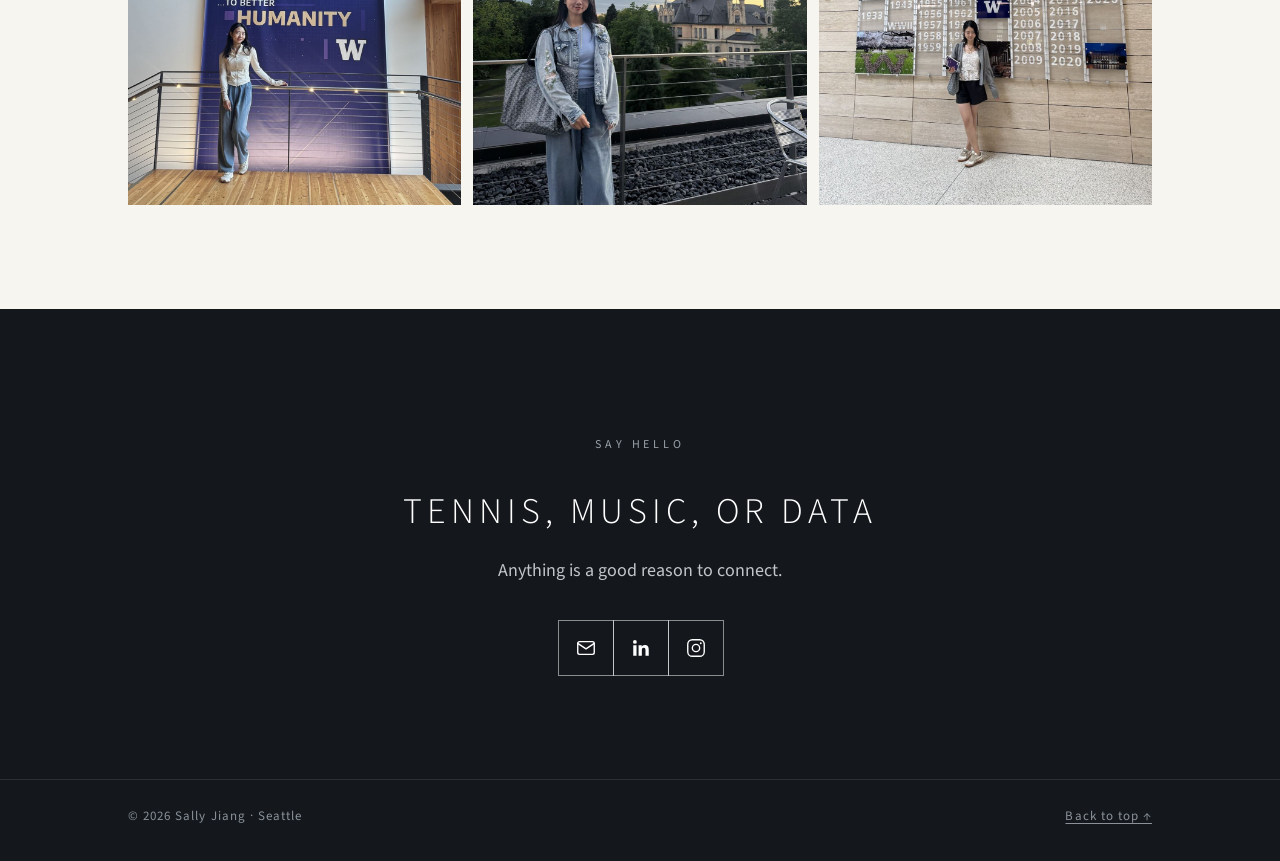
==== commit b91d8f13: "Floating pill top bar with CV button" ====
--- a/life.html
+++ b/life.html
@@ -14,7 +14,7 @@
 <body>
 
 <header class="topbar" id="topbar">
-  <a class="brand" href="index.html">Sally Jiang</a>
+  <a class="brand" href="index.html"><span class="dot" aria-hidden="true"></span>Sally Jiang</a>
   <nav aria-label="Primary">
     <a class="opt" href="index.html#about">About</a>
     <a href="index.html#projects">Projects</a>
@@ -22,6 +22,7 @@
     <a href="life.html" aria-current="page">Life</a>
     <a class="opt" href="#contact">Contact</a>
   </nav>
+  <a class="cv-btn" href="Sally-Jiang-CV.pdf" target="_blank" rel="noopener">CV</a>
 </header>
 
 <div class="hero split" id="top">
--- a/style.css
+++ b/style.css
@@ -34,30 +34,46 @@
 
 .wrap { max-width: var(--wrap); margin: 0 auto; padding: 0 28px; }
 
-/* ---------- Top bar ---------- */
+/* ---------- Top bar (floating pill, like boussioux.com) ---------- */
 .topbar {
-  position: fixed; inset: 0 0 auto 0; z-index: 20;
-  display: flex; align-items: center; justify-content: space-between;
-  padding: 16px 28px;
-  color: #fff;
-  transition: background .3s, color .3s, box-shadow .3s, padding .3s;
+  position: fixed; top: 16px; left: 50%; transform: translateX(-50%); z-index: 20;
+  width: min(1020px, calc(100% - 32px));
+  display: flex; align-items: center; justify-content: space-between; gap: 18px;
+  padding: 10px 12px 10px 22px;
+  color: var(--ink);
+  background: rgba(255, 255, 255, .85);
+  -webkit-backdrop-filter: blur(12px); backdrop-filter: blur(12px);
+  border-radius: 999px;
+  box-shadow: 0 10px 32px rgba(20, 30, 50, .14), 0 1px 0 rgba(255, 255, 255, .65) inset;
+  transition: background .3s, box-shadow .3s, padding .3s;
 }
 .topbar .brand {
+  display: inline-flex; align-items: center; gap: 10px;
   font-size: 13px; letter-spacing: .32em; text-transform: uppercase;
   color: inherit; text-decoration: none; font-weight: 600;
+  white-space: nowrap;
+}
+.topbar .brand .dot {
+  width: 12px; height: 12px; flex: none; border-radius: 50%;
+  background: #2563eb; box-shadow: 0 0 0 4px rgba(37, 99, 235, .16);
 }
 .topbar nav { display: flex; gap: 26px; }
 .topbar nav a {
   font-size: 12px; letter-spacing: .22em; text-transform: uppercase;
-  color: inherit; text-decoration: none; opacity: .85;
+  color: inherit; text-decoration: none; opacity: .8; white-space: nowrap;
 }
 .topbar nav a:hover, .topbar nav a[aria-current] { opacity: 1; border-bottom: 1px solid currentColor; padding-bottom: 3px; }
+.topbar .cv-btn {
+  flex: none;
+  background: #2563eb; color: #fff;
+  font-size: 12px; letter-spacing: .14em; text-transform: uppercase; font-weight: 600;
+  text-decoration: none; padding: 9px 20px; border-radius: 999px;
+  transition: background .2s;
+}
+.topbar .cv-btn:hover { background: #1d4ed8; color: #fff; }
 .topbar.solid {
-  background: rgba(247, 245, 240, .94);
-  backdrop-filter: blur(8px);
-  color: var(--ink);
-  box-shadow: 0 1px 0 var(--line);
-  padding: 12px 28px;
+  background: rgba(255, 255, 255, .94);
+  box-shadow: 0 12px 36px rgba(20, 30, 50, .18), 0 1px 0 rgba(255, 255, 255, .65) inset;
 }
 
 /* ---------- Hero ---------- */
@@ -359,11 +375,12 @@
 }
 @media (max-width: 640px) {
   .wrap { padding: 0 20px; }
-  .topbar { padding: 14px 20px; }
-  .topbar.solid { padding: 11px 20px; }
+  .topbar { top: 10px; width: calc(100% - 20px); padding: 8px 10px 8px 16px; gap: 12px; }
+  .topbar.solid { padding: 8px 10px 8px 16px; }
   .topbar nav { gap: 16px; }
   .topbar nav a.opt { display: none; }
   .topbar .brand { letter-spacing: .22em; }
+  .topbar .cv-btn { padding: 8px 16px; }
   .hero h1 { letter-spacing: .18em; padding-left: .18em; }
   .boxnav a { min-width: 0; flex: 1 1 40%; padding: 13px 10px; }
   .contact .links a { flex: 1 1 100%; }
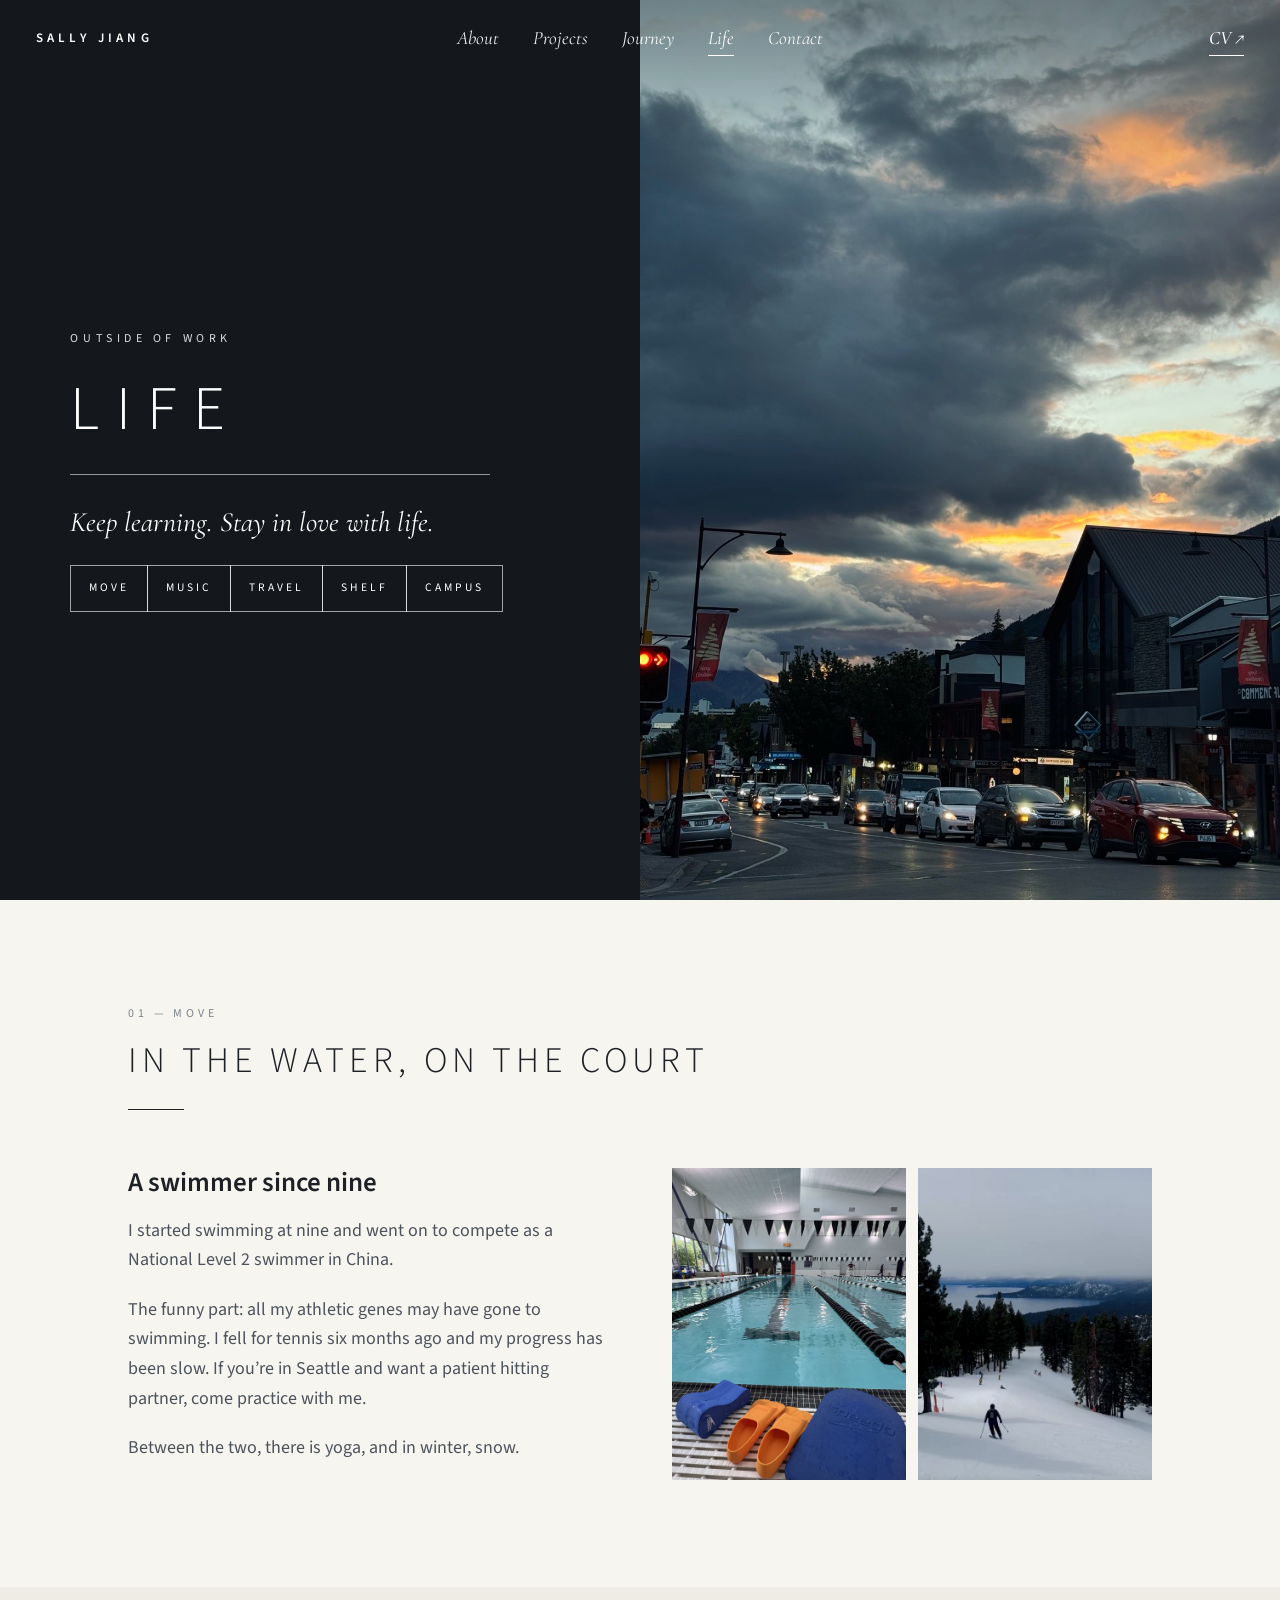
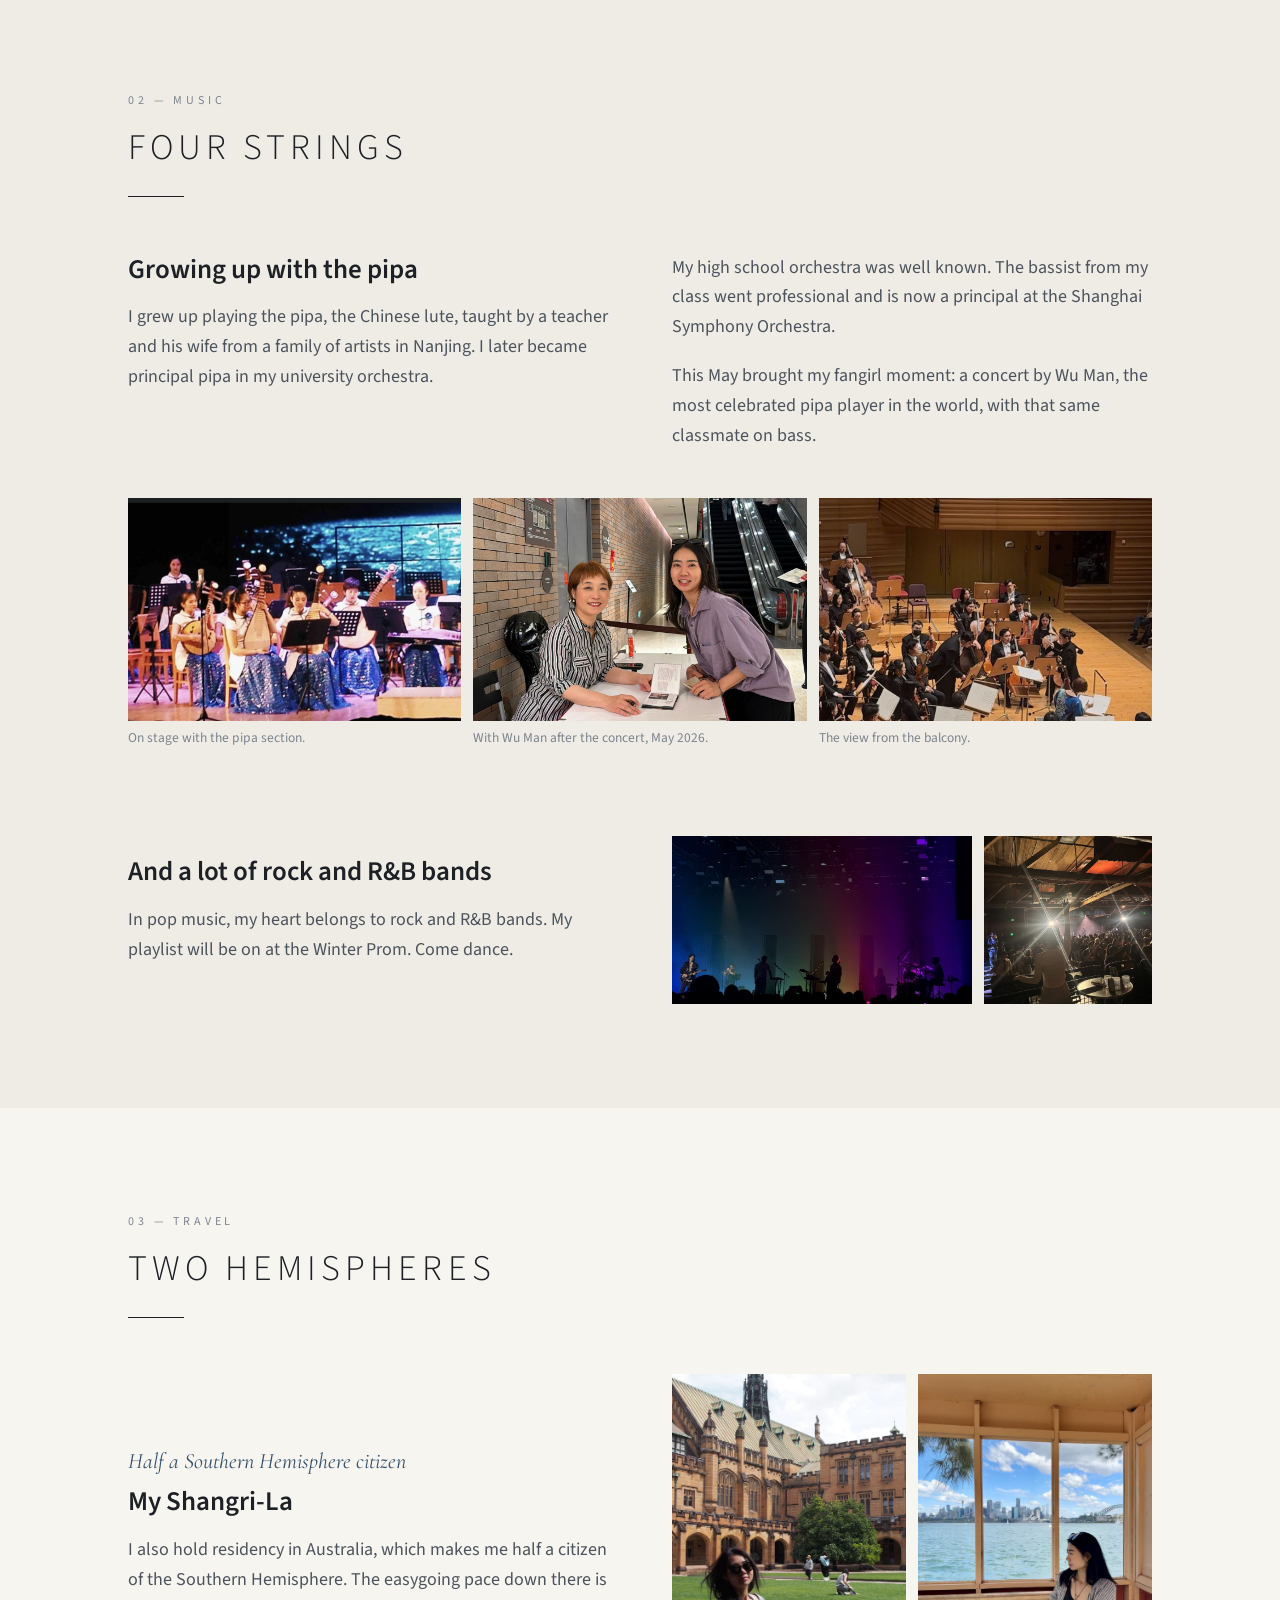
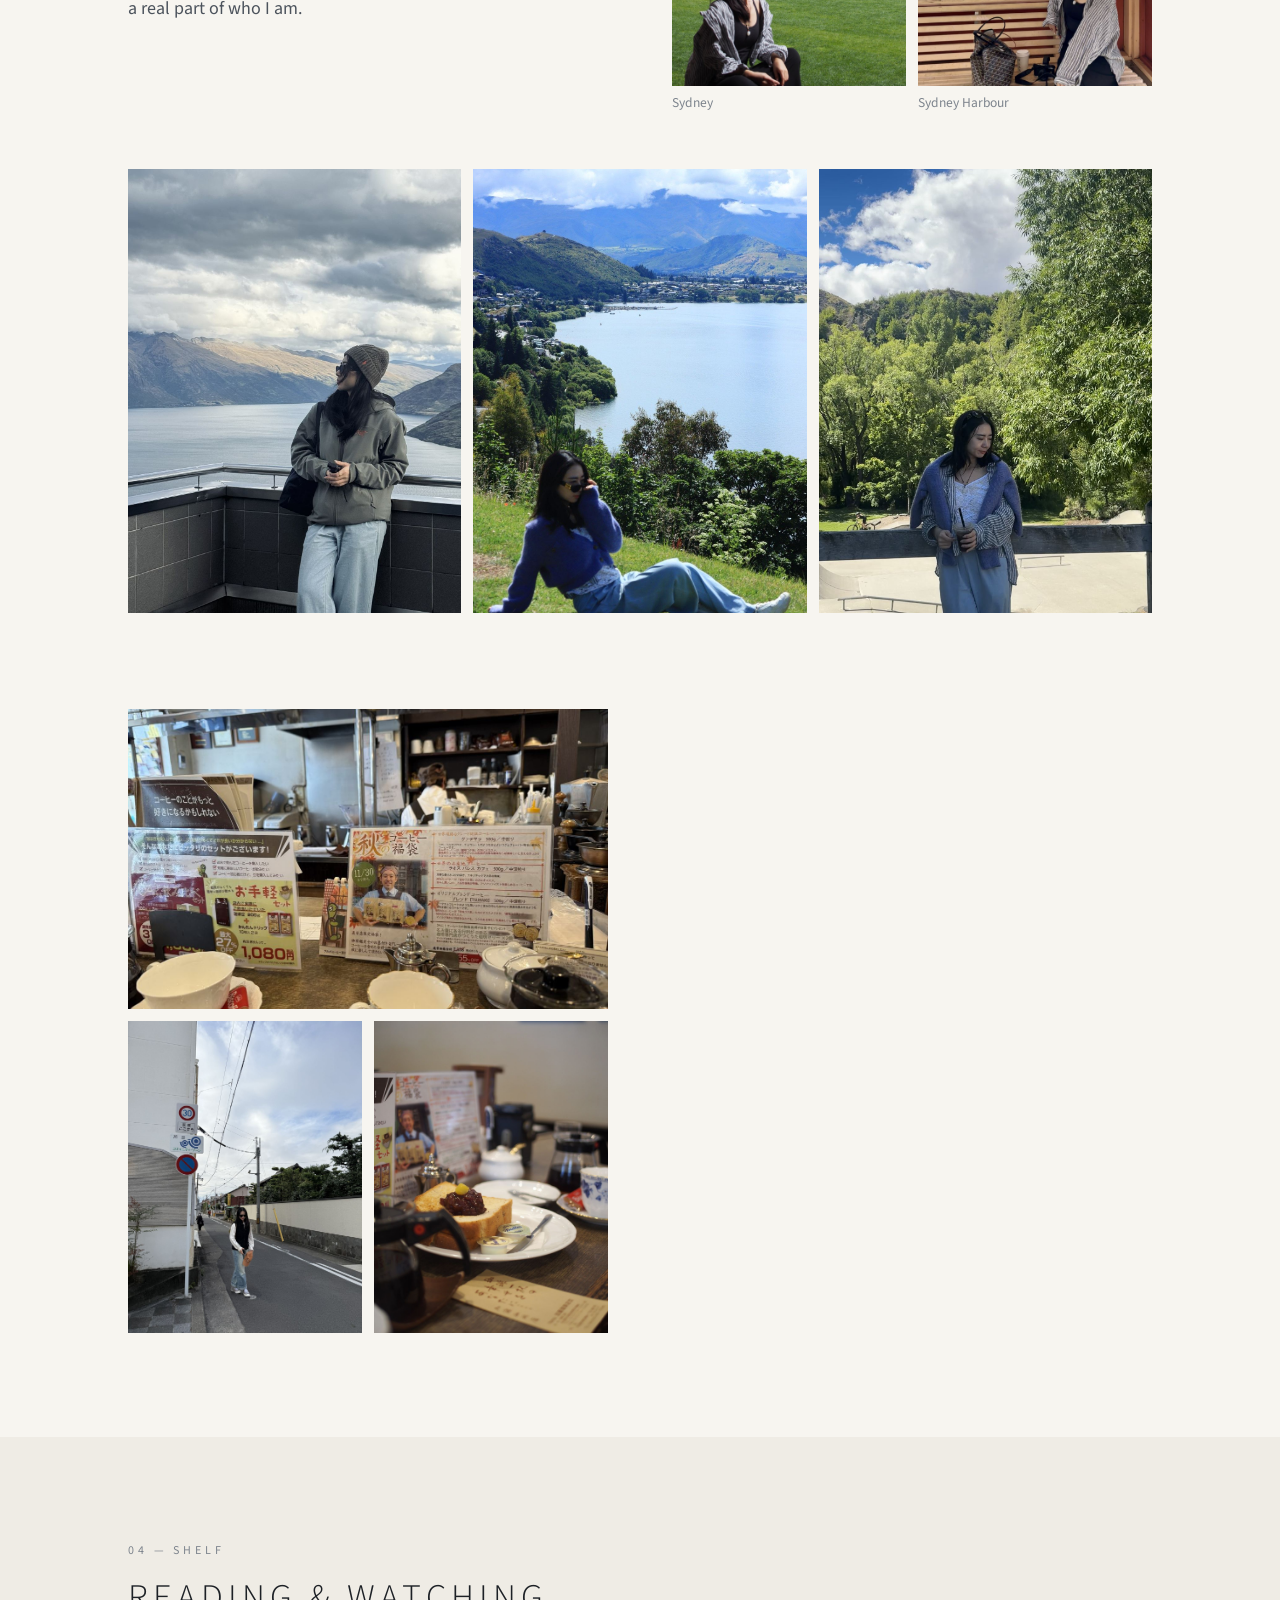
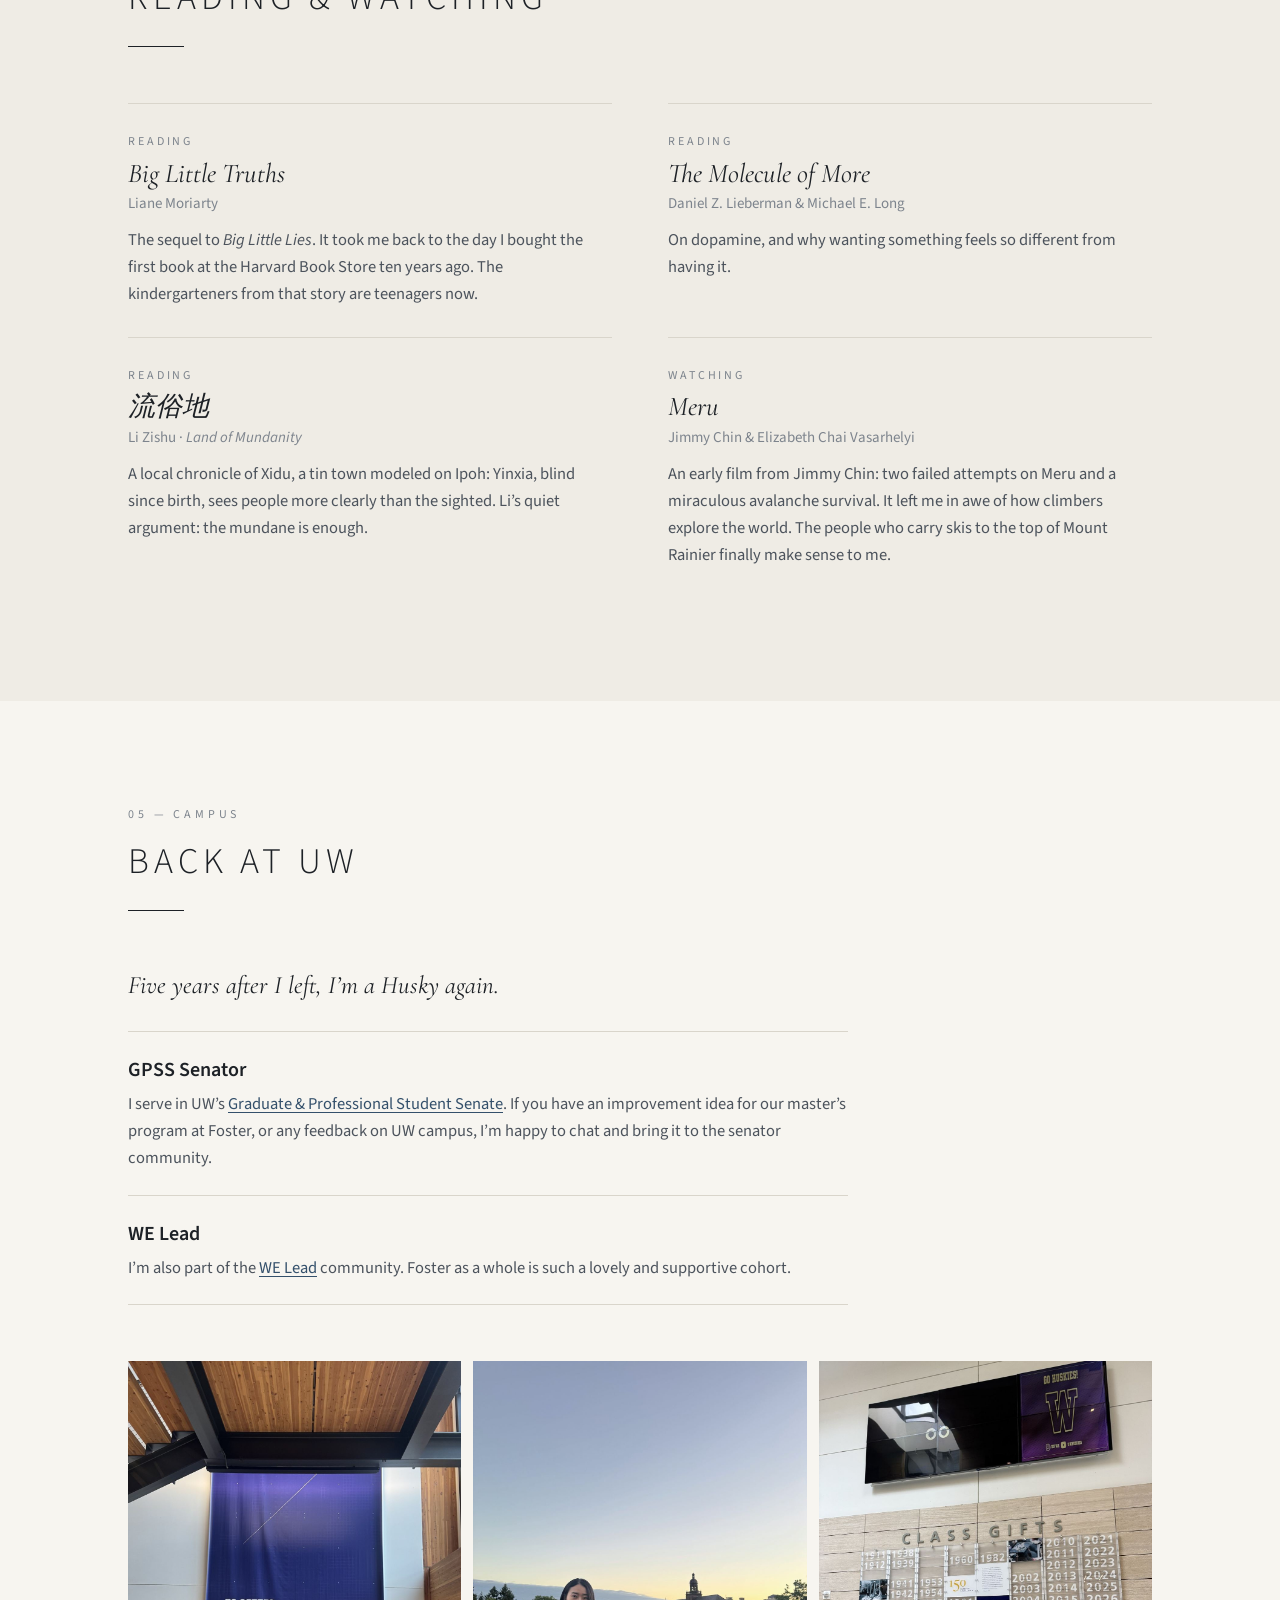
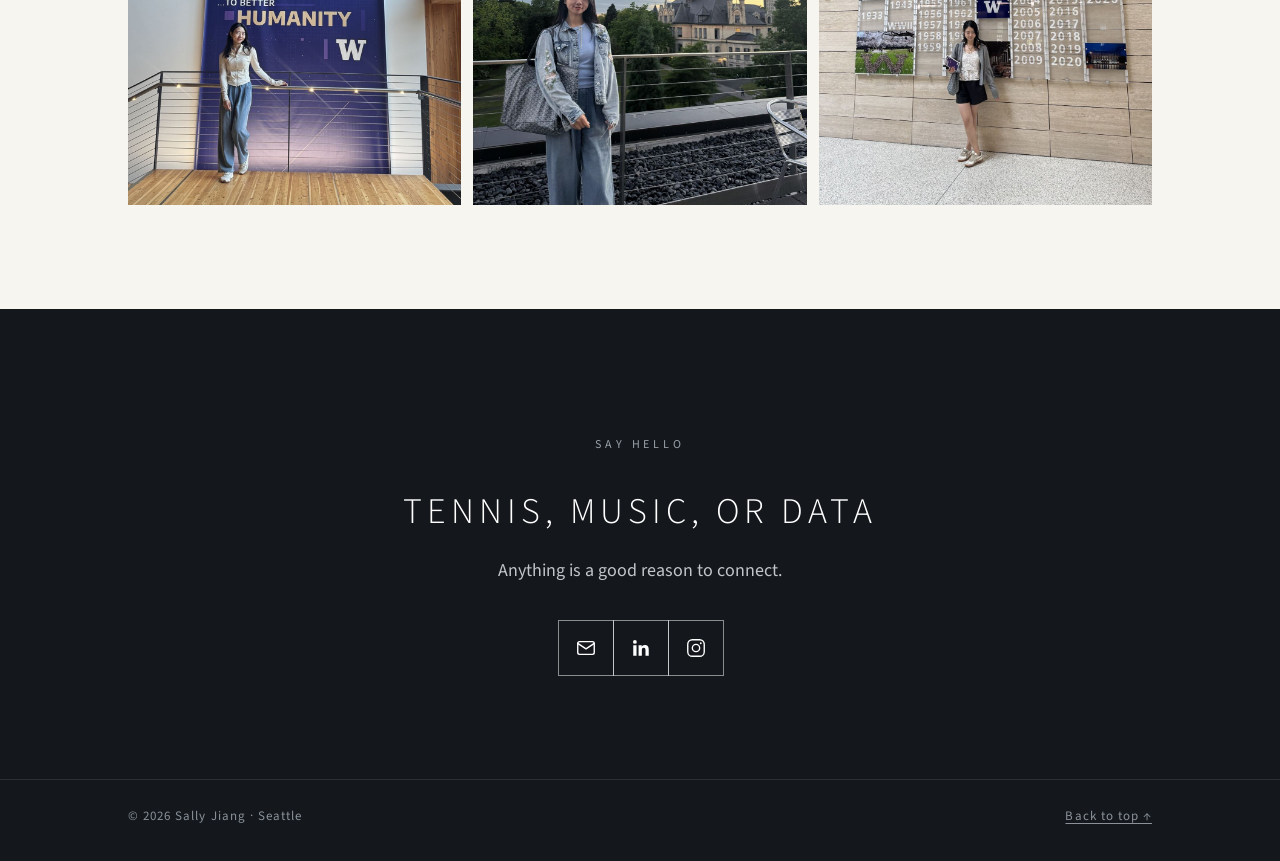
==== commit 990e56a8: "Editorial serif top bar (version D)" ====
--- a/life.html
+++ b/life.html
@@ -14,7 +14,7 @@
 <body>
 
 <header class="topbar" id="topbar">
-  <a class="brand" href="index.html"><span class="dot" aria-hidden="true"></span>Sally Jiang</a>
+  <a class="brand" href="index.html">Sally Jiang</a>
   <nav aria-label="Primary">
     <a class="opt" href="index.html#about">About</a>
     <a href="index.html#projects">Projects</a>
@@ -22,7 +22,7 @@
     <a href="life.html" aria-current="page">Life</a>
     <a class="opt" href="#contact">Contact</a>
   </nav>
-  <a class="cv-btn" href="Sally-Jiang-CV.pdf" target="_blank" rel="noopener">CV</a>
+  <a class="cv-btn" href="Sally-Jiang-CV.pdf" target="_blank" rel="noopener">CV ↗</a>
 </header>
 
 <div class="hero split" id="top">
@@ -223,7 +223,7 @@
 <script>
 (function () {
   var bar = document.getElementById('topbar');
-  function onScroll() { bar.classList.toggle('solid', window.scrollY > window.innerHeight * 0.4); }
+  function onScroll() { bar.classList.toggle('solid', window.scrollY > window.innerHeight - 80); }
   window.addEventListener('scroll', onScroll, { passive: true }); onScroll();
   var els = document.querySelectorAll('.reveal');
   if (!('IntersectionObserver' in window)) { els.forEach(function (e) { e.classList.add('in'); }); return; }
--- a/style.css
+++ b/style.css
@@ -34,46 +34,43 @@
 
 .wrap { max-width: var(--wrap); margin: 0 auto; padding: 0 28px; }
 
-/* ---------- Top bar (floating pill, like boussioux.com) ---------- */
+/* ---------- Top bar (version D: editorial serif, transparent over the photo) ---------- */
 .topbar {
-  position: fixed; top: 16px; left: 50%; transform: translateX(-50%); z-index: 20;
-  width: min(1020px, calc(100% - 32px));
-  display: flex; align-items: center; justify-content: space-between; gap: 18px;
-  padding: 10px 12px 10px 22px;
-  color: var(--ink);
-  background: rgba(255, 255, 255, .85);
-  -webkit-backdrop-filter: blur(12px); backdrop-filter: blur(12px);
-  border-radius: 999px;
-  box-shadow: 0 10px 32px rgba(20, 30, 50, .14), 0 1px 0 rgba(255, 255, 255, .65) inset;
-  transition: background .3s, box-shadow .3s, padding .3s;
+  position: fixed; top: 0; left: 0; right: 0; z-index: 20;
+  display: grid; grid-template-columns: 1fr auto 1fr; align-items: center; gap: 18px;
+  padding: 22px 36px;
+  color: #fff;
+  background: transparent;
+  border-bottom: 1px solid transparent;
+  transition: background .3s, color .3s, border-color .3s, padding .3s;
 }
 .topbar .brand {
+  justify-self: start;
   display: inline-flex; align-items: center; gap: 10px;
   font-size: 13px; letter-spacing: .32em; text-transform: uppercase;
   color: inherit; text-decoration: none; font-weight: 600;
   white-space: nowrap;
 }
-.topbar .brand .dot {
-  width: 12px; height: 12px; flex: none; border-radius: 50%;
-  background: #2563eb; box-shadow: 0 0 0 4px rgba(37, 99, 235, .16);
-}
-.topbar nav { display: flex; gap: 26px; }
+.topbar nav { justify-self: center; display: flex; gap: 34px; }
 .topbar nav a {
-  font-size: 12px; letter-spacing: .22em; text-transform: uppercase;
-  color: inherit; text-decoration: none; opacity: .8; white-space: nowrap;
-}
-.topbar nav a:hover, .topbar nav a[aria-current] { opacity: 1; border-bottom: 1px solid currentColor; padding-bottom: 3px; }
+  font-family: var(--serif); font-style: italic; font-size: 19px;
+  color: inherit; text-decoration: none; opacity: .92; white-space: nowrap;
+}
+.topbar nav a:hover, .topbar nav a[aria-current] { opacity: 1; border-bottom: 1px solid currentColor; padding-bottom: 2px; }
 .topbar .cv-btn {
-  flex: none;
-  background: #2563eb; color: #fff;
-  font-size: 12px; letter-spacing: .14em; text-transform: uppercase; font-weight: 600;
-  text-decoration: none; padding: 9px 20px; border-radius: 999px;
-  transition: background .2s;
-}
-.topbar .cv-btn:hover { background: #1d4ed8; color: #fff; }
+  justify-self: end;
+  background: transparent; color: inherit;
+  font-family: var(--serif); font-style: italic; font-size: 19px; font-weight: 500;
+  text-decoration: none; padding: 0 0 2px; border-bottom: 1px solid currentColor; border-radius: 0;
+  transition: opacity .2s;
+}
+.topbar .cv-btn:hover { background: transparent; color: inherit; opacity: .75; }
 .topbar.solid {
-  background: rgba(255, 255, 255, .94);
-  box-shadow: 0 12px 36px rgba(20, 30, 50, .18), 0 1px 0 rgba(255, 255, 255, .65) inset;
+  background: var(--paper);
+  color: var(--ink);
+  border-bottom: 1px solid var(--line);
+  box-shadow: none;
+  padding: 16px 36px;
 }
 
 /* ---------- Hero ---------- */
@@ -375,12 +372,13 @@
 }
 @media (max-width: 640px) {
   .wrap { padding: 0 20px; }
-  .topbar { top: 10px; width: calc(100% - 20px); padding: 8px 10px 8px 16px; gap: 12px; }
-  .topbar.solid { padding: 8px 10px 8px 16px; }
-  .topbar nav { gap: 16px; }
+  .topbar { padding: 14px 20px; gap: 12px; }
+  .topbar.solid { padding: 12px 20px; }
+  .topbar nav { gap: 18px; }
+  .topbar nav a { font-size: 16px; }
   .topbar nav a.opt { display: none; }
   .topbar .brand { letter-spacing: .22em; }
-  .topbar .cv-btn { padding: 8px 16px; }
+  .topbar .cv-btn { font-size: 16px; }
   .hero h1 { letter-spacing: .18em; padding-left: .18em; }
   .boxnav a { min-width: 0; flex: 1 1 40%; padding: 13px 10px; }
   .contact .links a { flex: 1 1 100%; }
